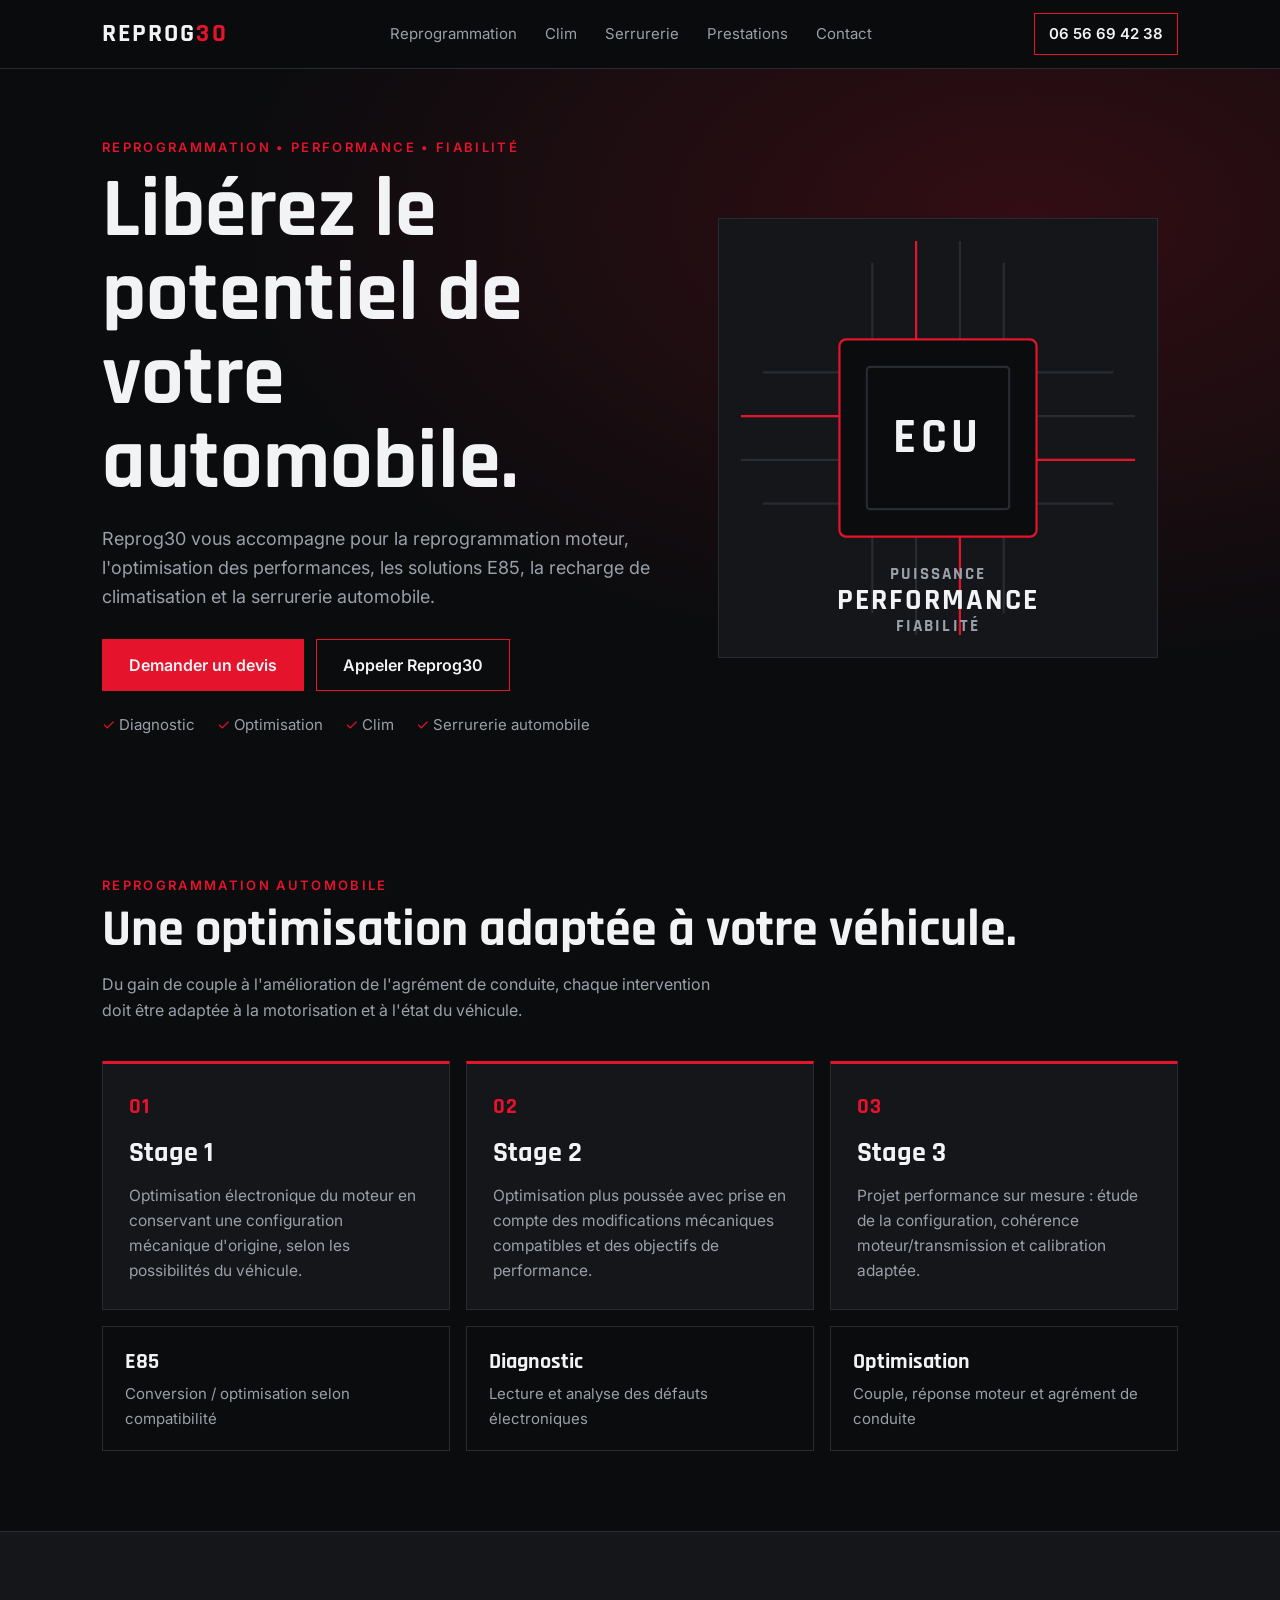
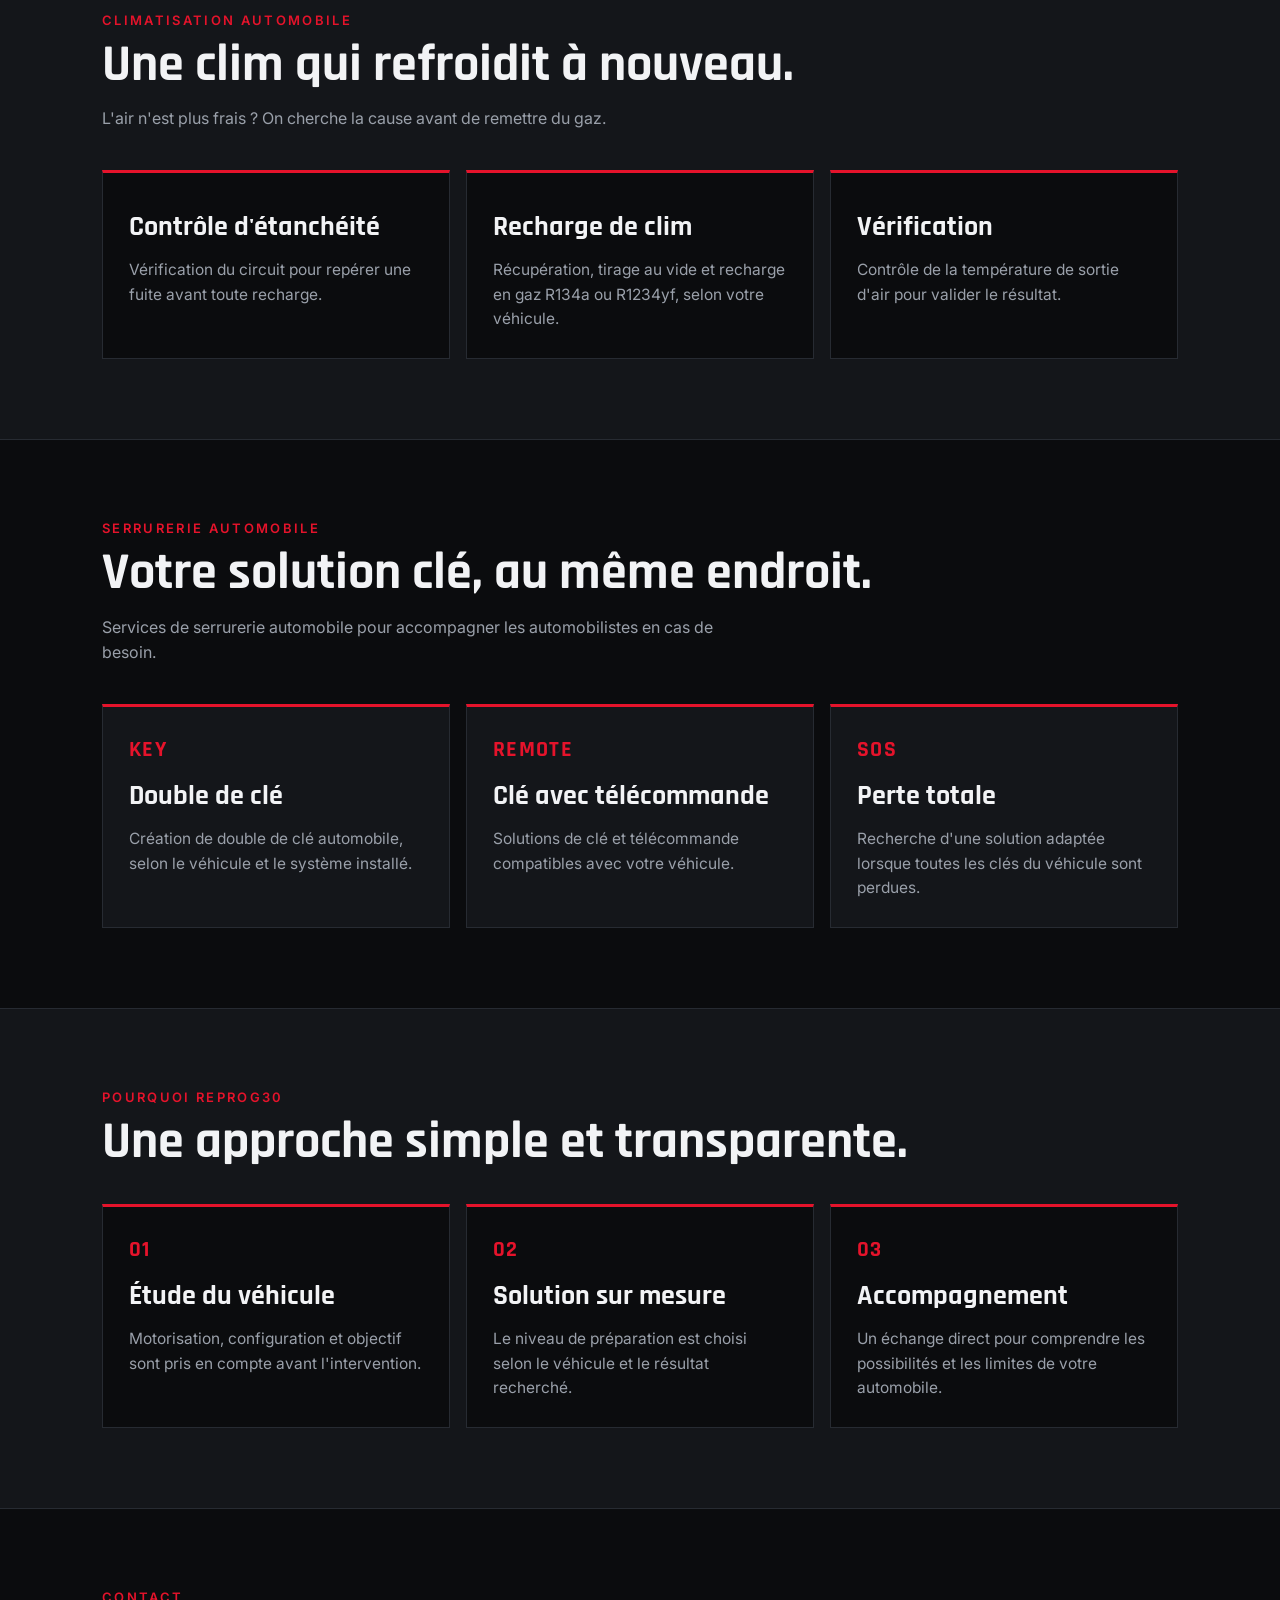
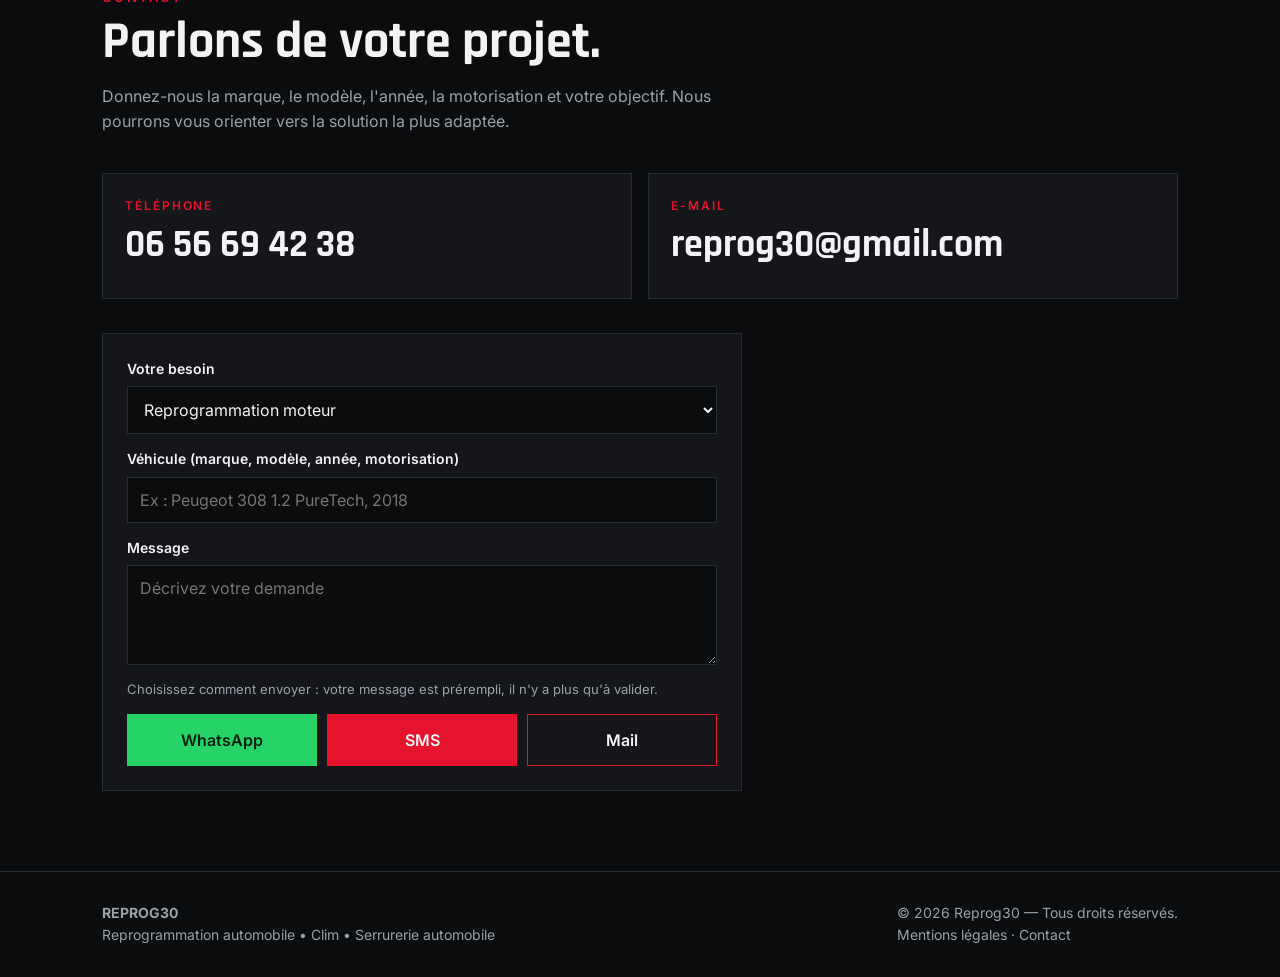
==== index.html @ ae28abc8 "Add files via upload" ====
<!DOCTYPE html>
<html lang="fr">
<head>
<meta charset="utf-8">
<meta name="viewport" content="width=device-width, initial-scale=1">
<title>Reprog30 — Reprogrammation Automobile, Clim & Serrurerie</title>
<meta name="description" content="Reprog30 — Reprogrammation automobile, optimisation moteur, E85, recharge de climatisation et serrurerie automobile.">
<link rel="preconnect" href="https://fonts.googleapis.com">
<link rel="preconnect" href="https://fonts.gstatic.com" crossorigin>
<link href="https://fonts.googleapis.com/css2?family=Inter:wght@400;500;600&family=Rajdhani:wght@600;700&display=swap" rel="stylesheet">
<style>
:root{
  --bg:#0B0C0E; --panel:#14161A; --line:#272B32; --text:#F2F3F5; --muted:#9AA0AA; --accent:#E5132B; --wa:#25D366;
  --display:'Rajdhani','Arial Narrow',sans-serif; --body:'Inter',system-ui,-apple-system,'Segoe UI',sans-serif;
}
*{box-sizing:border-box;margin:0}
html{scroll-behavior:smooth;scroll-padding-top:76px}
body{font-family:var(--body);background:var(--bg);color:var(--text);line-height:1.6;padding-bottom:70px}
a{color:inherit}
:focus-visible{outline:3px solid #fff;outline-offset:3px}
.wrap{max-width:1120px;margin:0 auto;padding:0 22px}
section{padding:80px 0}

/* Nav */
nav.top{position:sticky;top:0;z-index:20;background:rgba(11,12,14,.9);backdrop-filter:blur(8px);border-bottom:1px solid var(--line)}
nav.top .wrap{display:flex;align-items:center;justify-content:space-between;height:68px}
.logo{font-family:var(--display);font-weight:700;font-size:26px;letter-spacing:.08em;text-decoration:none}
.logo b{color:var(--accent)}
nav.top ul{display:none;list-style:none;padding:0;gap:28px}
nav.top ul a{text-decoration:none;color:var(--muted);font-size:15px}
nav.top ul a:hover{color:var(--text)}
.navtel{font-weight:600;text-decoration:none;font-size:15px;border:1px solid var(--accent);padding:8px 14px}
@media(min-width:900px){nav.top ul{display:flex}}

/* Buttons */
.btn{display:inline-block;font:600 16px var(--body);padding:15px 26px;text-decoration:none;border:1px solid var(--accent);cursor:pointer;color:var(--text);background:transparent;text-align:center}
.btn.primary{background:var(--accent)}
.btn.primary:hover{background:#fff;color:var(--bg);border-color:#fff}
.btn.ghost:hover{background:var(--accent)}
.btn.wa{background:var(--wa);border-color:var(--wa);color:#06210f}
.btn.wa:hover{background:#fff;border-color:#fff}

/* Hero */
.hero{padding:70px 0 60px;background:radial-gradient(ellipse at 80% 20%,rgba(229,19,43,.18),transparent 55%)}
.hero .wrap{display:grid;gap:44px;align-items:center}
.eyebrow{font:600 13px var(--body);letter-spacing:.18em;color:var(--accent)}
h1{font-family:var(--display);font-weight:700;font-size:clamp(44px,9vw,84px);line-height:1;margin:14px 0 20px}
.hero p.lead{color:var(--muted);font-size:18px;max-width:34em}
.cta{display:flex;flex-wrap:wrap;gap:12px;margin:28px 0 22px}
.checks{display:flex;flex-wrap:wrap;gap:8px 22px;color:var(--muted);font-size:15px}
.checks span::before{content:"✓ ";color:var(--accent)}
.ecu{position:relative;aspect-ratio:1/1;max-width:440px;width:100%;margin:0 auto;border:1px solid var(--line);background:var(--panel)}
.ecu svg{position:absolute;inset:0;width:100%;height:100%}
.ecu .words{position:absolute;left:0;right:0;bottom:22px;text-align:center;font-family:var(--display);font-weight:700;line-height:1.1;letter-spacing:.12em;color:var(--muted);font-size:17px}
.ecu .words strong{display:block;color:var(--text);font-size:30px}
@media(min-width:900px){.hero .wrap{grid-template-columns:1.15fr 1fr}}

/* Titres de section */
.tag{font:600 13px var(--body);letter-spacing:.18em;color:var(--accent)}
h2{font-family:var(--display);font-weight:700;font-size:clamp(32px,5.5vw,52px);line-height:1.05;margin:10px 0 14px}
.intro{color:var(--muted);max-width:40em;margin-bottom:38px}

/* Cartes */
.cards{display:grid;gap:16px}
.card{background:var(--panel);border:1px solid var(--line);padding:26px;border-top:3px solid var(--accent)}
.card .n{font-family:var(--display);font-weight:700;font-size:22px;color:var(--accent);letter-spacing:.06em}
.card h3{font-family:var(--display);font-weight:700;font-size:28px;margin:6px 0 8px}
.card p{color:var(--muted);font-size:15.5px}
@media(min-width:800px){.cards{grid-template-columns:repeat(3,1fr)}}
.facts{display:grid;gap:16px;margin-top:16px}
.fact{border:1px solid var(--line);padding:18px 22px}
.fact strong{display:block;font-family:var(--display);font-size:22px}
.fact span{color:var(--muted);font-size:15px}
@media(min-width:800px){.facts{grid-template-columns:repeat(3,1fr)}}
.alt{background:var(--panel);border-top:1px solid var(--line);border-bottom:1px solid var(--line)}
.alt .card{background:var(--bg)}

/* Contact */
.tiles{display:grid;gap:16px;margin-bottom:34px}
.tile{display:block;border:1px solid var(--line);padding:22px;text-decoration:none;background:var(--panel)}
.tile:hover{border-color:var(--accent)}
.tile small{display:block;color:var(--accent);letter-spacing:.16em;font-weight:600;font-size:12px}
.tile strong{font-family:var(--display);font-size:clamp(26px,5vw,38px);word-break:break-word}
@media(min-width:800px){.tiles{grid-template-columns:1fr 1fr}}
form{display:grid;gap:14px;background:var(--panel);border:1px solid var(--line);padding:24px;max-width:640px}
label{display:grid;gap:6px;font-weight:600;font-size:14px}
select,input,textarea{font:400 16px var(--body);padding:12px;background:var(--bg);color:var(--text);border:1px solid var(--line);border-radius:0;width:100%}
textarea{min-height:100px;resize:vertical}
.hint{color:var(--muted);font-size:13px}
.channels{display:grid;gap:10px}
@media(min-width:520px){.channels{grid-template-columns:repeat(3,1fr)}}

footer{border-top:1px solid var(--line);padding:30px 0;color:var(--muted);font-size:14px}
footer .wrap{display:flex;flex-wrap:wrap;gap:8px 24px;justify-content:space-between}
footer a{text-decoration:none}footer a:hover{color:var(--text)}

/* Barre mobile */
.callbar{position:fixed;left:0;right:0;bottom:0;display:grid;grid-template-columns:repeat(4,1fr);background:var(--panel);border-top:1px solid var(--line);z-index:30;padding-bottom:env(safe-area-inset-bottom,0)}
.callbar a{padding:17px 4px;text-align:center;font-weight:600;font-size:14px;text-decoration:none}
.callbar a:first-child{background:var(--accent)}
@media(min-width:900px){.callbar{display:none}body{padding-bottom:0}}

.pulse{animation:pulse 2.4s ease-in-out infinite}
@keyframes pulse{50%{opacity:.35}}
@media(prefers-reduced-motion:reduce){.pulse{animation:none}}
</style>
</head>
<body>

<nav class="top" aria-label="Navigation principale">
  <div class="wrap">
    <a class="logo" href="#accueil">REPROG<b>30</b></a>
    <ul>
      <li><a href="#reprogrammation">Reprogrammation</a></li>
      <li><a href="#clim">Clim</a></li>
      <li><a href="#serrurerie">Serrurerie</a></li>
      <li><a href="#prestations">Prestations</a></li>
      <li><a href="#contact">Contact</a></li>
    </ul>
    <a class="navtel" href="tel:+33656694238">06 56 69 42 38</a>
  </div>
</nav>

<main id="accueil">
  <div class="hero">
    <div class="wrap">
      <div>
        <p class="eyebrow">REPROGRAMMATION • PERFORMANCE • FIABILITÉ</p>
        <h1>Libérez le potentiel de votre automobile.</h1>
        <p class="lead">Reprog30 vous accompagne pour la reprogrammation moteur, l'optimisation des performances, les solutions E85, la recharge de climatisation et la serrurerie automobile.</p>
        <div class="cta">
          <a class="btn primary" href="#contact">Demander un devis</a>
          <a class="btn ghost" href="tel:+33656694238">Appeler Reprog30</a>
        </div>
        <div class="checks"><span>Diagnostic</span><span>Optimisation</span><span>Clim</span><span>Serrurerie automobile</span></div>
      </div>
      <div class="ecu" aria-hidden="true">
        <svg viewBox="0 0 400 400" fill="none">
          <g stroke="#272B32" stroke-width="2">
            <path d="M140 110V40M180 110V20M220 110V20M260 110V40M140 290v70M180 290v90M220 290v90M260 290v70M110 140H40M110 180H20M110 220H20M110 260H40M290 140h70M290 180h90M290 220h90M290 260h70"/>
          </g>
          <g stroke="#E5132B" stroke-width="2" class="pulse">
            <path d="M180 110V20M220 290v90M110 180H20M290 220h90"/>
          </g>
          <rect x="110" y="110" width="180" height="180" rx="6" fill="#0B0C0E" stroke="#E5132B" stroke-width="2"/>
          <rect x="135" y="135" width="130" height="130" rx="3" stroke="#272B32" stroke-width="2"/>
          <text x="200" y="213" text-anchor="middle" font-family="Rajdhani, sans-serif" font-weight="700" font-size="44" letter-spacing="4" fill="#F2F3F5">ECU</text>
        </svg>
        <div class="words">PUISSANCE<strong>PERFORMANCE</strong>FIABILITÉ</div>
      </div>
    </div>
  </div>

  <section id="reprogrammation">
    <div class="wrap">
      <p class="tag">REPROGRAMMATION AUTOMOBILE</p>
      <h2>Une optimisation adaptée à votre véhicule.</h2>
      <p class="intro">Du gain de couple à l'amélioration de l'agrément de conduite, chaque intervention doit être adaptée à la motorisation et à l'état du véhicule.</p>
      <div class="cards">
        <article class="card"><span class="n">01</span><h3>Stage 1</h3><p>Optimisation électronique du moteur en conservant une configuration mécanique d'origine, selon les possibilités du véhicule.</p></article>
        <article class="card"><span class="n">02</span><h3>Stage 2</h3><p>Optimisation plus poussée avec prise en compte des modifications mécaniques compatibles et des objectifs de performance.</p></article>
        <article class="card"><span class="n">03</span><h3>Stage 3</h3><p>Projet performance sur mesure : étude de la configuration, cohérence moteur/transmission et calibration adaptée.</p></article>
      </div>
      <div class="facts">
        <div class="fact"><strong>E85</strong><span>Conversion / optimisation selon compatibilité</span></div>
        <div class="fact"><strong>Diagnostic</strong><span>Lecture et analyse des défauts électroniques</span></div>
        <div class="fact"><strong>Optimisation</strong><span>Couple, réponse moteur et agrément de conduite</span></div>
      </div>
    </div>
  </section>

  <section id="clim" class="alt">
    <div class="wrap">
      <p class="tag">CLIMATISATION AUTOMOBILE</p>
      <h2>Une clim qui refroidit à nouveau.</h2>
      <p class="intro">L'air n'est plus frais ? On cherche la cause avant de remettre du gaz.</p>
      <div class="cards">
        <article class="card"><h3>Contrôle d'étanchéité</h3><p>Vérification du circuit pour repérer une fuite avant toute recharge.</p></article>
        <article class="card"><h3>Recharge de clim</h3><p>Récupération, tirage au vide et recharge en gaz R134a ou R1234yf, selon votre véhicule.</p></article>
        <article class="card"><h3>Vérification</h3><p>Contrôle de la température de sortie d'air pour valider le résultat.</p></article>
      </div>
    </div>
  </section>

  <section id="serrurerie">
    <div class="wrap">
      <p class="tag">SERRURERIE AUTOMOBILE</p>
      <h2>Votre solution clé, au même endroit.</h2>
      <p class="intro">Services de serrurerie automobile pour accompagner les automobilistes en cas de besoin.</p>
      <div class="cards">
        <article class="card"><span class="n">KEY</span><h3>Double de clé</h3><p>Création de double de clé automobile, selon le véhicule et le système installé.</p></article>
        <article class="card"><span class="n">REMOTE</span><h3>Clé avec télécommande</h3><p>Solutions de clé et télécommande compatibles avec votre véhicule.</p></article>
        <article class="card"><span class="n">SOS</span><h3>Perte totale</h3><p>Recherche d'une solution adaptée lorsque toutes les clés du véhicule sont perdues.</p></article>
      </div>
    </div>
  </section>

  <section id="prestations" class="alt">
    <div class="wrap">
      <p class="tag">POURQUOI REPROG30</p>
      <h2>Une approche simple et transparente.</h2>
      <div class="cards" style="margin-top:34px">
        <article class="card"><span class="n">01</span><h3>Étude du véhicule</h3><p>Motorisation, configuration et objectif sont pris en compte avant l'intervention.</p></article>
        <article class="card"><span class="n">02</span><h3>Solution sur mesure</h3><p>Le niveau de préparation est choisi selon le véhicule et le résultat recherché.</p></article>
        <article class="card"><span class="n">03</span><h3>Accompagnement</h3><p>Un échange direct pour comprendre les possibilités et les limites de votre automobile.</p></article>
      </div>
    </div>
  </section>

  <section id="contact">
    <div class="wrap">
      <p class="tag">CONTACT</p>
      <h2>Parlons de votre projet.</h2>
      <p class="intro">Donnez-nous la marque, le modèle, l'année, la motorisation et votre objectif. Nous pourrons vous orienter vers la solution la plus adaptée.</p>
      <div class="tiles">
        <a class="tile" href="tel:+33656694238"><small>TÉLÉPHONE</small><strong>06 56 69 42 38</strong></a>
        <a class="tile" href="mailto:reprog30@gmail.com"><small>E-MAIL</small><strong>reprog30@gmail.com</strong></a>
      </div>
      <form id="devis" onsubmit="return false">
        <label>Votre besoin
          <select id="service">
            <option>Reprogrammation moteur</option>
            <option>E85</option>
            <option>Recharge de climatisation</option>
            <option>Serrurerie automobile</option>
            <option>Autre demande</option>
          </select>
        </label>
        <label>Véhicule (marque, modèle, année, motorisation)
          <input id="vehicule" type="text" placeholder="Ex : Peugeot 308 1.2 PureTech, 2018">
        </label>
        <label>Message
          <textarea id="message" placeholder="Décrivez votre demande"></textarea>
        </label>
        <p class="hint">Choisissez comment envoyer : votre message est prérempli, il n'y a plus qu'à valider.</p>
        <div class="channels">
          <button class="btn wa" type="button" data-ch="wa">WhatsApp</button>
          <button class="btn primary" type="button" data-ch="sms">SMS</button>
          <button class="btn ghost" type="button" data-ch="mail">Mail</button>
        </div>
      </form>
    </div>
  </section>
</main>

<footer>
  <div class="wrap">
    <div><strong>REPROG30</strong><br>Reprogrammation automobile • Clim • Serrurerie automobile</div>
    <div>© 2026 Reprog30 — Tous droits réservés.<br><a href="mentions-legales.html">Mentions légales</a> · <a href="#contact">Contact</a></div>
  </div>
</footer>

<nav class="callbar" aria-label="Contact rapide">
  <a href="tel:+33656694238">Appeler</a>
  <a href="https://wa.me/33656694238" target="_blank" rel="noopener">WhatsApp</a>
  <a href="sms:+33656694238">SMS</a>
  <a href="mailto:reprog30@gmail.com">Mail</a>
</nav>

<script>
(function(){
  var NUM='33656694238', MAIL='reprog30@gmail.com';
  function build(){
    var sv=document.getElementById('service').value;
    var v=document.getElementById('vehicule').value.trim();
    var m=document.getElementById('message').value.trim();
    var t='Bonjour Reprog30,\nBesoin : '+sv;
    if(v) t+='\nVéhicule : '+v;
    if(m) t+='\n\n'+m;
    return {sv:sv,text:t};
  }
  document.querySelectorAll('[data-ch]').forEach(function(b){
    b.addEventListener('click',function(){
      var d=build(), e=encodeURIComponent(d.text), ch=b.getAttribute('data-ch');
      if(ch==='wa') window.open('https://wa.me/'+NUM+'?text='+e,'_blank','noopener');
      else if(ch==='sms') window.location.href='sms:+'+NUM+'?&body='+e;
      else window.location.href='mailto:'+MAIL+'?subject='+encodeURIComponent('Demande de devis – '+d.sv)+'&body='+e;
    });
  });
})();
</script>
</body>
</html>
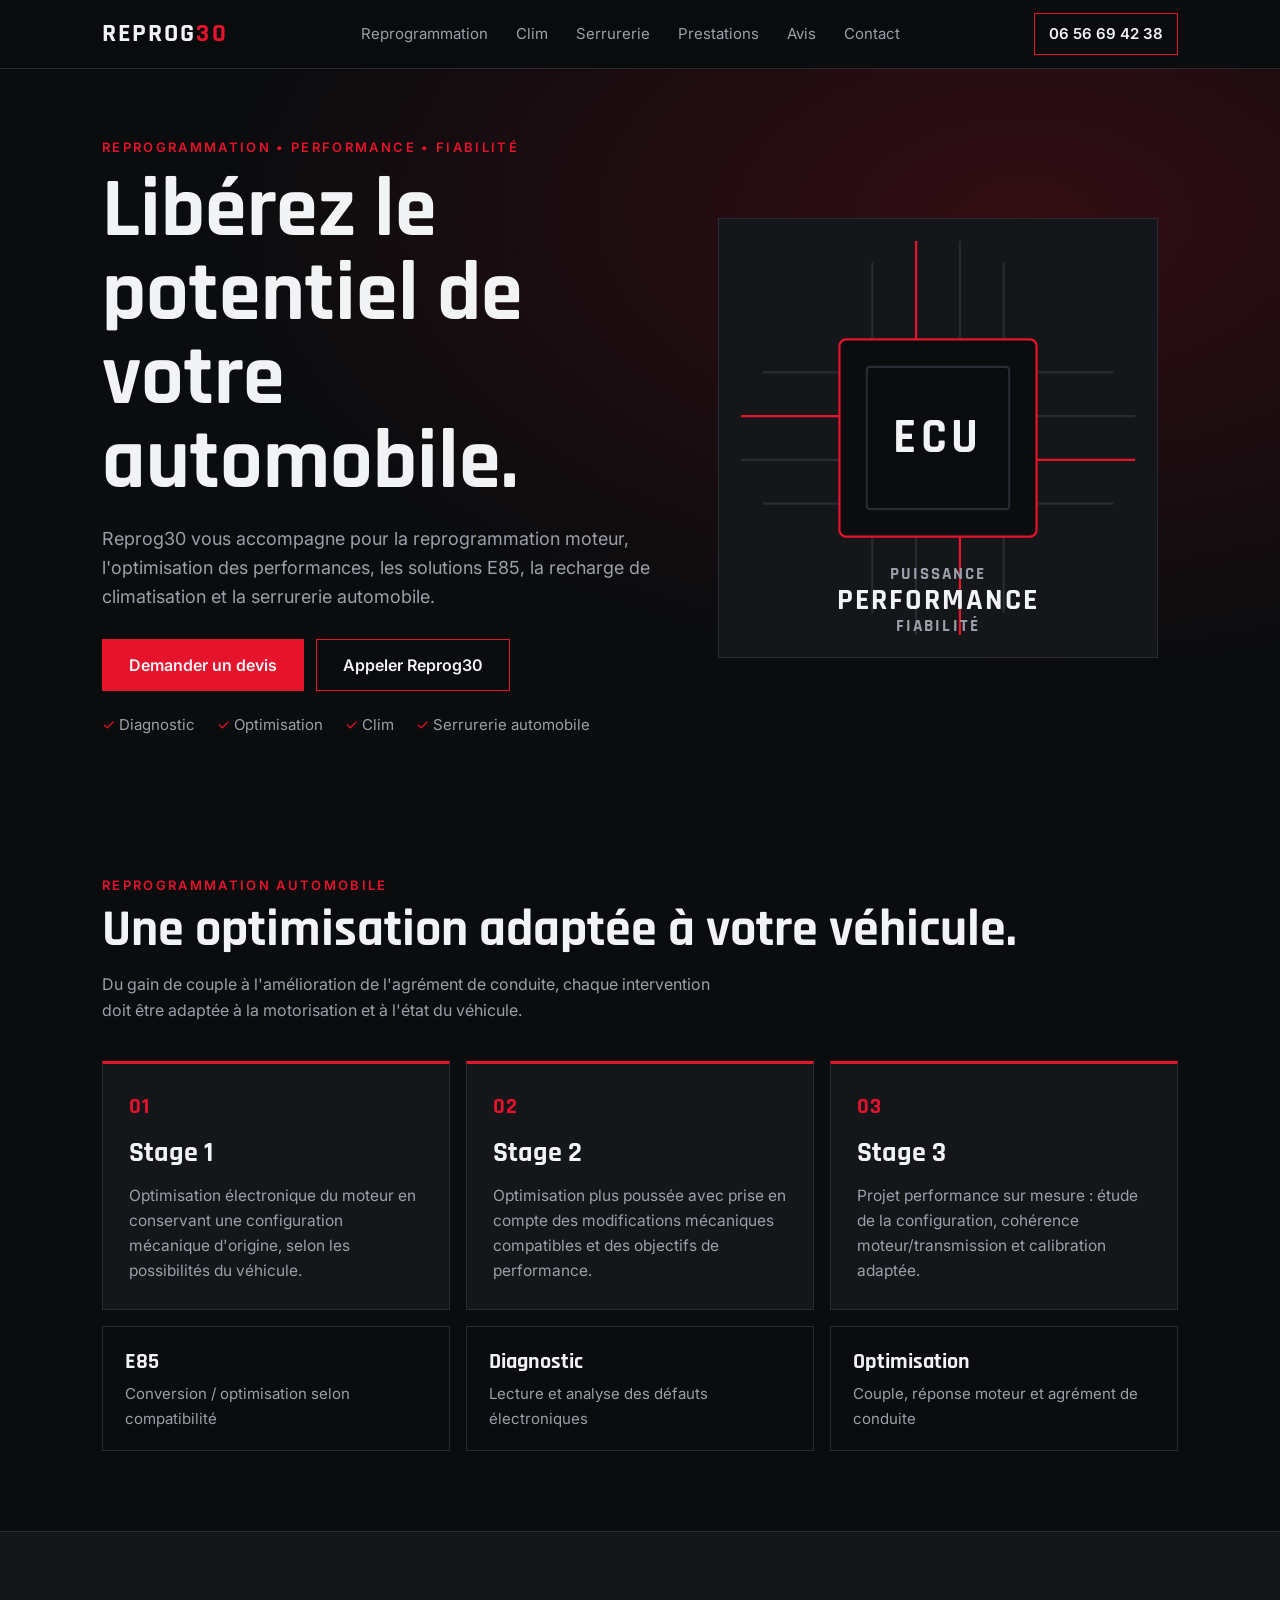
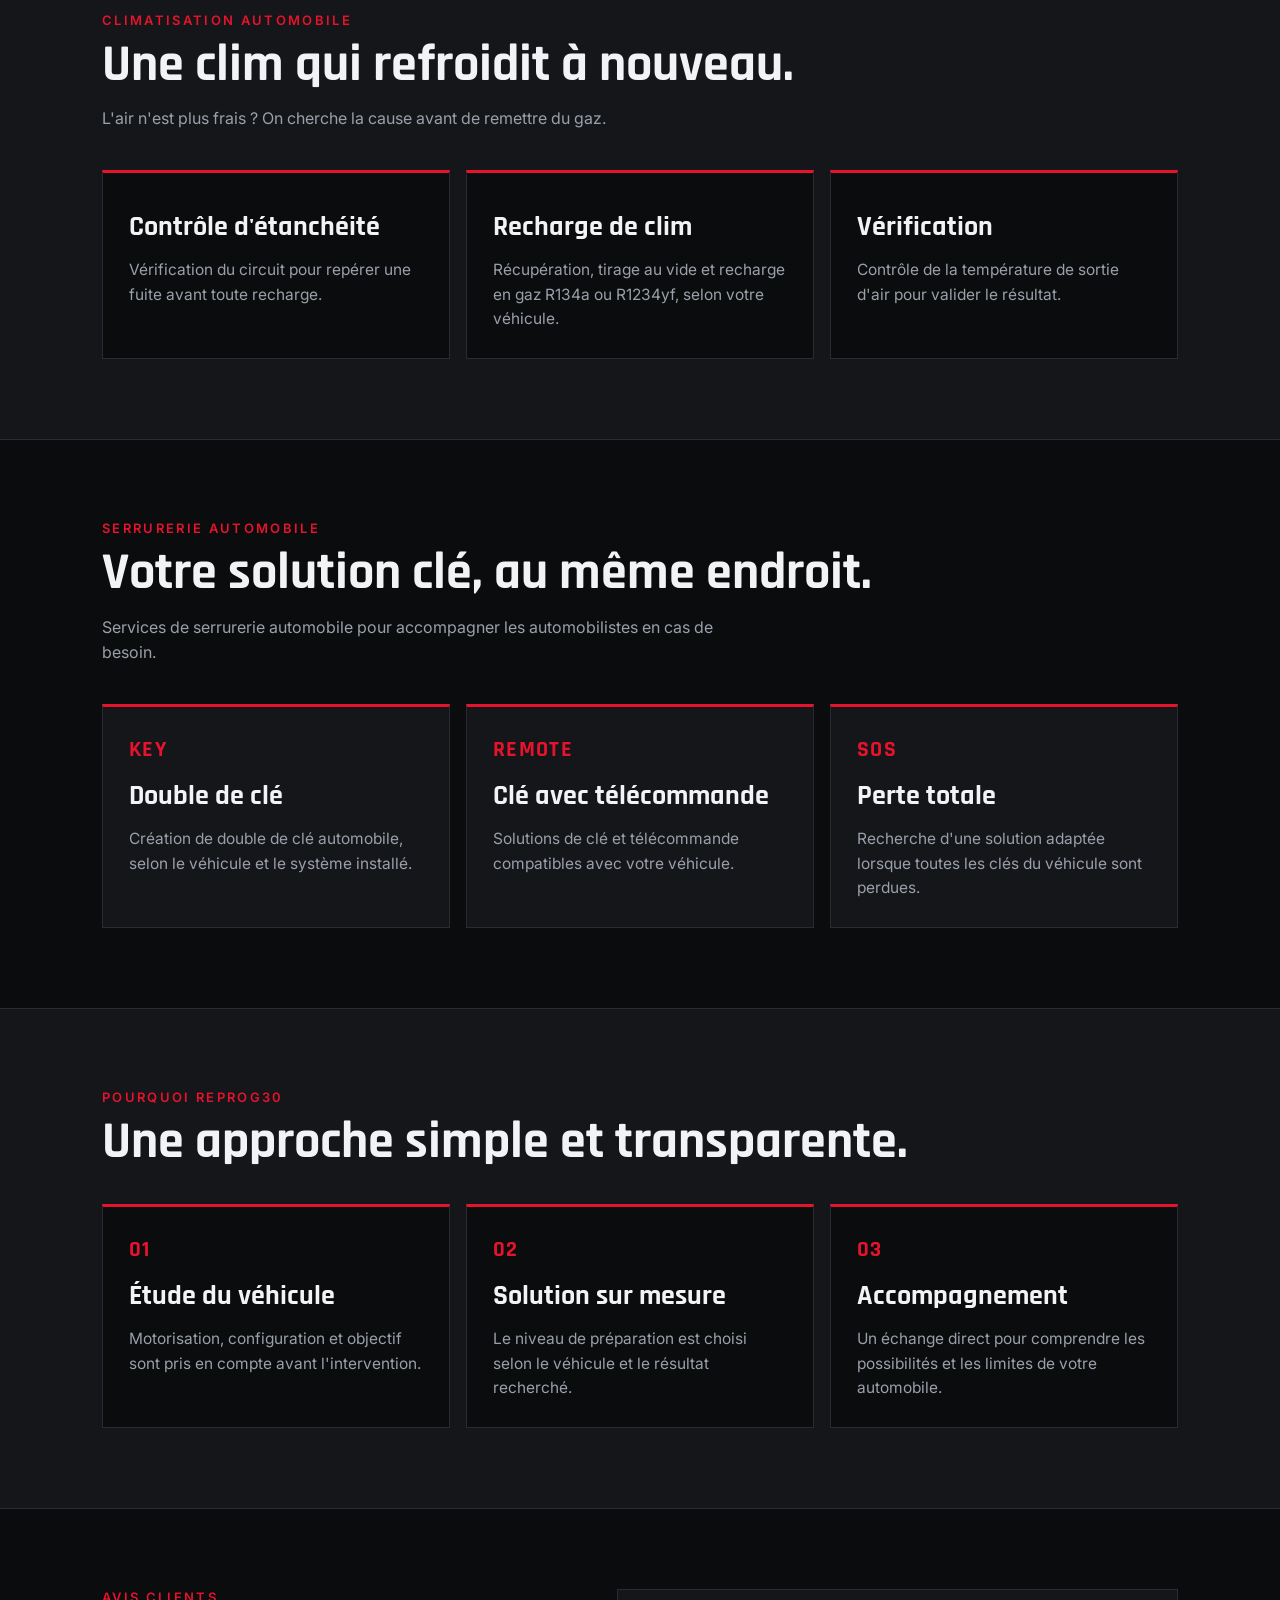
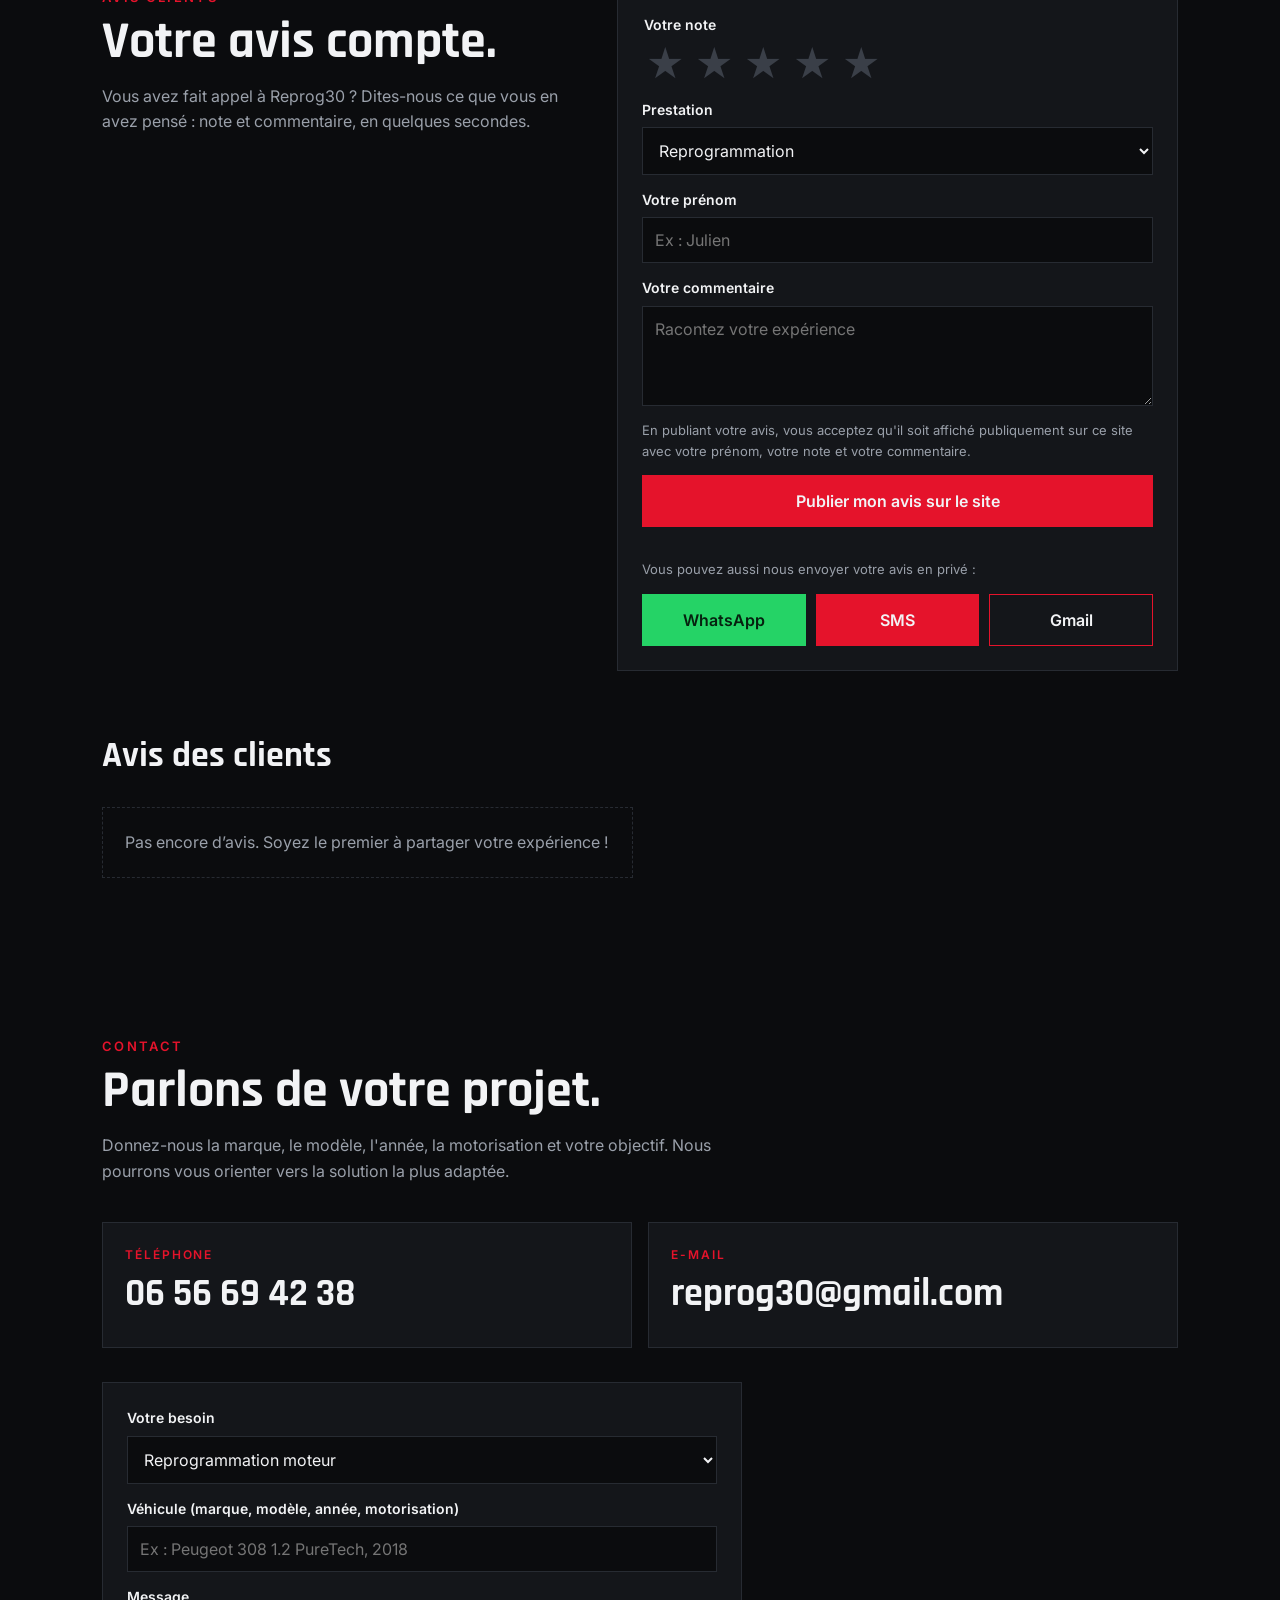
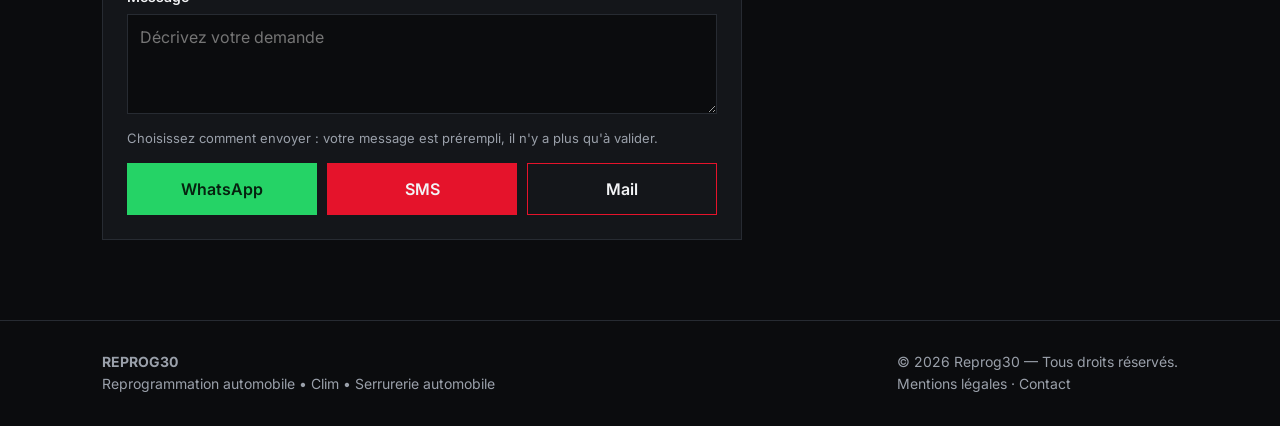
==== commit d9e5a0c2: "Add files via upload" ====
--- a/index.html
+++ b/index.html
@@ -90,6 +90,18 @@
 .channels{display:grid;gap:10px}
 @media(min-width:520px){.channels{grid-template-columns:repeat(3,1fr)}}
 
+/* Avis */
+.avis-box{display:grid;gap:26px}
+@media(min-width:900px){.avis-box{grid-template-columns:1fr 1.2fr;align-items:start;gap:48px}}
+.avis-box .intro{margin-bottom:0}
+fieldset{border:0;padding:0;display:grid;gap:6px}
+legend{font-weight:600;font-size:14px;margin-bottom:6px}
+.stars{display:flex;flex-direction:row-reverse;justify-content:flex-end;gap:2px}
+.stars input{position:absolute;opacity:0;width:1px;height:1px}
+.stars label{font-size:38px;line-height:1;color:#3a3f48;cursor:pointer;padding:2px 4px;font-weight:400}
+.stars label:hover,.stars label:hover~label,.stars input:checked~label{color:var(--accent)}
+.stars input:focus-visible+label{outline:3px solid #fff;outline-offset:2px}
+.note{font-size:13px;color:var(--muted)}
 footer{border-top:1px solid var(--line);padding:30px 0;color:var(--muted);font-size:14px}
 footer .wrap{display:flex;flex-wrap:wrap;gap:8px 24px;justify-content:space-between}
 footer a{text-decoration:none}footer a:hover{color:var(--text)}
@@ -103,6 +115,23 @@
 .pulse{animation:pulse 2.4s ease-in-out infinite}
 @keyframes pulse{50%{opacity:.35}}
 @media(prefers-reduced-motion:reduce){.pulse{animation:none}}
+
+/* Liste des avis publics */
+.avis-pub{margin-top:56px}
+.avis-pub h3{font-family:var(--display);font-weight:700;font-size:clamp(26px,4.5vw,36px);margin-bottom:6px}
+.moy{color:var(--muted);margin-bottom:22px}
+.moy b{color:var(--text);font-family:var(--display);font-size:28px}
+.moy .st{color:var(--accent);letter-spacing:2px}
+.liste{display:grid;gap:14px}
+@media(min-width:800px){.liste{grid-template-columns:1fr 1fr}}
+.rev{background:var(--panel);border:1px solid var(--line);border-top:3px solid var(--accent);padding:20px}
+.rev .st{color:var(--accent);letter-spacing:2px;font-size:18px}
+.rev .qui{font-weight:600;margin-top:6px}
+.rev .qui small{color:var(--muted);font-weight:400}
+.rev p{color:var(--muted);margin-top:8px;overflow-wrap:anywhere}
+.vide{border:1px dashed var(--line);padding:22px;color:var(--muted)}
+.retour{font-weight:600;margin-top:4px}
+.retour.ok{color:#4ADE80}.retour.err{color:#FF6B6B}
 </style>
 </head>
 <body>
@@ -115,6 +144,7 @@
       <li><a href="#clim">Clim</a></li>
       <li><a href="#serrurerie">Serrurerie</a></li>
       <li><a href="#prestations">Prestations</a></li>
+      <li><a href="#avis">Avis</a></li>
       <li><a href="#contact">Contact</a></li>
     </ul>
     <a class="navtel" href="tel:+33656694238">06 56 69 42 38</a>
@@ -203,6 +233,61 @@
         <article class="card"><span class="n">01</span><h3>Étude du véhicule</h3><p>Motorisation, configuration et objectif sont pris en compte avant l'intervention.</p></article>
         <article class="card"><span class="n">02</span><h3>Solution sur mesure</h3><p>Le niveau de préparation est choisi selon le véhicule et le résultat recherché.</p></article>
         <article class="card"><span class="n">03</span><h3>Accompagnement</h3><p>Un échange direct pour comprendre les possibilités et les limites de votre automobile.</p></article>
+      </div>
+    </div>
+  </section>
+
+  <section id="avis">
+    <div class="wrap">
+      <div class="avis-box">
+        <div>
+          <p class="tag">AVIS CLIENTS</p>
+          <h2>Votre avis compte.</h2>
+          <p class="intro">Vous avez fait appel à Reprog30 ? Dites-nous ce que vous en avez pensé : note et commentaire, en quelques secondes.</p>
+        </div>
+        <form id="avisForm" onsubmit="return false">
+          <fieldset>
+            <legend>Votre note</legend>
+            <div class="stars" role="radiogroup" aria-label="Note de 1 à 5 étoiles">
+              <input type="radio" name="note" id="n5" value="5"><label for="n5" title="5 sur 5">★</label>
+              <input type="radio" name="note" id="n4" value="4"><label for="n4" title="4 sur 5">★</label>
+              <input type="radio" name="note" id="n3" value="3"><label for="n3" title="3 sur 5">★</label>
+              <input type="radio" name="note" id="n2" value="2"><label for="n2" title="2 sur 5">★</label>
+              <input type="radio" name="note" id="n1" value="1"><label for="n1" title="1 sur 5">★</label>
+            </div>
+          </fieldset>
+          <label>Prestation
+            <select id="avService">
+              <option>Reprogrammation</option>
+              <option>E85</option>
+              <option>Recharge de clim</option>
+              <option>Serrurerie automobile</option>
+              <option>Autre</option>
+            </select>
+          </label>
+          <label>Votre prénom
+            <input id="avNom" type="text" placeholder="Ex : Julien">
+          </label>
+          <label>Votre commentaire
+            <textarea id="avTexte" placeholder="Racontez votre expérience"></textarea>
+          </label>
+          <input id="avSite" type="text" tabindex="-1" autocomplete="off" aria-hidden="true" style="position:absolute;left:-9999px;width:1px;height:1px;opacity:0">
+          <p class="note">En publiant votre avis, vous acceptez qu'il soit affiché publiquement sur ce site avec votre prénom, votre note et votre commentaire.</p>
+          <button class="btn primary" id="avPublier" type="button" hidden>Publier mon avis sur le site</button>
+          <p class="retour" id="avRetour" role="status"></p>
+          <p class="note">Vous pouvez aussi nous envoyer votre avis en privé :</p>
+          <div class="channels">
+            <button class="btn wa" type="button" data-av="wa">WhatsApp</button>
+            <button class="btn primary" type="button" data-av="sms">SMS</button>
+            <button class="btn ghost" type="button" data-av="mail">Gmail</button>
+          </div>
+        </form>
+      </div>
+
+      <div class="avis-pub">
+        <h3>Avis des clients</h3>
+        <p class="moy" id="avisMoy"></p>
+        <div class="liste" id="avisListe"><p class="vide">Chargement des avis…</p></div>
       </div>
     </div>
   </section>
@@ -278,6 +363,88 @@
     });
   });
 })();
+
+(function(){
+  var NUM='33656694238', MAIL='reprog30@gmail.com';
+  var MOBILE=/Android|iPhone|iPad|iPod/i.test(navigator.userAgent);
+  function msg(){
+    var r=document.querySelector('input[name="note"]:checked');
+    var note=r?r.value:null;
+    var nom=document.getElementById('avNom').value.trim();
+    var txt=document.getElementById('avTexte').value.trim();
+    var sv=document.getElementById('avService').value;
+    var t='Avis Reprog30\nNote : '+(note?note+'/5':'non renseignée')+'\nPrestation : '+sv;
+    if(nom) t+='\nPrénom : '+nom;
+    if(txt) t+='\n\n'+txt;
+    return t;
+  }
+  document.querySelectorAll('[data-av]').forEach(function(b){
+    b.addEventListener('click',function(){
+      var e=encodeURIComponent(msg()), ch=b.getAttribute('data-av'), su=encodeURIComponent('Avis client Reprog30');
+      if(ch==='wa') window.open('https://wa.me/'+NUM+'?text='+e,'_blank','noopener');
+      else if(ch==='sms') window.location.href='sms:+'+NUM+'?&body='+e;
+      else if(MOBILE) window.location.href='mailto:'+MAIL+'?subject='+su+'&body='+e;
+      else window.open('https://mail.google.com/mail/?view=cm&fs=1&to='+MAIL+'&su='+su+'&body='+e,'_blank','noopener');
+    });
+  });
+})();
+
+(function(){
+  /* ====== À REMPLIR APRÈS LA CRÉATION DU COMPTE SUPABASE ====== */
+  var SB_URL='';   // ex : https://abcdefgh.supabase.co
+  var SB_KEY='';   // clé « anon public »
+  /* ============================================================= */
+  var liste=document.getElementById('avisListe'), moy=document.getElementById('avisMoy');
+  var btn=document.getElementById('avPublier'), retour=document.getElementById('avRetour');
+  function etoiles(n){return '★★★★★'.slice(0,n)+'☆☆☆☆☆'.slice(0,5-n);}
+  function vide(msg){liste.textContent='';var p=document.createElement('p');p.className='vide';p.textContent=msg;liste.appendChild(p);moy.textContent='';}
+  function hdr(extra){var h={apikey:SB_KEY,Authorization:'Bearer '+SB_KEY};for(var k in extra)h[k]=extra[k];return h;}
+  function afficher(rows){
+    if(!rows.length){vide('Pas encore d\u2019avis. Soyez le premier à partager votre expérience !');return;}
+    var somme=0;liste.textContent='';
+    rows.forEach(function(r){
+      somme+=r.note;
+      var d=document.createElement('article');d.className='rev';
+      var st=document.createElement('div');st.className='st';st.textContent=etoiles(r.note);
+      var q=document.createElement('div');q.className='qui';q.textContent=r.prenom||'Client';
+      if(r.prestation){var sm=document.createElement('small');sm.textContent=' · '+r.prestation;q.appendChild(sm);}
+      var p=document.createElement('p');p.textContent=r.texte;
+      d.appendChild(st);d.appendChild(q);d.appendChild(p);liste.appendChild(d);
+    });
+    var m=(somme/rows.length).toFixed(1).replace('.',',');
+    moy.textContent='';
+    var b=document.createElement('b');b.textContent=m+'/5';moy.appendChild(b);
+    moy.appendChild(document.createTextNode(' · '+rows.length+(rows.length>1?' avis':' avis')));
+  }
+  function charger(){
+    if(!SB_URL||!SB_KEY){vide('Pas encore d\u2019avis. Soyez le premier à partager votre expérience !');return;}
+    fetch(SB_URL+'/rest/v1/avis?select=prenom,note,prestation,texte&approuve=eq.true&order=cree_le.desc&limit=50',{headers:hdr({})})
+      .then(function(r){if(!r.ok)throw 0;return r.json();}).then(afficher)
+      .catch(function(){vide('Les avis ne peuvent pas être affichés pour le moment.');});
+  }
+  charger();
+  if(!SB_URL||!SB_KEY||!btn)return;
+  btn.hidden=false;
+  btn.addEventListener('click',function(){
+    retour.className='retour';retour.textContent='';
+    if(document.getElementById('avSite').value){return;}
+    var r=document.querySelector('input[name="note"]:checked');
+    var texte=document.getElementById('avTexte').value.trim();
+    var prenom=document.getElementById('avNom').value.trim().slice(0,40);
+    if(!r){retour.className='retour err';retour.textContent='Choisissez une note en cliquant sur les étoiles.';return;}
+    if(texte.length<5){retour.className='retour err';retour.textContent='Écrivez un petit commentaire (5 caractères minimum).';return;}
+    try{var t=localStorage.getItem('avisT');if(t&&Date.now()-Number(t)<60000){retour.className='retour err';retour.textContent='Merci de patienter une minute avant un nouvel avis.';return;}}catch(e){}
+    btn.disabled=true;
+    fetch(SB_URL+'/rest/v1/avis',{method:'POST',headers:hdr({'Content-Type':'application/json',Prefer:'return=minimal'}),
+      body:JSON.stringify({prenom:prenom||'Client',note:Number(r.value),prestation:document.getElementById('avService').value,texte:texte.slice(0,500)})})
+      .then(function(x){if(!x.ok)throw 0;
+        try{localStorage.setItem('avisT',String(Date.now()));}catch(e){}
+        retour.className='retour ok';retour.textContent='Merci ! Votre avis est publié.';
+        document.getElementById('avTexte').value='';document.getElementById('avNom').value='';r.checked=false;charger();})
+      .catch(function(){retour.className='retour err';retour.textContent='Impossible de publier l\u2019avis pour le moment. Réessayez plus tard.';})
+      .then(function(){btn.disabled=false;});
+  });
+})();
 </script>
 </body>
 </html>
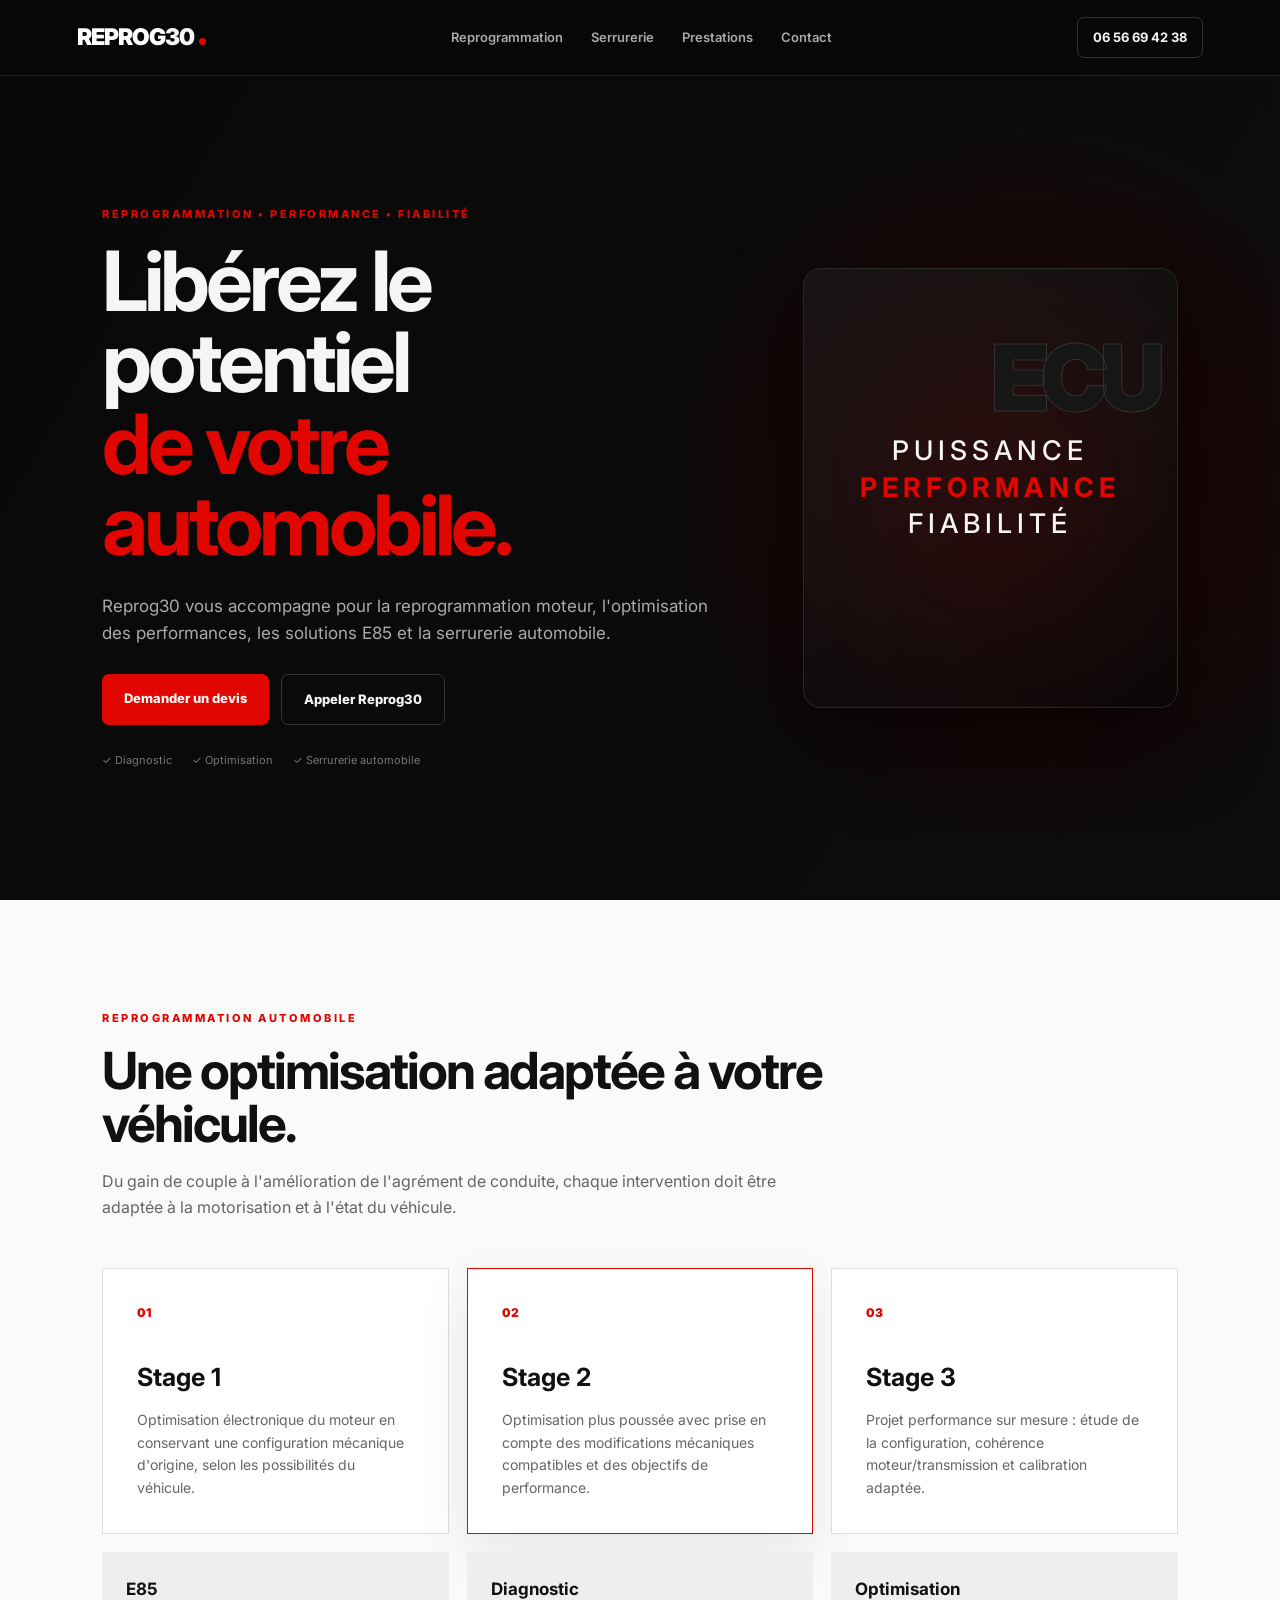
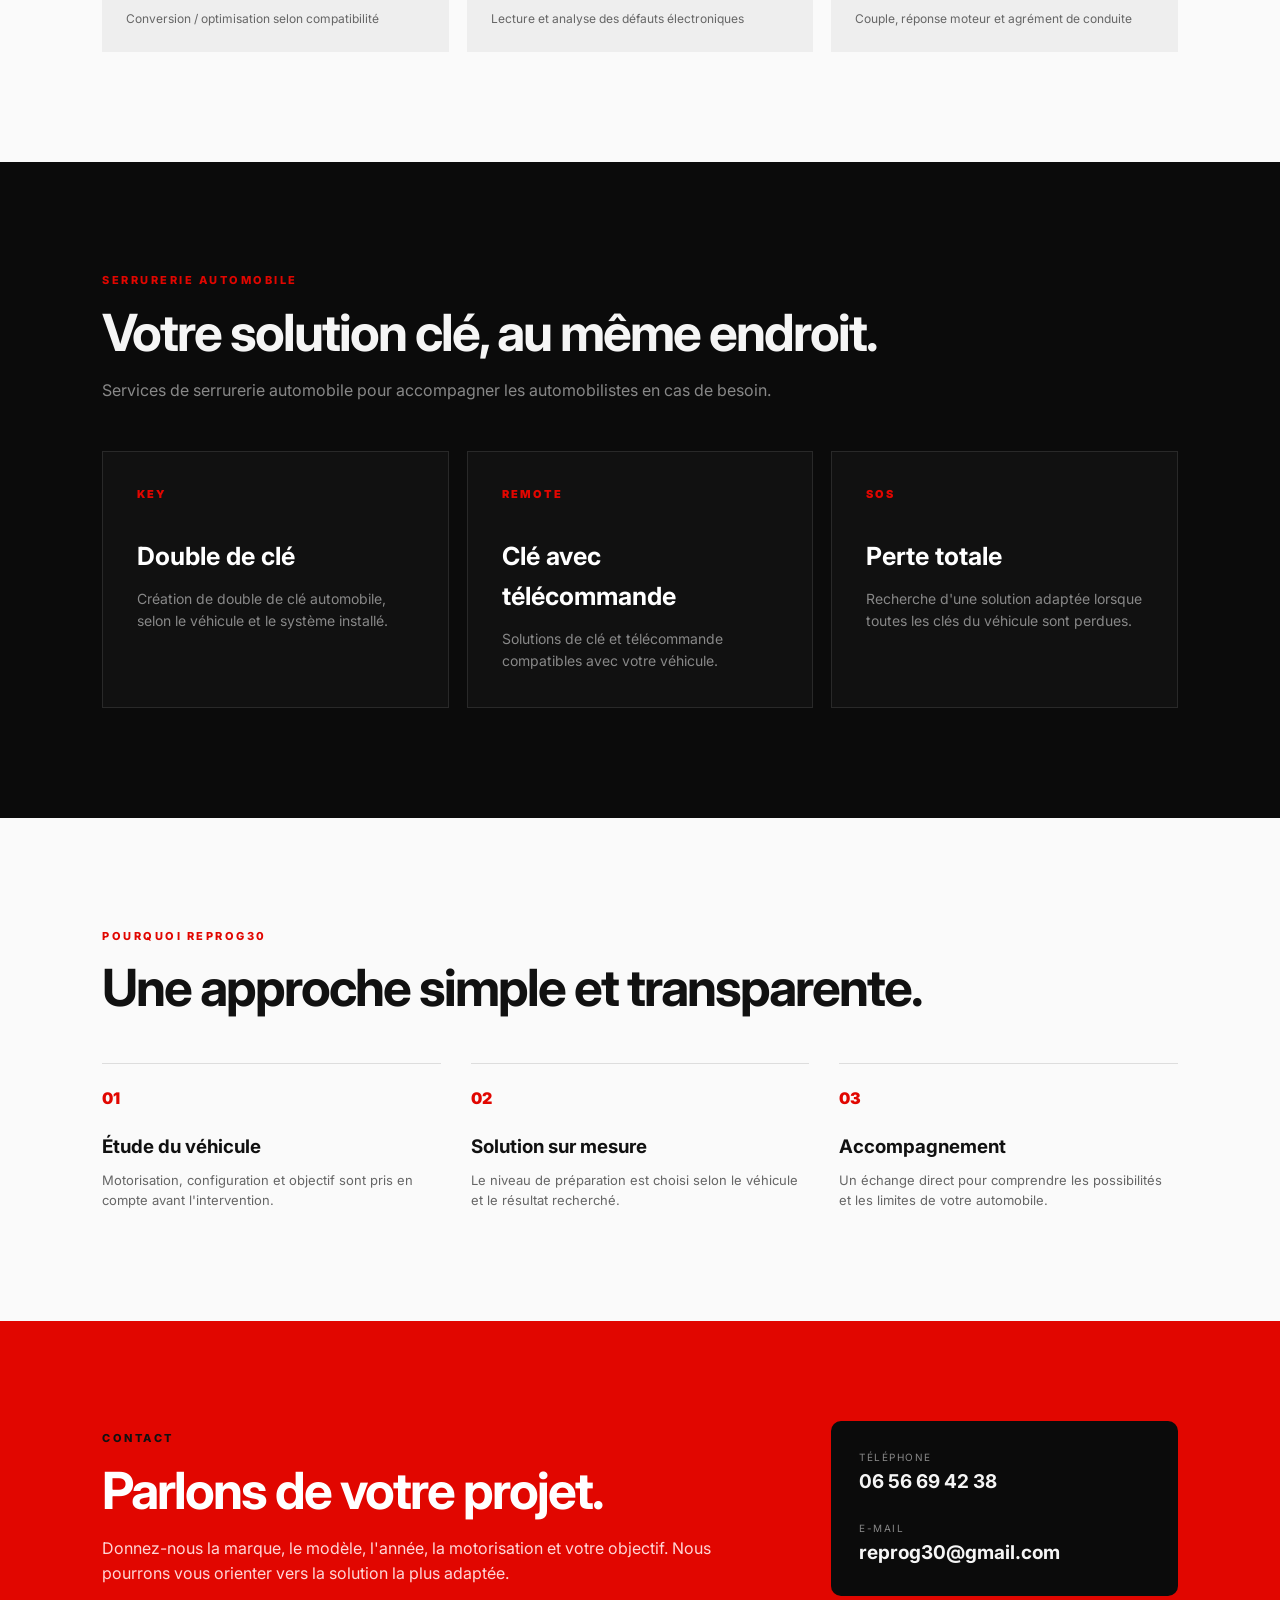
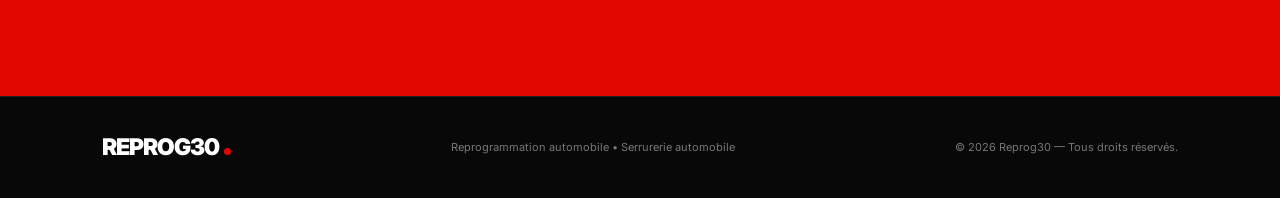
==== commit 42566345: "Add files via upload" ====
--- a/index.html
+++ b/index.html
@@ -1,450 +1,119 @@
-<!DOCTYPE html>
+<!doctype html>
 <html lang="fr">
 <head>
-<meta charset="utf-8">
-<meta name="viewport" content="width=device-width, initial-scale=1">
-<title>Reprog30 — Reprogrammation Automobile, Clim & Serrurerie</title>
-<meta name="description" content="Reprog30 — Reprogrammation automobile, optimisation moteur, E85, recharge de climatisation et serrurerie automobile.">
-<link rel="preconnect" href="https://fonts.googleapis.com">
-<link rel="preconnect" href="https://fonts.gstatic.com" crossorigin>
-<link href="https://fonts.googleapis.com/css2?family=Inter:wght@400;500;600&family=Rajdhani:wght@600;700&display=swap" rel="stylesheet">
-<style>
-:root{
-  --bg:#0B0C0E; --panel:#14161A; --line:#272B32; --text:#F2F3F5; --muted:#9AA0AA; --accent:#E5132B; --wa:#25D366;
-  --display:'Rajdhani','Arial Narrow',sans-serif; --body:'Inter',system-ui,-apple-system,'Segoe UI',sans-serif;
-}
-*{box-sizing:border-box;margin:0}
-html{scroll-behavior:smooth;scroll-padding-top:76px}
-body{font-family:var(--body);background:var(--bg);color:var(--text);line-height:1.6;padding-bottom:70px}
-a{color:inherit}
-:focus-visible{outline:3px solid #fff;outline-offset:3px}
-.wrap{max-width:1120px;margin:0 auto;padding:0 22px}
-section{padding:80px 0}
-
-/* Nav */
-nav.top{position:sticky;top:0;z-index:20;background:rgba(11,12,14,.9);backdrop-filter:blur(8px);border-bottom:1px solid var(--line)}
-nav.top .wrap{display:flex;align-items:center;justify-content:space-between;height:68px}
-.logo{font-family:var(--display);font-weight:700;font-size:26px;letter-spacing:.08em;text-decoration:none}
-.logo b{color:var(--accent)}
-nav.top ul{display:none;list-style:none;padding:0;gap:28px}
-nav.top ul a{text-decoration:none;color:var(--muted);font-size:15px}
-nav.top ul a:hover{color:var(--text)}
-.navtel{font-weight:600;text-decoration:none;font-size:15px;border:1px solid var(--accent);padding:8px 14px}
-@media(min-width:900px){nav.top ul{display:flex}}
-
-/* Buttons */
-.btn{display:inline-block;font:600 16px var(--body);padding:15px 26px;text-decoration:none;border:1px solid var(--accent);cursor:pointer;color:var(--text);background:transparent;text-align:center}
-.btn.primary{background:var(--accent)}
-.btn.primary:hover{background:#fff;color:var(--bg);border-color:#fff}
-.btn.ghost:hover{background:var(--accent)}
-.btn.wa{background:var(--wa);border-color:var(--wa);color:#06210f}
-.btn.wa:hover{background:#fff;border-color:#fff}
-
-/* Hero */
-.hero{padding:70px 0 60px;background:radial-gradient(ellipse at 80% 20%,rgba(229,19,43,.18),transparent 55%)}
-.hero .wrap{display:grid;gap:44px;align-items:center}
-.eyebrow{font:600 13px var(--body);letter-spacing:.18em;color:var(--accent)}
-h1{font-family:var(--display);font-weight:700;font-size:clamp(44px,9vw,84px);line-height:1;margin:14px 0 20px}
-.hero p.lead{color:var(--muted);font-size:18px;max-width:34em}
-.cta{display:flex;flex-wrap:wrap;gap:12px;margin:28px 0 22px}
-.checks{display:flex;flex-wrap:wrap;gap:8px 22px;color:var(--muted);font-size:15px}
-.checks span::before{content:"✓ ";color:var(--accent)}
-.ecu{position:relative;aspect-ratio:1/1;max-width:440px;width:100%;margin:0 auto;border:1px solid var(--line);background:var(--panel)}
-.ecu svg{position:absolute;inset:0;width:100%;height:100%}
-.ecu .words{position:absolute;left:0;right:0;bottom:22px;text-align:center;font-family:var(--display);font-weight:700;line-height:1.1;letter-spacing:.12em;color:var(--muted);font-size:17px}
-.ecu .words strong{display:block;color:var(--text);font-size:30px}
-@media(min-width:900px){.hero .wrap{grid-template-columns:1.15fr 1fr}}
-
-/* Titres de section */
-.tag{font:600 13px var(--body);letter-spacing:.18em;color:var(--accent)}
-h2{font-family:var(--display);font-weight:700;font-size:clamp(32px,5.5vw,52px);line-height:1.05;margin:10px 0 14px}
-.intro{color:var(--muted);max-width:40em;margin-bottom:38px}
-
-/* Cartes */
-.cards{display:grid;gap:16px}
-.card{background:var(--panel);border:1px solid var(--line);padding:26px;border-top:3px solid var(--accent)}
-.card .n{font-family:var(--display);font-weight:700;font-size:22px;color:var(--accent);letter-spacing:.06em}
-.card h3{font-family:var(--display);font-weight:700;font-size:28px;margin:6px 0 8px}
-.card p{color:var(--muted);font-size:15.5px}
-@media(min-width:800px){.cards{grid-template-columns:repeat(3,1fr)}}
-.facts{display:grid;gap:16px;margin-top:16px}
-.fact{border:1px solid var(--line);padding:18px 22px}
-.fact strong{display:block;font-family:var(--display);font-size:22px}
-.fact span{color:var(--muted);font-size:15px}
-@media(min-width:800px){.facts{grid-template-columns:repeat(3,1fr)}}
-.alt{background:var(--panel);border-top:1px solid var(--line);border-bottom:1px solid var(--line)}
-.alt .card{background:var(--bg)}
-
-/* Contact */
-.tiles{display:grid;gap:16px;margin-bottom:34px}
-.tile{display:block;border:1px solid var(--line);padding:22px;text-decoration:none;background:var(--panel)}
-.tile:hover{border-color:var(--accent)}
-.tile small{display:block;color:var(--accent);letter-spacing:.16em;font-weight:600;font-size:12px}
-.tile strong{font-family:var(--display);font-size:clamp(26px,5vw,38px);word-break:break-word}
-@media(min-width:800px){.tiles{grid-template-columns:1fr 1fr}}
-form{display:grid;gap:14px;background:var(--panel);border:1px solid var(--line);padding:24px;max-width:640px}
-label{display:grid;gap:6px;font-weight:600;font-size:14px}
-select,input,textarea{font:400 16px var(--body);padding:12px;background:var(--bg);color:var(--text);border:1px solid var(--line);border-radius:0;width:100%}
-textarea{min-height:100px;resize:vertical}
-.hint{color:var(--muted);font-size:13px}
-.channels{display:grid;gap:10px}
-@media(min-width:520px){.channels{grid-template-columns:repeat(3,1fr)}}
-
-/* Avis */
-.avis-box{display:grid;gap:26px}
-@media(min-width:900px){.avis-box{grid-template-columns:1fr 1.2fr;align-items:start;gap:48px}}
-.avis-box .intro{margin-bottom:0}
-fieldset{border:0;padding:0;display:grid;gap:6px}
-legend{font-weight:600;font-size:14px;margin-bottom:6px}
-.stars{display:flex;flex-direction:row-reverse;justify-content:flex-end;gap:2px}
-.stars input{position:absolute;opacity:0;width:1px;height:1px}
-.stars label{font-size:38px;line-height:1;color:#3a3f48;cursor:pointer;padding:2px 4px;font-weight:400}
-.stars label:hover,.stars label:hover~label,.stars input:checked~label{color:var(--accent)}
-.stars input:focus-visible+label{outline:3px solid #fff;outline-offset:2px}
-.note{font-size:13px;color:var(--muted)}
-footer{border-top:1px solid var(--line);padding:30px 0;color:var(--muted);font-size:14px}
-footer .wrap{display:flex;flex-wrap:wrap;gap:8px 24px;justify-content:space-between}
-footer a{text-decoration:none}footer a:hover{color:var(--text)}
-
-/* Barre mobile */
-.callbar{position:fixed;left:0;right:0;bottom:0;display:grid;grid-template-columns:repeat(4,1fr);background:var(--panel);border-top:1px solid var(--line);z-index:30;padding-bottom:env(safe-area-inset-bottom,0)}
-.callbar a{padding:17px 4px;text-align:center;font-weight:600;font-size:14px;text-decoration:none}
-.callbar a:first-child{background:var(--accent)}
-@media(min-width:900px){.callbar{display:none}body{padding-bottom:0}}
-
-.pulse{animation:pulse 2.4s ease-in-out infinite}
-@keyframes pulse{50%{opacity:.35}}
-@media(prefers-reduced-motion:reduce){.pulse{animation:none}}
-
-/* Liste des avis publics */
-.avis-pub{margin-top:56px}
-.avis-pub h3{font-family:var(--display);font-weight:700;font-size:clamp(26px,4.5vw,36px);margin-bottom:6px}
-.moy{color:var(--muted);margin-bottom:22px}
-.moy b{color:var(--text);font-family:var(--display);font-size:28px}
-.moy .st{color:var(--accent);letter-spacing:2px}
-.liste{display:grid;gap:14px}
-@media(min-width:800px){.liste{grid-template-columns:1fr 1fr}}
-.rev{background:var(--panel);border:1px solid var(--line);border-top:3px solid var(--accent);padding:20px}
-.rev .st{color:var(--accent);letter-spacing:2px;font-size:18px}
-.rev .qui{font-weight:600;margin-top:6px}
-.rev .qui small{color:var(--muted);font-weight:400}
-.rev p{color:var(--muted);margin-top:8px;overflow-wrap:anywhere}
-.vide{border:1px dashed var(--line);padding:22px;color:var(--muted)}
-.retour{font-weight:600;margin-top:4px}
-.retour.ok{color:#4ADE80}.retour.err{color:#FF6B6B}
-</style>
+  <meta charset="utf-8">
+  <meta name="viewport" content="width=device-width, initial-scale=1">
+  <meta name="description" content="Reprog30 — Reprogrammation automobile, optimisation moteur, E85 et serrurerie automobile.">
+  <title>Reprog30 — Reprogrammation Automobile & Serrurerie</title>
+  <link rel="stylesheet" href="style.css">
 </head>
 <body>
+  <header class="nav">
+    <a class="logo" href="#accueil"><span>REPROG</span>30</a>
+    <nav>
+      <a href="#reprogrammation">Reprogrammation</a>
+      <a href="#serrurerie">Serrurerie</a>
+      <a href="#prestations">Prestations</a>
+      <a href="#contact">Contact</a>
+    </nav>
+    <a class="nav-call" href="tel:0656694238">06 56 69 42 38</a>
+  </header>
 
-<nav class="top" aria-label="Navigation principale">
-  <div class="wrap">
-    <a class="logo" href="#accueil">REPROG<b>30</b></a>
-    <ul>
-      <li><a href="#reprogrammation">Reprogrammation</a></li>
-      <li><a href="#clim">Clim</a></li>
-      <li><a href="#serrurerie">Serrurerie</a></li>
-      <li><a href="#prestations">Prestations</a></li>
-      <li><a href="#avis">Avis</a></li>
-      <li><a href="#contact">Contact</a></li>
-    </ul>
-    <a class="navtel" href="tel:+33656694238">06 56 69 42 38</a>
-  </div>
-</nav>
+  <main>
+    <section id="accueil" class="hero">
+      <div class="hero-content">
+        <p class="eyebrow">REPROGRAMMATION • PERFORMANCE • FIABILITÉ</p>
+        <h1>Libérez le potentiel<br><span>de votre automobile.</span></h1>
+        <p class="lead">Reprog30 vous accompagne pour la reprogrammation moteur, l'optimisation des performances, les solutions E85 et la serrurerie automobile.</p>
+        <div class="actions">
+          <a class="btn primary" href="#contact">Demander un devis</a>
+          <a class="btn secondary" href="tel:0656694238">Appeler Reprog30</a>
+        </div>
+        <div class="trust">
+          <span>✓ Diagnostic</span>
+          <span>✓ Optimisation</span>
+          <span>✓ Serrurerie automobile</span>
+        </div>
+      </div>
+      <div class="hero-card">
+        <div class="card-glow"></div>
+        <div class="ecu">ECU</div>
+        <div class="card-title">PUISSANCE<br><strong>PERFORMANCE</strong><br>FIABILITÉ</div>
+      </div>
+    </section>
 
-<main id="accueil">
-  <div class="hero">
-    <div class="wrap">
+    <section id="reprogrammation" class="section">
+      <div class="section-head">
+        <p class="eyebrow">REPROGRAMMATION AUTOMOBILE</p>
+        <h2>Une optimisation adaptée à votre véhicule.</h2>
+        <p>Du gain de couple à l'amélioration de l'agrément de conduite, chaque intervention doit être adaptée à la motorisation et à l'état du véhicule.</p>
+      </div>
+      <div class="grid three">
+        <article class="service">
+          <div class="number">01</div>
+          <h3>Stage 1</h3>
+          <p>Optimisation électronique du moteur en conservant une configuration mécanique d'origine, selon les possibilités du véhicule.</p>
+        </article>
+        <article class="service featured">
+          <div class="number">02</div>
+          <h3>Stage 2</h3>
+          <p>Optimisation plus poussée avec prise en compte des modifications mécaniques compatibles et des objectifs de performance.</p>
+        </article>
+        <article class="service">
+          <div class="number">03</div>
+          <h3>Stage 3</h3>
+          <p>Projet performance sur mesure : étude de la configuration, cohérence moteur/transmission et calibration adaptée.</p>
+        </article>
+      </div>
+      <div class="grid three lower">
+        <article class="mini"><b>E85</b><span>Conversion / optimisation selon compatibilité</span></article>
+        <article class="mini"><b>Diagnostic</b><span>Lecture et analyse des défauts électroniques</span></article>
+        <article class="mini"><b>Optimisation</b><span>Couple, réponse moteur et agrément de conduite</span></article>
+      </div>
+    </section>
+
+    <section id="serrurerie" class="dark-section">
+      <div class="section-head">
+        <p class="eyebrow">SERRURERIE AUTOMOBILE</p>
+        <h2>Votre solution clé, au même endroit.</h2>
+        <p>Services de serrurerie automobile pour accompagner les automobilistes en cas de besoin.</p>
+      </div>
+      <div class="grid three">
+        <article class="service dark-card"><div class="icon">KEY</div><h3>Double de clé</h3><p>Création de double de clé automobile, selon le véhicule et le système installé.</p></article>
+        <article class="service dark-card"><div class="icon">REMOTE</div><h3>Clé avec télécommande</h3><p>Solutions de clé et télécommande compatibles avec votre véhicule.</p></article>
+        <article class="service dark-card"><div class="icon">SOS</div><h3>Perte totale</h3><p>Recherche d'une solution adaptée lorsque toutes les clés du véhicule sont perdues.</p></article>
+      </div>
+    </section>
+
+    <section id="prestations" class="section">
+      <div class="section-head">
+        <p class="eyebrow">POURQUOI REPROG30</p>
+        <h2>Une approche simple et transparente.</h2>
+      </div>
+      <div class="features">
+        <div><span>01</span><h3>Étude du véhicule</h3><p>Motorisation, configuration et objectif sont pris en compte avant l'intervention.</p></div>
+        <div><span>02</span><h3>Solution sur mesure</h3><p>Le niveau de préparation est choisi selon le véhicule et le résultat recherché.</p></div>
+        <div><span>03</span><h3>Accompagnement</h3><p>Un échange direct pour comprendre les possibilités et les limites de votre automobile.</p></div>
+      </div>
+    </section>
+
+    <section id="contact" class="contact">
       <div>
-        <p class="eyebrow">REPROGRAMMATION • PERFORMANCE • FIABILITÉ</p>
-        <h1>Libérez le potentiel de votre automobile.</h1>
-        <p class="lead">Reprog30 vous accompagne pour la reprogrammation moteur, l'optimisation des performances, les solutions E85, la recharge de climatisation et la serrurerie automobile.</p>
-        <div class="cta">
-          <a class="btn primary" href="#contact">Demander un devis</a>
-          <a class="btn ghost" href="tel:+33656694238">Appeler Reprog30</a>
-        </div>
-        <div class="checks"><span>Diagnostic</span><span>Optimisation</span><span>Clim</span><span>Serrurerie automobile</span></div>
+        <p class="eyebrow">CONTACT</p>
+        <h2>Parlons de votre projet.</h2>
+        <p>Donnez-nous la marque, le modèle, l'année, la motorisation et votre objectif. Nous pourrons vous orienter vers la solution la plus adaptée.</p>
       </div>
-      <div class="ecu" aria-hidden="true">
-        <svg viewBox="0 0 400 400" fill="none">
-          <g stroke="#272B32" stroke-width="2">
-            <path d="M140 110V40M180 110V20M220 110V20M260 110V40M140 290v70M180 290v90M220 290v90M260 290v70M110 140H40M110 180H20M110 220H20M110 260H40M290 140h70M290 180h90M290 220h90M290 260h70"/>
-          </g>
-          <g stroke="#E5132B" stroke-width="2" class="pulse">
-            <path d="M180 110V20M220 290v90M110 180H20M290 220h90"/>
-          </g>
-          <rect x="110" y="110" width="180" height="180" rx="6" fill="#0B0C0E" stroke="#E5132B" stroke-width="2"/>
-          <rect x="135" y="135" width="130" height="130" rx="3" stroke="#272B32" stroke-width="2"/>
-          <text x="200" y="213" text-anchor="middle" font-family="Rajdhani, sans-serif" font-weight="700" font-size="44" letter-spacing="4" fill="#F2F3F5">ECU</text>
-        </svg>
-        <div class="words">PUISSANCE<strong>PERFORMANCE</strong>FIABILITÉ</div>
+      <div class="contact-box">
+        <a href="tel:0656694238"><small>TÉLÉPHONE</small><strong>06 56 69 42 38</strong></a>
+        <a href="mailto:reprog30@gmail.com"><small>E-MAIL</small><strong>reprog30@gmail.com</strong></a>
       </div>
-    </div>
-  </div>
+    </section>
+  </main>
 
-  <section id="reprogrammation">
-    <div class="wrap">
-      <p class="tag">REPROGRAMMATION AUTOMOBILE</p>
-      <h2>Une optimisation adaptée à votre véhicule.</h2>
-      <p class="intro">Du gain de couple à l'amélioration de l'agrément de conduite, chaque intervention doit être adaptée à la motorisation et à l'état du véhicule.</p>
-      <div class="cards">
-        <article class="card"><span class="n">01</span><h3>Stage 1</h3><p>Optimisation électronique du moteur en conservant une configuration mécanique d'origine, selon les possibilités du véhicule.</p></article>
-        <article class="card"><span class="n">02</span><h3>Stage 2</h3><p>Optimisation plus poussée avec prise en compte des modifications mécaniques compatibles et des objectifs de performance.</p></article>
-        <article class="card"><span class="n">03</span><h3>Stage 3</h3><p>Projet performance sur mesure : étude de la configuration, cohérence moteur/transmission et calibration adaptée.</p></article>
-      </div>
-      <div class="facts">
-        <div class="fact"><strong>E85</strong><span>Conversion / optimisation selon compatibilité</span></div>
-        <div class="fact"><strong>Diagnostic</strong><span>Lecture et analyse des défauts électroniques</span></div>
-        <div class="fact"><strong>Optimisation</strong><span>Couple, réponse moteur et agrément de conduite</span></div>
-      </div>
-    </div>
-  </section>
-
-  <section id="clim" class="alt">
-    <div class="wrap">
-      <p class="tag">CLIMATISATION AUTOMOBILE</p>
-      <h2>Une clim qui refroidit à nouveau.</h2>
-      <p class="intro">L'air n'est plus frais ? On cherche la cause avant de remettre du gaz.</p>
-      <div class="cards">
-        <article class="card"><h3>Contrôle d'étanchéité</h3><p>Vérification du circuit pour repérer une fuite avant toute recharge.</p></article>
-        <article class="card"><h3>Recharge de clim</h3><p>Récupération, tirage au vide et recharge en gaz R134a ou R1234yf, selon votre véhicule.</p></article>
-        <article class="card"><h3>Vérification</h3><p>Contrôle de la température de sortie d'air pour valider le résultat.</p></article>
-      </div>
-    </div>
-  </section>
-
-  <section id="serrurerie">
-    <div class="wrap">
-      <p class="tag">SERRURERIE AUTOMOBILE</p>
-      <h2>Votre solution clé, au même endroit.</h2>
-      <p class="intro">Services de serrurerie automobile pour accompagner les automobilistes en cas de besoin.</p>
-      <div class="cards">
-        <article class="card"><span class="n">KEY</span><h3>Double de clé</h3><p>Création de double de clé automobile, selon le véhicule et le système installé.</p></article>
-        <article class="card"><span class="n">REMOTE</span><h3>Clé avec télécommande</h3><p>Solutions de clé et télécommande compatibles avec votre véhicule.</p></article>
-        <article class="card"><span class="n">SOS</span><h3>Perte totale</h3><p>Recherche d'une solution adaptée lorsque toutes les clés du véhicule sont perdues.</p></article>
-      </div>
-    </div>
-  </section>
-
-  <section id="prestations" class="alt">
-    <div class="wrap">
-      <p class="tag">POURQUOI REPROG30</p>
-      <h2>Une approche simple et transparente.</h2>
-      <div class="cards" style="margin-top:34px">
-        <article class="card"><span class="n">01</span><h3>Étude du véhicule</h3><p>Motorisation, configuration et objectif sont pris en compte avant l'intervention.</p></article>
-        <article class="card"><span class="n">02</span><h3>Solution sur mesure</h3><p>Le niveau de préparation est choisi selon le véhicule et le résultat recherché.</p></article>
-        <article class="card"><span class="n">03</span><h3>Accompagnement</h3><p>Un échange direct pour comprendre les possibilités et les limites de votre automobile.</p></article>
-      </div>
-    </div>
-  </section>
-
-  <section id="avis">
-    <div class="wrap">
-      <div class="avis-box">
-        <div>
-          <p class="tag">AVIS CLIENTS</p>
-          <h2>Votre avis compte.</h2>
-          <p class="intro">Vous avez fait appel à Reprog30 ? Dites-nous ce que vous en avez pensé : note et commentaire, en quelques secondes.</p>
-        </div>
-        <form id="avisForm" onsubmit="return false">
-          <fieldset>
-            <legend>Votre note</legend>
-            <div class="stars" role="radiogroup" aria-label="Note de 1 à 5 étoiles">
-              <input type="radio" name="note" id="n5" value="5"><label for="n5" title="5 sur 5">★</label>
-              <input type="radio" name="note" id="n4" value="4"><label for="n4" title="4 sur 5">★</label>
-              <input type="radio" name="note" id="n3" value="3"><label for="n3" title="3 sur 5">★</label>
-              <input type="radio" name="note" id="n2" value="2"><label for="n2" title="2 sur 5">★</label>
-              <input type="radio" name="note" id="n1" value="1"><label for="n1" title="1 sur 5">★</label>
-            </div>
-          </fieldset>
-          <label>Prestation
-            <select id="avService">
-              <option>Reprogrammation</option>
-              <option>E85</option>
-              <option>Recharge de clim</option>
-              <option>Serrurerie automobile</option>
-              <option>Autre</option>
-            </select>
-          </label>
-          <label>Votre prénom
-            <input id="avNom" type="text" placeholder="Ex : Julien">
-          </label>
-          <label>Votre commentaire
-            <textarea id="avTexte" placeholder="Racontez votre expérience"></textarea>
-          </label>
-          <input id="avSite" type="text" tabindex="-1" autocomplete="off" aria-hidden="true" style="position:absolute;left:-9999px;width:1px;height:1px;opacity:0">
-          <p class="note">En publiant votre avis, vous acceptez qu'il soit affiché publiquement sur ce site avec votre prénom, votre note et votre commentaire.</p>
-          <button class="btn primary" id="avPublier" type="button" hidden>Publier mon avis sur le site</button>
-          <p class="retour" id="avRetour" role="status"></p>
-          <p class="note">Vous pouvez aussi nous envoyer votre avis en privé :</p>
-          <div class="channels">
-            <button class="btn wa" type="button" data-av="wa">WhatsApp</button>
-            <button class="btn primary" type="button" data-av="sms">SMS</button>
-            <button class="btn ghost" type="button" data-av="mail">Gmail</button>
-          </div>
-        </form>
-      </div>
-
-      <div class="avis-pub">
-        <h3>Avis des clients</h3>
-        <p class="moy" id="avisMoy"></p>
-        <div class="liste" id="avisListe"><p class="vide">Chargement des avis…</p></div>
-      </div>
-    </div>
-  </section>
-
-  <section id="contact">
-    <div class="wrap">
-      <p class="tag">CONTACT</p>
-      <h2>Parlons de votre projet.</h2>
-      <p class="intro">Donnez-nous la marque, le modèle, l'année, la motorisation et votre objectif. Nous pourrons vous orienter vers la solution la plus adaptée.</p>
-      <div class="tiles">
-        <a class="tile" href="tel:+33656694238"><small>TÉLÉPHONE</small><strong>06 56 69 42 38</strong></a>
-        <a class="tile" href="mailto:reprog30@gmail.com"><small>E-MAIL</small><strong>reprog30@gmail.com</strong></a>
-      </div>
-      <form id="devis" onsubmit="return false">
-        <label>Votre besoin
-          <select id="service">
-            <option>Reprogrammation moteur</option>
-            <option>E85</option>
-            <option>Recharge de climatisation</option>
-            <option>Serrurerie automobile</option>
-            <option>Autre demande</option>
-          </select>
-        </label>
-        <label>Véhicule (marque, modèle, année, motorisation)
-          <input id="vehicule" type="text" placeholder="Ex : Peugeot 308 1.2 PureTech, 2018">
-        </label>
-        <label>Message
-          <textarea id="message" placeholder="Décrivez votre demande"></textarea>
-        </label>
-        <p class="hint">Choisissez comment envoyer : votre message est prérempli, il n'y a plus qu'à valider.</p>
-        <div class="channels">
-          <button class="btn wa" type="button" data-ch="wa">WhatsApp</button>
-          <button class="btn primary" type="button" data-ch="sms">SMS</button>
-          <button class="btn ghost" type="button" data-ch="mail">Mail</button>
-        </div>
-      </form>
-    </div>
-  </section>
-</main>
-
-<footer>
-  <div class="wrap">
-    <div><strong>REPROG30</strong><br>Reprogrammation automobile • Clim • Serrurerie automobile</div>
-    <div>© 2026 Reprog30 — Tous droits réservés.<br><a href="mentions-legales.html">Mentions légales</a> · <a href="#contact">Contact</a></div>
-  </div>
-</footer>
-
-<nav class="callbar" aria-label="Contact rapide">
-  <a href="tel:+33656694238">Appeler</a>
-  <a href="https://wa.me/33656694238" target="_blank" rel="noopener">WhatsApp</a>
-  <a href="sms:+33656694238">SMS</a>
-  <a href="mailto:reprog30@gmail.com">Mail</a>
-</nav>
-
-<script>
-(function(){
-  var NUM='33656694238', MAIL='reprog30@gmail.com';
-  function build(){
-    var sv=document.getElementById('service').value;
-    var v=document.getElementById('vehicule').value.trim();
-    var m=document.getElementById('message').value.trim();
-    var t='Bonjour Reprog30,\nBesoin : '+sv;
-    if(v) t+='\nVéhicule : '+v;
-    if(m) t+='\n\n'+m;
-    return {sv:sv,text:t};
-  }
-  document.querySelectorAll('[data-ch]').forEach(function(b){
-    b.addEventListener('click',function(){
-      var d=build(), e=encodeURIComponent(d.text), ch=b.getAttribute('data-ch');
-      if(ch==='wa') window.open('https://wa.me/'+NUM+'?text='+e,'_blank','noopener');
-      else if(ch==='sms') window.location.href='sms:+'+NUM+'?&body='+e;
-      else window.location.href='mailto:'+MAIL+'?subject='+encodeURIComponent('Demande de devis – '+d.sv)+'&body='+e;
-    });
-  });
-})();
-
-(function(){
-  var NUM='33656694238', MAIL='reprog30@gmail.com';
-  var MOBILE=/Android|iPhone|iPad|iPod/i.test(navigator.userAgent);
-  function msg(){
-    var r=document.querySelector('input[name="note"]:checked');
-    var note=r?r.value:null;
-    var nom=document.getElementById('avNom').value.trim();
-    var txt=document.getElementById('avTexte').value.trim();
-    var sv=document.getElementById('avService').value;
-    var t='Avis Reprog30\nNote : '+(note?note+'/5':'non renseignée')+'\nPrestation : '+sv;
-    if(nom) t+='\nPrénom : '+nom;
-    if(txt) t+='\n\n'+txt;
-    return t;
-  }
-  document.querySelectorAll('[data-av]').forEach(function(b){
-    b.addEventListener('click',function(){
-      var e=encodeURIComponent(msg()), ch=b.getAttribute('data-av'), su=encodeURIComponent('Avis client Reprog30');
-      if(ch==='wa') window.open('https://wa.me/'+NUM+'?text='+e,'_blank','noopener');
-      else if(ch==='sms') window.location.href='sms:+'+NUM+'?&body='+e;
-      else if(MOBILE) window.location.href='mailto:'+MAIL+'?subject='+su+'&body='+e;
-      else window.open('https://mail.google.com/mail/?view=cm&fs=1&to='+MAIL+'&su='+su+'&body='+e,'_blank','noopener');
-    });
-  });
-})();
-
-(function(){
-  /* ====== À REMPLIR APRÈS LA CRÉATION DU COMPTE SUPABASE ====== */
-  var SB_URL='';   // ex : https://abcdefgh.supabase.co
-  var SB_KEY='';   // clé « anon public »
-  /* ============================================================= */
-  var liste=document.getElementById('avisListe'), moy=document.getElementById('avisMoy');
-  var btn=document.getElementById('avPublier'), retour=document.getElementById('avRetour');
-  function etoiles(n){return '★★★★★'.slice(0,n)+'☆☆☆☆☆'.slice(0,5-n);}
-  function vide(msg){liste.textContent='';var p=document.createElement('p');p.className='vide';p.textContent=msg;liste.appendChild(p);moy.textContent='';}
-  function hdr(extra){var h={apikey:SB_KEY,Authorization:'Bearer '+SB_KEY};for(var k in extra)h[k]=extra[k];return h;}
-  function afficher(rows){
-    if(!rows.length){vide('Pas encore d\u2019avis. Soyez le premier à partager votre expérience !');return;}
-    var somme=0;liste.textContent='';
-    rows.forEach(function(r){
-      somme+=r.note;
-      var d=document.createElement('article');d.className='rev';
-      var st=document.createElement('div');st.className='st';st.textContent=etoiles(r.note);
-      var q=document.createElement('div');q.className='qui';q.textContent=r.prenom||'Client';
-      if(r.prestation){var sm=document.createElement('small');sm.textContent=' · '+r.prestation;q.appendChild(sm);}
-      var p=document.createElement('p');p.textContent=r.texte;
-      d.appendChild(st);d.appendChild(q);d.appendChild(p);liste.appendChild(d);
-    });
-    var m=(somme/rows.length).toFixed(1).replace('.',',');
-    moy.textContent='';
-    var b=document.createElement('b');b.textContent=m+'/5';moy.appendChild(b);
-    moy.appendChild(document.createTextNode(' · '+rows.length+(rows.length>1?' avis':' avis')));
-  }
-  function charger(){
-    if(!SB_URL||!SB_KEY){vide('Pas encore d\u2019avis. Soyez le premier à partager votre expérience !');return;}
-    fetch(SB_URL+'/rest/v1/avis?select=prenom,note,prestation,texte&approuve=eq.true&order=cree_le.desc&limit=50',{headers:hdr({})})
-      .then(function(r){if(!r.ok)throw 0;return r.json();}).then(afficher)
-      .catch(function(){vide('Les avis ne peuvent pas être affichés pour le moment.');});
-  }
-  charger();
-  if(!SB_URL||!SB_KEY||!btn)return;
-  btn.hidden=false;
-  btn.addEventListener('click',function(){
-    retour.className='retour';retour.textContent='';
-    if(document.getElementById('avSite').value){return;}
-    var r=document.querySelector('input[name="note"]:checked');
-    var texte=document.getElementById('avTexte').value.trim();
-    var prenom=document.getElementById('avNom').value.trim().slice(0,40);
-    if(!r){retour.className='retour err';retour.textContent='Choisissez une note en cliquant sur les étoiles.';return;}
-    if(texte.length<5){retour.className='retour err';retour.textContent='Écrivez un petit commentaire (5 caractères minimum).';return;}
-    try{var t=localStorage.getItem('avisT');if(t&&Date.now()-Number(t)<60000){retour.className='retour err';retour.textContent='Merci de patienter une minute avant un nouvel avis.';return;}}catch(e){}
-    btn.disabled=true;
-    fetch(SB_URL+'/rest/v1/avis',{method:'POST',headers:hdr({'Content-Type':'application/json',Prefer:'return=minimal'}),
-      body:JSON.stringify({prenom:prenom||'Client',note:Number(r.value),prestation:document.getElementById('avService').value,texte:texte.slice(0,500)})})
-      .then(function(x){if(!x.ok)throw 0;
-        try{localStorage.setItem('avisT',String(Date.now()));}catch(e){}
-        retour.className='retour ok';retour.textContent='Merci ! Votre avis est publié.';
-        document.getElementById('avTexte').value='';document.getElementById('avNom').value='';r.checked=false;charger();})
-      .catch(function(){retour.className='retour err';retour.textContent='Impossible de publier l\u2019avis pour le moment. Réessayez plus tard.';})
-      .then(function(){btn.disabled=false;});
-  });
-})();
-</script>
+  <footer>
+    <div class="logo"><span>REPROG</span>30</div>
+    <p>Reprogrammation automobile • Serrurerie automobile</p>
+    <p>© 2026 Reprog30 — Tous droits réservés.</p>
+  </footer>
 </body>
-</html>
+</html>
--- a/style.css
+++ b/style.css
@@ -0,0 +1,2 @@
+@import url('https://fonts.googleapis.com/css2?family=Inter:wght@400;500;600;700;800;900&display=swap');
+*{box-sizing:border-box;margin:0;padding:0}html{scroll-behavior:smooth}body{font-family:Inter,Arial,sans-serif;background:#080808;color:#f5f5f5;line-height:1.6}a{color:inherit;text-decoration:none}.nav{height:76px;padding:0 6%;display:flex;align-items:center;justify-content:space-between;border-bottom:1px solid #202020;background:rgba(8,8,8,.92);position:sticky;top:0;z-index:20;backdrop-filter:blur(12px)}.logo{font-size:23px;font-weight:900;letter-spacing:-1px}.logo span{color:#fff}.logo::after{content:"";display:inline-block;width:7px;height:7px;background:#e10600;margin-left:5px;border-radius:50%}.nav nav{display:flex;gap:28px;color:#aaa;font-size:13px;font-weight:600}.nav nav a:hover{color:#fff}.nav-call{border:1px solid #333;padding:9px 15px;border-radius:7px;font-size:13px;font-weight:700}.hero{min-height:calc(100vh - 76px);padding:9% 8%;display:grid;grid-template-columns:1.25fr .75fr;gap:7%;align-items:center;background:radial-gradient(circle at 80% 50%,#280000 0,transparent 34%),linear-gradient(120deg,#090909,#0c0c0c)}.eyebrow{color:#e10600;font-size:11px;font-weight:800;letter-spacing:2.5px;margin-bottom:16px}.hero h1{font-size:clamp(45px,6.5vw,86px);line-height:.98;letter-spacing:-4px;max-width:900px}.hero h1 span{color:#e10600}.lead{color:#aaa;font-size:17px;max-width:670px;margin:27px 0}.actions{display:flex;gap:12px;flex-wrap:wrap}.btn{padding:14px 22px;border-radius:7px;font-weight:800;font-size:13px}.primary{background:#e10600}.secondary{border:1px solid #333}.trust{display:flex;gap:20px;flex-wrap:wrap;color:#777;font-size:11px;margin-top:27px}.hero-card{height:440px;border:1px solid #292929;border-radius:18px;background:linear-gradient(145deg,#151515,#080808);display:flex;align-items:center;justify-content:center;position:relative;overflow:hidden;box-shadow:0 30px 80px rgba(0,0,0,.6)}.card-glow{position:absolute;width:280px;height:280px;background:#e10600;filter:blur(110px);opacity:.18}.ecu{font-size:92px;font-weight:900;letter-spacing:-8px;color:#161616;-webkit-text-stroke:1px #333;position:absolute;top:35px;right:20px}.card-title{font-size:27px;font-weight:500;letter-spacing:5px;line-height:1.35;z-index:2;text-align:center}.card-title strong{color:#e10600}.section{padding:110px 8%;background:#fafafa;color:#111}.section-head{max-width:850px;margin-bottom:48px}.section .eyebrow{color:#e10600}.section h2,.dark-section h2,.contact h2{font-size:clamp(34px,4vw,55px);line-height:1.05;letter-spacing:-2px;margin-bottom:18px}.section-head>p:last-child{color:#666;max-width:700px}.grid{display:grid;gap:18px}.three{grid-template-columns:repeat(3,1fr)}.service{padding:34px;border:1px solid #ddd;background:#fff;min-height:245px}.service.featured{border-color:#e10600;box-shadow:0 18px 50px rgba(0,0,0,.08)}.number{font-size:12px;color:#e10600;font-weight:900;margin-bottom:35px}.service h3{font-size:25px;margin-bottom:12px}.service p{font-size:14px;color:#666}.lower{margin-top:18px}.mini{padding:24px;background:#eee;display:flex;flex-direction:column;gap:6px}.mini b{font-size:17px}.mini span{font-size:12px;color:#666}.dark-section{padding:110px 8%;background:#0b0b0b}.dark-section .section-head>p:last-child{color:#888}.dark-card{background:#111;border-color:#292929;color:#fff}.dark-card p{color:#888}.icon{color:#e10600;font-size:11px;font-weight:900;letter-spacing:2px;margin-bottom:32px}.features{display:grid;grid-template-columns:repeat(3,1fr);gap:30px}.features>div{border-top:1px solid #ddd;padding-top:22px}.features span{color:#e10600;font-weight:900}.features h3{margin:20px 0 8px}.features p{font-size:13px;color:#666}.contact{padding:100px 8%;display:grid;grid-template-columns:1.3fr .7fr;gap:8%;align-items:center;background:#e10600}.contact .eyebrow{color:#111}.contact h2{color:#fff}.contact>div:first-child p:last-child{max-width:700px;color:#ffd6d6}.contact-box{background:#0b0b0b;padding:28px;border-radius:10px;display:grid;gap:22px}.contact-box a{display:flex;flex-direction:column;gap:2px}.contact-box small{color:#888;font-size:10px;letter-spacing:1.5px}.contact-box strong{font-size:19px}.contact-box a:hover strong{color:#e10600}footer{padding:32px 8%;display:flex;justify-content:space-between;align-items:center;gap:20px;flex-wrap:wrap;color:#777;font-size:11px;border-top:1px solid #202020}footer .logo{color:#fff}@media(max-width:850px){.nav{padding:0 5%}.nav nav{display:none}.nav-call{font-size:11px}.hero{grid-template-columns:1fr;padding:80px 6%}.hero-card{height:300px}.hero h1{letter-spacing:-2.5px}.section,.dark-section,.contact{padding:75px 6%}.three,.features,.contact{grid-template-columns:1fr}.contact{gap:35px}.service{min-height:0}.card-title{font-size:22px}}
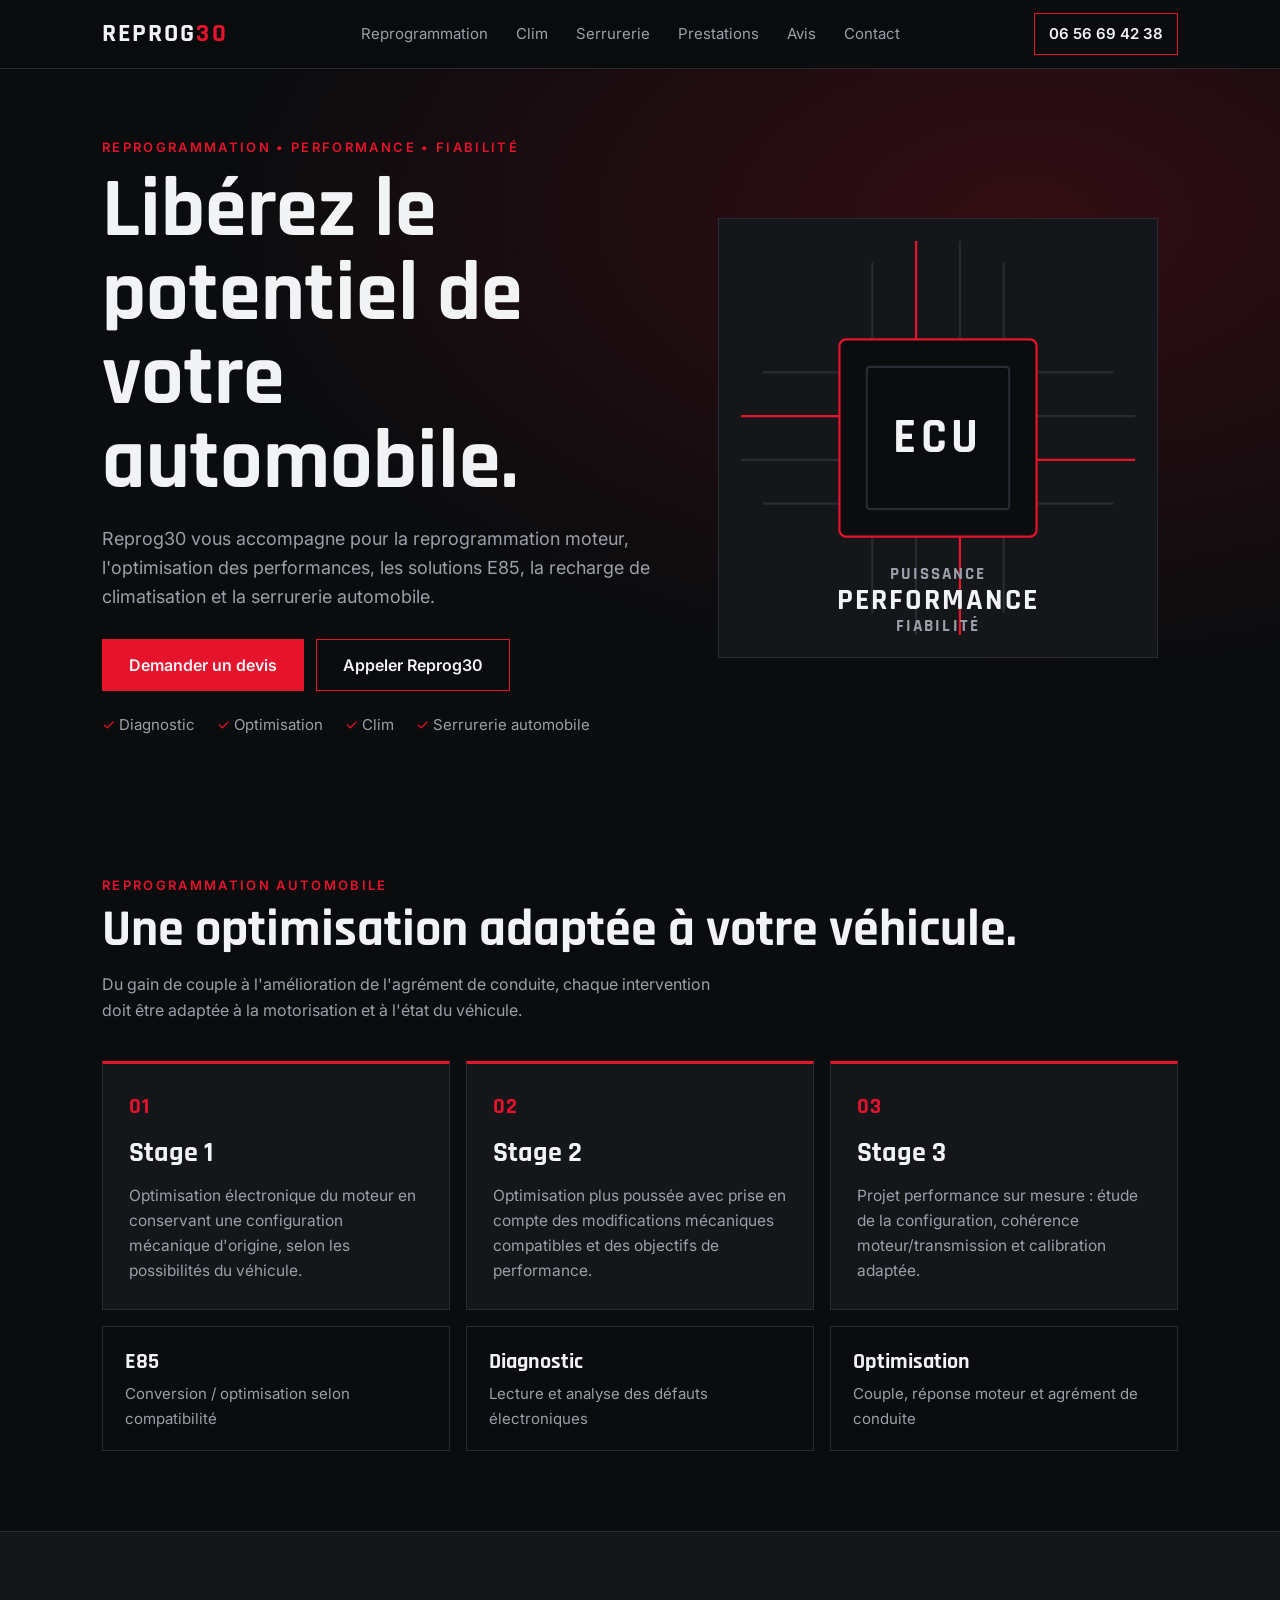
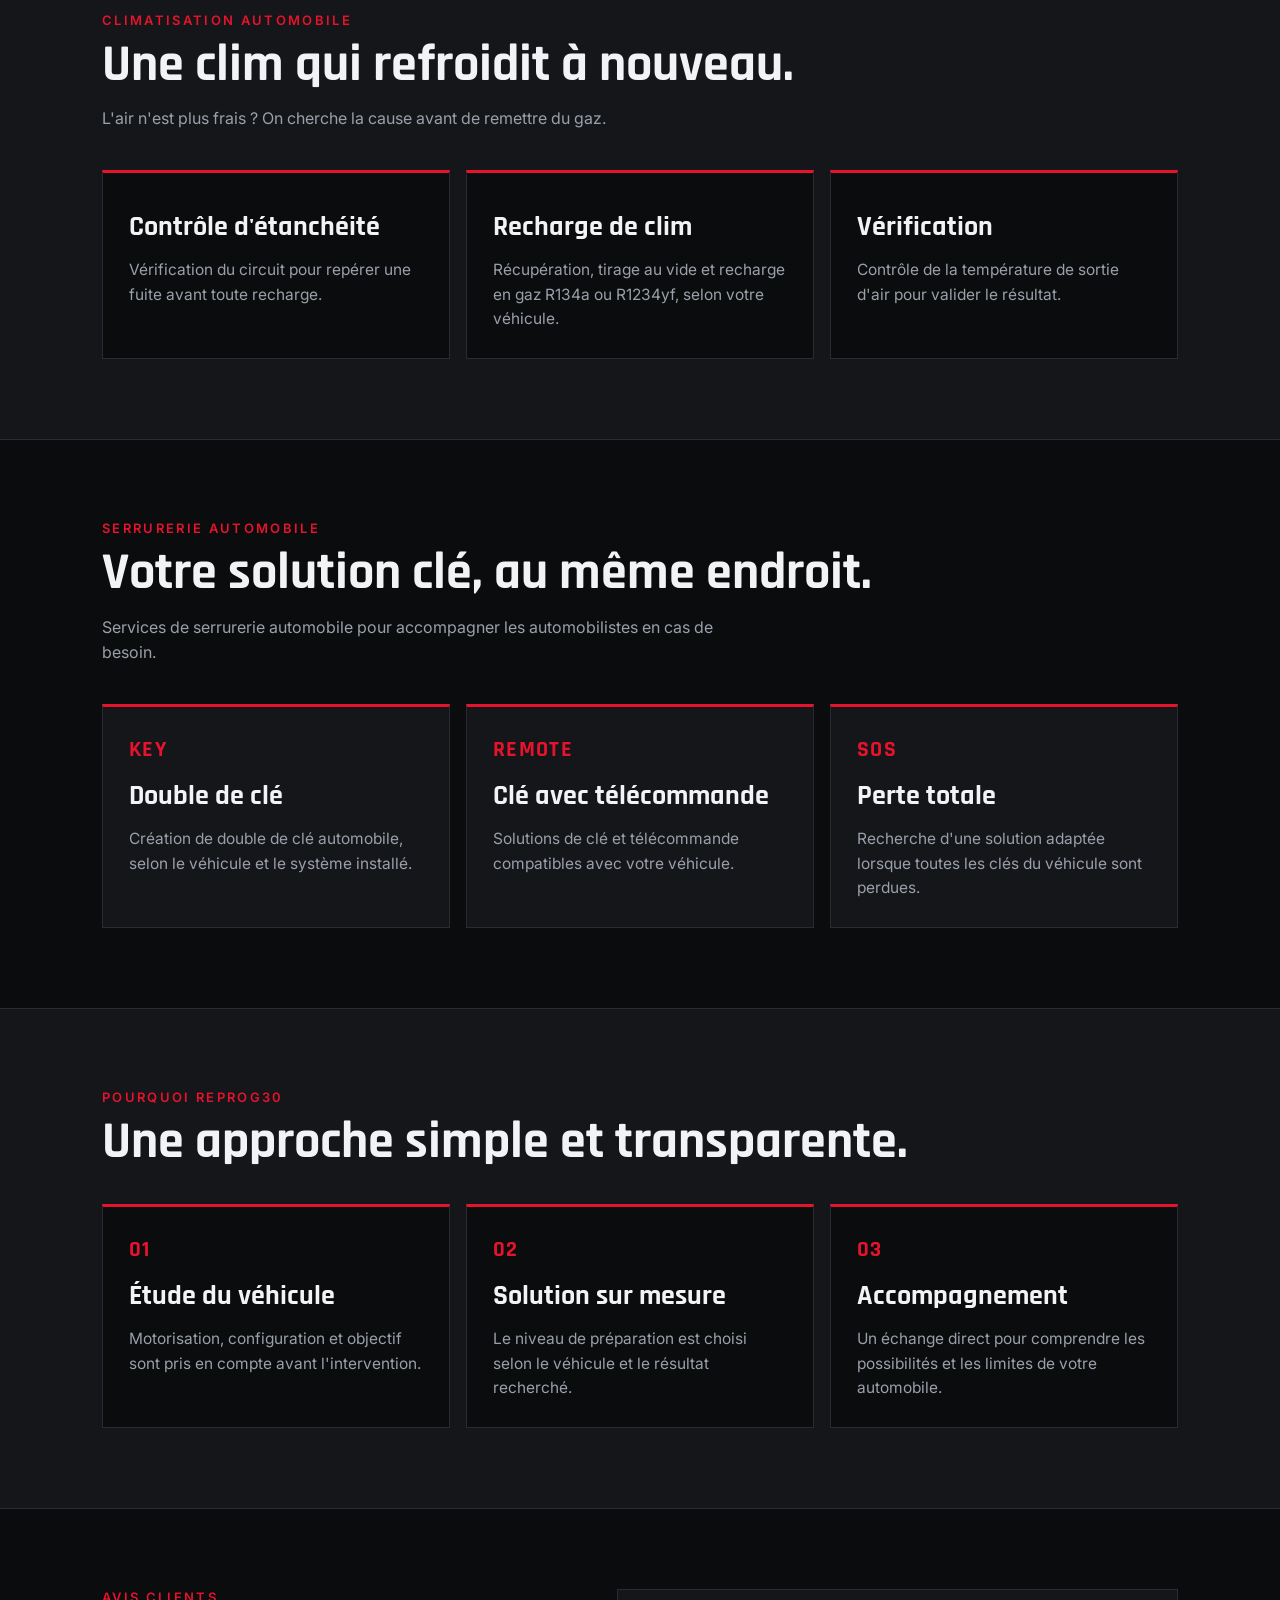
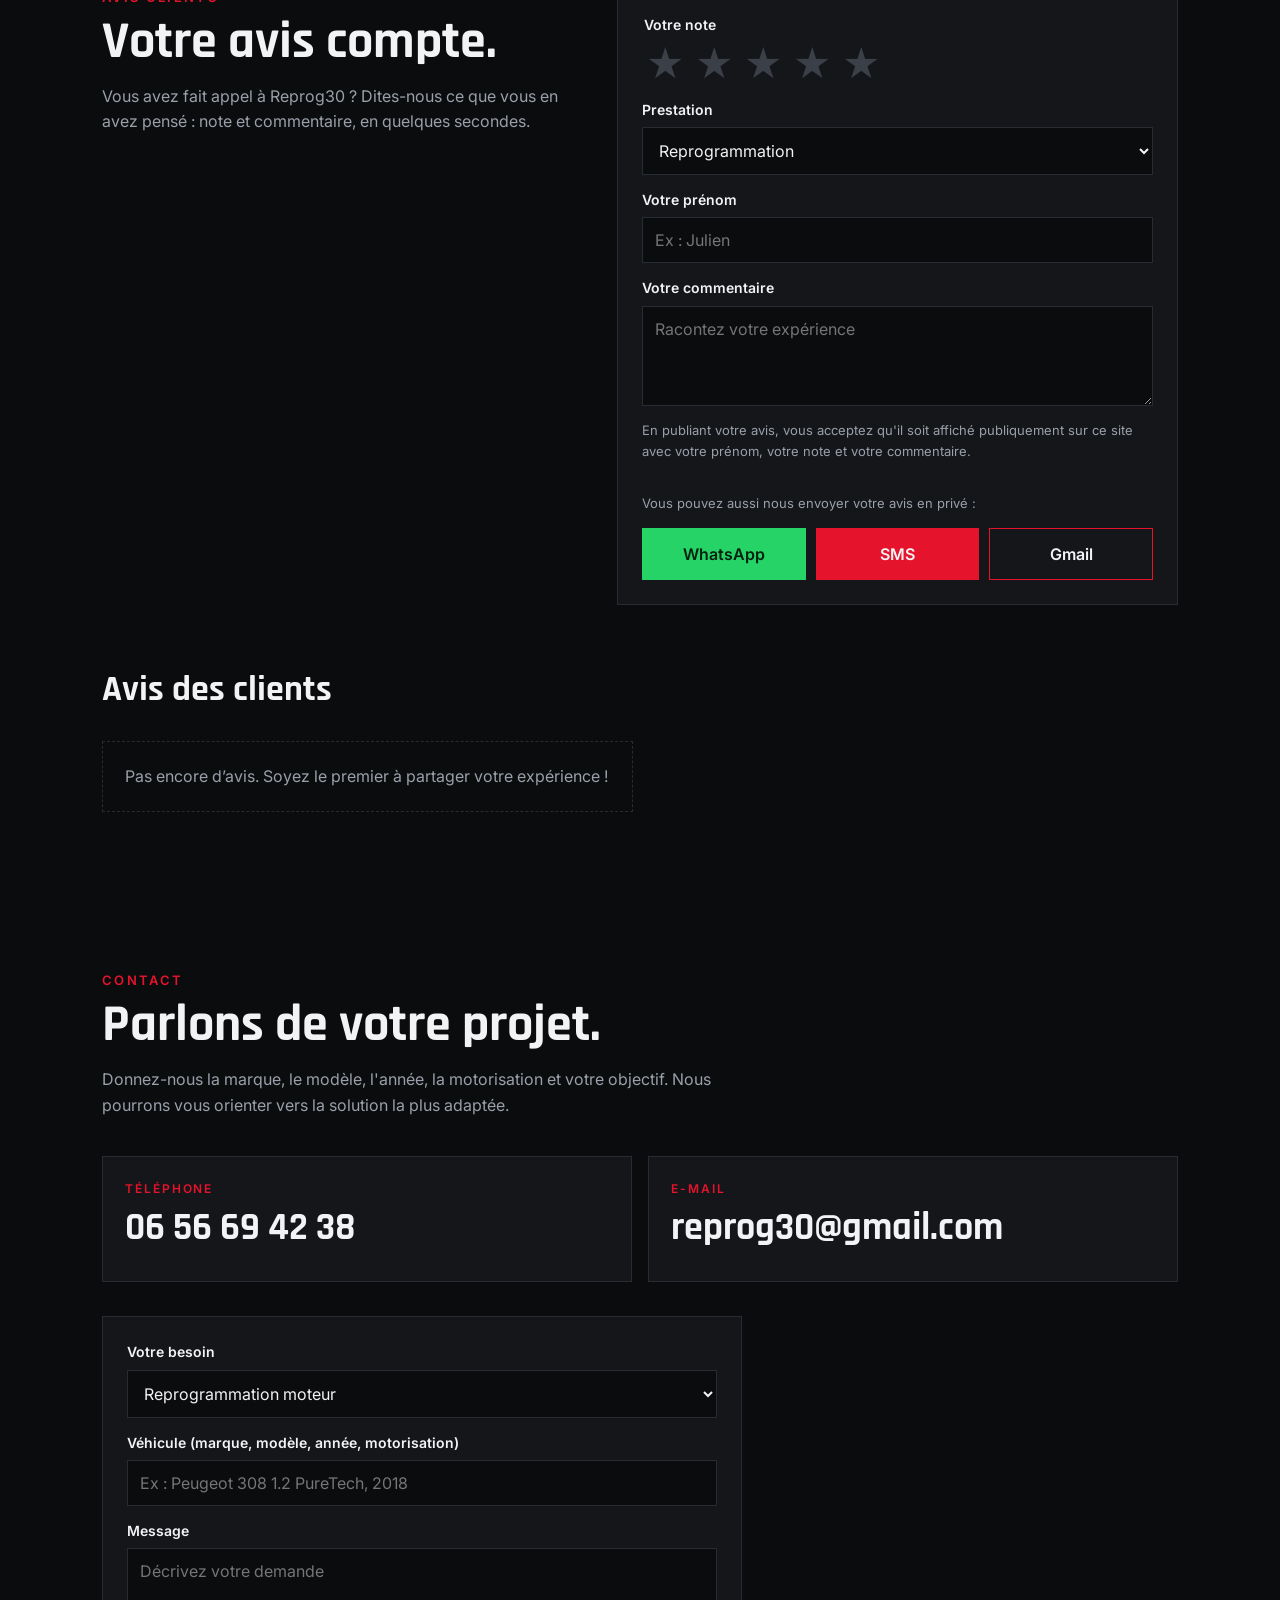
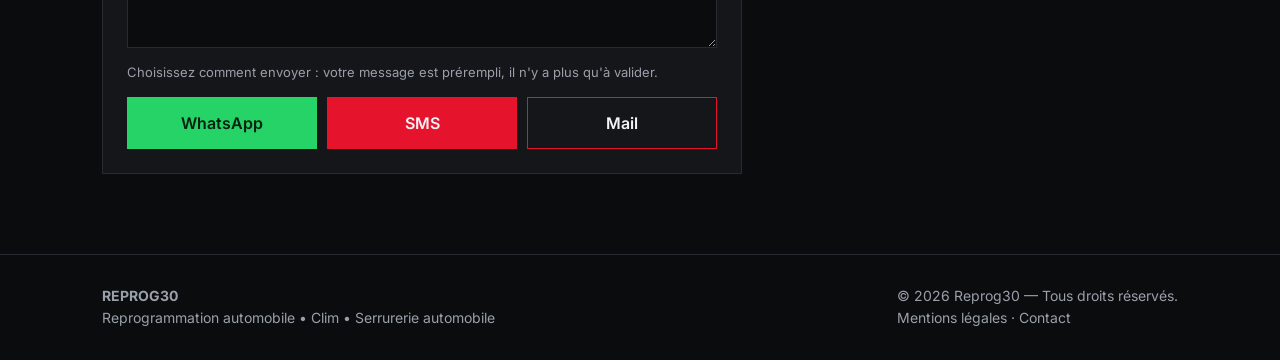
==== commit 01d93e7f: "Add files via upload" ====
--- a/index.html
+++ b/index.html
@@ -1,119 +1,444 @@
-<!doctype html>
+<!DOCTYPE html>
 <html lang="fr">
 <head>
-  <meta charset="utf-8">
-  <meta name="viewport" content="width=device-width, initial-scale=1">
-  <meta name="description" content="Reprog30 — Reprogrammation automobile, optimisation moteur, E85 et serrurerie automobile.">
-  <title>Reprog30 — Reprogrammation Automobile & Serrurerie</title>
-  <link rel="stylesheet" href="style.css">
+<meta charset="utf-8">
+<meta name="viewport" content="width=device-width, initial-scale=1">
+<title>Reprog30 — Reprogrammation Automobile, Clim & Serrurerie</title>
+<meta name="description" content="Reprog30 — Reprogrammation automobile, optimisation moteur, E85, recharge de climatisation et serrurerie automobile.">
+<link rel="preconnect" href="https://fonts.googleapis.com">
+<link rel="preconnect" href="https://fonts.gstatic.com" crossorigin>
+<link href="https://fonts.googleapis.com/css2?family=Inter:wght@400;500;600&family=Rajdhani:wght@600;700&display=swap" rel="stylesheet">
+<style>
+:root{
+  --bg:#0B0C0E; --panel:#14161A; --line:#272B32; --text:#F2F3F5; --muted:#9AA0AA; --accent:#E5132B; --wa:#25D366;
+  --display:'Rajdhani','Arial Narrow',sans-serif; --body:'Inter',system-ui,-apple-system,'Segoe UI',sans-serif;
+}
+*{box-sizing:border-box;margin:0}
+html{scroll-behavior:smooth;scroll-padding-top:76px}
+body{font-family:var(--body);background:var(--bg);color:var(--text);line-height:1.6;padding-bottom:70px}
+a{color:inherit}
+:focus-visible{outline:3px solid #fff;outline-offset:3px}
+.wrap{max-width:1120px;margin:0 auto;padding:0 22px}
+section{padding:80px 0}
+
+/* Nav */
+nav.top{position:sticky;top:0;z-index:20;background:rgba(11,12,14,.9);backdrop-filter:blur(8px);border-bottom:1px solid var(--line)}
+nav.top .wrap{display:flex;align-items:center;justify-content:space-between;height:68px}
+.logo{font-family:var(--display);font-weight:700;font-size:26px;letter-spacing:.08em;text-decoration:none}
+.logo b{color:var(--accent)}
+nav.top ul{display:none;list-style:none;padding:0;gap:28px}
+nav.top ul a{text-decoration:none;color:var(--muted);font-size:15px}
+nav.top ul a:hover{color:var(--text)}
+.navtel{font-weight:600;text-decoration:none;font-size:15px;border:1px solid var(--accent);padding:8px 14px}
+@media(min-width:900px){nav.top ul{display:flex}}
+
+/* Buttons */
+.btn{display:inline-block;font:600 16px var(--body);padding:15px 26px;text-decoration:none;border:1px solid var(--accent);cursor:pointer;color:var(--text);background:transparent;text-align:center}
+.btn.primary{background:var(--accent)}
+.btn.primary:hover{background:#fff;color:var(--bg);border-color:#fff}
+.btn.ghost:hover{background:var(--accent)}
+.btn.wa{background:var(--wa);border-color:var(--wa);color:#06210f}
+.btn.wa:hover{background:#fff;border-color:#fff}
+
+/* Hero */
+.hero{padding:70px 0 60px;background:radial-gradient(ellipse at 80% 20%,rgba(229,19,43,.18),transparent 55%)}
+.hero .wrap{display:grid;gap:44px;align-items:center}
+.eyebrow{font:600 13px var(--body);letter-spacing:.18em;color:var(--accent)}
+h1{font-family:var(--display);font-weight:700;font-size:clamp(44px,9vw,84px);line-height:1;margin:14px 0 20px}
+.hero p.lead{color:var(--muted);font-size:18px;max-width:34em}
+.cta{display:flex;flex-wrap:wrap;gap:12px;margin:28px 0 22px}
+.checks{display:flex;flex-wrap:wrap;gap:8px 22px;color:var(--muted);font-size:15px}
+.checks span::before{content:"✓ ";color:var(--accent)}
+.ecu{position:relative;aspect-ratio:1/1;max-width:440px;width:100%;margin:0 auto;border:1px solid var(--line);background:var(--panel)}
+.ecu svg{position:absolute;inset:0;width:100%;height:100%}
+.ecu .words{position:absolute;left:0;right:0;bottom:22px;text-align:center;font-family:var(--display);font-weight:700;line-height:1.1;letter-spacing:.12em;color:var(--muted);font-size:17px}
+.ecu .words strong{display:block;color:var(--text);font-size:30px}
+@media(min-width:900px){.hero .wrap{grid-template-columns:1.15fr 1fr}}
+
+/* Titres de section */
+.tag{font:600 13px var(--body);letter-spacing:.18em;color:var(--accent)}
+h2{font-family:var(--display);font-weight:700;font-size:clamp(32px,5.5vw,52px);line-height:1.05;margin:10px 0 14px}
+.intro{color:var(--muted);max-width:40em;margin-bottom:38px}
+
+/* Cartes */
+.cards{display:grid;gap:16px}
+.card{background:var(--panel);border:1px solid var(--line);padding:26px;border-top:3px solid var(--accent)}
+.card .n{font-family:var(--display);font-weight:700;font-size:22px;color:var(--accent);letter-spacing:.06em}
+.card h3{font-family:var(--display);font-weight:700;font-size:28px;margin:6px 0 8px}
+.card p{color:var(--muted);font-size:15.5px}
+@media(min-width:800px){.cards{grid-template-columns:repeat(3,1fr)}}
+.facts{display:grid;gap:16px;margin-top:16px}
+.fact{border:1px solid var(--line);padding:18px 22px}
+.fact strong{display:block;font-family:var(--display);font-size:22px}
+.fact span{color:var(--muted);font-size:15px}
+@media(min-width:800px){.facts{grid-template-columns:repeat(3,1fr)}}
+.alt{background:var(--panel);border-top:1px solid var(--line);border-bottom:1px solid var(--line)}
+.alt .card{background:var(--bg)}
+
+/* Contact */
+.tiles{display:grid;gap:16px;margin-bottom:34px}
+.tile{display:block;border:1px solid var(--line);padding:22px;text-decoration:none;background:var(--panel)}
+.tile:hover{border-color:var(--accent)}
+.tile small{display:block;color:var(--accent);letter-spacing:.16em;font-weight:600;font-size:12px}
+.tile strong{font-family:var(--display);font-size:clamp(26px,5vw,38px);word-break:break-word}
+@media(min-width:800px){.tiles{grid-template-columns:1fr 1fr}}
+form{display:grid;gap:14px;background:var(--panel);border:1px solid var(--line);padding:24px;max-width:640px}
+label{display:grid;gap:6px;font-weight:600;font-size:14px}
+select,input,textarea{font:400 16px var(--body);padding:12px;background:var(--bg);color:var(--text);border:1px solid var(--line);border-radius:0;width:100%}
+textarea{min-height:100px;resize:vertical}
+.hint{color:var(--muted);font-size:13px}
+.channels{display:grid;gap:10px}
+@media(min-width:520px){.channels{grid-template-columns:repeat(3,1fr)}}
+
+/* Avis */
+.avis-box{display:grid;gap:26px}
+@media(min-width:900px){.avis-box{grid-template-columns:1fr 1.2fr;align-items:start;gap:48px}}
+.avis-box .intro{margin-bottom:0}
+fieldset{border:0;padding:0;display:grid;gap:6px}
+legend{font-weight:600;font-size:14px;margin-bottom:6px}
+.stars{display:flex;flex-direction:row-reverse;justify-content:flex-end;gap:2px}
+.stars input{position:absolute;opacity:0;width:1px;height:1px}
+.stars label{font-size:38px;line-height:1;color:#3a3f48;cursor:pointer;padding:2px 4px;font-weight:400}
+.stars label:hover,.stars label:hover~label,.stars input:checked~label{color:var(--accent)}
+.stars input:focus-visible+label{outline:3px solid #fff;outline-offset:2px}
+.note{font-size:13px;color:var(--muted)}
+footer{border-top:1px solid var(--line);padding:30px 0;color:var(--muted);font-size:14px}
+footer .wrap{display:flex;flex-wrap:wrap;gap:8px 24px;justify-content:space-between}
+footer a{text-decoration:none}footer a:hover{color:var(--text)}
+
+/* Barre mobile */
+.callbar{position:fixed;left:0;right:0;bottom:0;display:grid;grid-template-columns:repeat(4,1fr);background:var(--panel);border-top:1px solid var(--line);z-index:30;padding-bottom:env(safe-area-inset-bottom,0)}
+.callbar a{padding:17px 4px;text-align:center;font-weight:600;font-size:14px;text-decoration:none}
+.callbar a:first-child{background:var(--accent)}
+@media(min-width:900px){.callbar{display:none}body{padding-bottom:0}}
+
+.pulse{animation:pulse 2.4s ease-in-out infinite}
+@keyframes pulse{50%{opacity:.35}}
+@media(prefers-reduced-motion:reduce){.pulse{animation:none}}
+
+[hidden]{display:none!important}
+/* Liste des avis publics */
+.avis-pub{margin-top:56px}
+.avis-pub h3{font-family:var(--display);font-weight:700;font-size:clamp(26px,4.5vw,36px);margin-bottom:6px}
+.moy{color:var(--muted);margin-bottom:22px}
+.moy b{color:var(--text);font-family:var(--display);font-size:28px}
+.moy .st{color:var(--accent);letter-spacing:2px}
+.liste{display:grid;gap:14px}
+@media(min-width:800px){.liste{grid-template-columns:1fr 1fr}}
+.rev{background:var(--panel);border:1px solid var(--line);border-top:3px solid var(--accent);padding:20px}
+.rev .st{color:var(--accent);letter-spacing:2px;font-size:18px}
+.rev .qui{font-weight:600;margin-top:6px}
+.rev .qui small{color:var(--muted);font-weight:400}
+.rev p{color:var(--muted);margin-top:8px;overflow-wrap:anywhere}
+.vide{border:1px dashed var(--line);padding:22px;color:var(--muted)}
+.retour{font-weight:600;margin-top:4px}
+.retour.ok{color:#4ADE80}.retour.err{color:#FF6B6B}
+</style>
 </head>
 <body>
-  <header class="nav">
-    <a class="logo" href="#accueil"><span>REPROG</span>30</a>
-    <nav>
-      <a href="#reprogrammation">Reprogrammation</a>
-      <a href="#serrurerie">Serrurerie</a>
-      <a href="#prestations">Prestations</a>
-      <a href="#contact">Contact</a>
-    </nav>
-    <a class="nav-call" href="tel:0656694238">06 56 69 42 38</a>
-  </header>
-
-  <main>
-    <section id="accueil" class="hero">
-      <div class="hero-content">
+
+<nav class="top" aria-label="Navigation principale">
+  <div class="wrap">
+    <a class="logo" href="#accueil">REPROG<b>30</b></a>
+    <ul>
+      <li><a href="#reprogrammation">Reprogrammation</a></li>
+      <li><a href="#clim">Clim</a></li>
+      <li><a href="#serrurerie">Serrurerie</a></li>
+      <li><a href="#prestations">Prestations</a></li>
+      <li><a href="#avis">Avis</a></li>
+      <li><a href="#contact">Contact</a></li>
+    </ul>
+    <a class="navtel" href="tel:+33656694238">06 56 69 42 38</a>
+  </div>
+</nav>
+
+<main id="accueil">
+  <div class="hero">
+    <div class="wrap">
+      <div>
         <p class="eyebrow">REPROGRAMMATION • PERFORMANCE • FIABILITÉ</p>
-        <h1>Libérez le potentiel<br><span>de votre automobile.</span></h1>
-        <p class="lead">Reprog30 vous accompagne pour la reprogrammation moteur, l'optimisation des performances, les solutions E85 et la serrurerie automobile.</p>
-        <div class="actions">
+        <h1>Libérez le potentiel de votre automobile.</h1>
+        <p class="lead">Reprog30 vous accompagne pour la reprogrammation moteur, l'optimisation des performances, les solutions E85, la recharge de climatisation et la serrurerie automobile.</p>
+        <div class="cta">
           <a class="btn primary" href="#contact">Demander un devis</a>
-          <a class="btn secondary" href="tel:0656694238">Appeler Reprog30</a>
+          <a class="btn ghost" href="tel:+33656694238">Appeler Reprog30</a>
         </div>
-        <div class="trust">
-          <span>✓ Diagnostic</span>
-          <span>✓ Optimisation</span>
-          <span>✓ Serrurerie automobile</span>
+        <div class="checks"><span>Diagnostic</span><span>Optimisation</span><span>Clim</span><span>Serrurerie automobile</span></div>
+      </div>
+      <div class="ecu" aria-hidden="true">
+        <svg viewBox="0 0 400 400" fill="none">
+          <g stroke="#272B32" stroke-width="2">
+            <path d="M140 110V40M180 110V20M220 110V20M260 110V40M140 290v70M180 290v90M220 290v90M260 290v70M110 140H40M110 180H20M110 220H20M110 260H40M290 140h70M290 180h90M290 220h90M290 260h70"/>
+          </g>
+          <g stroke="#E5132B" stroke-width="2" class="pulse">
+            <path d="M180 110V20M220 290v90M110 180H20M290 220h90"/>
+          </g>
+          <rect x="110" y="110" width="180" height="180" rx="6" fill="#0B0C0E" stroke="#E5132B" stroke-width="2"/>
+          <rect x="135" y="135" width="130" height="130" rx="3" stroke="#272B32" stroke-width="2"/>
+          <text x="200" y="213" text-anchor="middle" font-family="Rajdhani, sans-serif" font-weight="700" font-size="44" letter-spacing="4" fill="#F2F3F5">ECU</text>
+        </svg>
+        <div class="words">PUISSANCE<strong>PERFORMANCE</strong>FIABILITÉ</div>
+      </div>
+    </div>
+  </div>
+
+  <section id="reprogrammation">
+    <div class="wrap">
+      <p class="tag">REPROGRAMMATION AUTOMOBILE</p>
+      <h2>Une optimisation adaptée à votre véhicule.</h2>
+      <p class="intro">Du gain de couple à l'amélioration de l'agrément de conduite, chaque intervention doit être adaptée à la motorisation et à l'état du véhicule.</p>
+      <div class="cards">
+        <article class="card"><span class="n">01</span><h3>Stage 1</h3><p>Optimisation électronique du moteur en conservant une configuration mécanique d'origine, selon les possibilités du véhicule.</p></article>
+        <article class="card"><span class="n">02</span><h3>Stage 2</h3><p>Optimisation plus poussée avec prise en compte des modifications mécaniques compatibles et des objectifs de performance.</p></article>
+        <article class="card"><span class="n">03</span><h3>Stage 3</h3><p>Projet performance sur mesure : étude de la configuration, cohérence moteur/transmission et calibration adaptée.</p></article>
+      </div>
+      <div class="facts">
+        <div class="fact"><strong>E85</strong><span>Conversion / optimisation selon compatibilité</span></div>
+        <div class="fact"><strong>Diagnostic</strong><span>Lecture et analyse des défauts électroniques</span></div>
+        <div class="fact"><strong>Optimisation</strong><span>Couple, réponse moteur et agrément de conduite</span></div>
+      </div>
+    </div>
+  </section>
+
+  <section id="clim" class="alt">
+    <div class="wrap">
+      <p class="tag">CLIMATISATION AUTOMOBILE</p>
+      <h2>Une clim qui refroidit à nouveau.</h2>
+      <p class="intro">L'air n'est plus frais ? On cherche la cause avant de remettre du gaz.</p>
+      <div class="cards">
+        <article class="card"><h3>Contrôle d'étanchéité</h3><p>Vérification du circuit pour repérer une fuite avant toute recharge.</p></article>
+        <article class="card"><h3>Recharge de clim</h3><p>Récupération, tirage au vide et recharge en gaz R134a ou R1234yf, selon votre véhicule.</p></article>
+        <article class="card"><h3>Vérification</h3><p>Contrôle de la température de sortie d'air pour valider le résultat.</p></article>
+      </div>
+    </div>
+  </section>
+
+  <section id="serrurerie">
+    <div class="wrap">
+      <p class="tag">SERRURERIE AUTOMOBILE</p>
+      <h2>Votre solution clé, au même endroit.</h2>
+      <p class="intro">Services de serrurerie automobile pour accompagner les automobilistes en cas de besoin.</p>
+      <div class="cards">
+        <article class="card"><span class="n">KEY</span><h3>Double de clé</h3><p>Création de double de clé automobile, selon le véhicule et le système installé.</p></article>
+        <article class="card"><span class="n">REMOTE</span><h3>Clé avec télécommande</h3><p>Solutions de clé et télécommande compatibles avec votre véhicule.</p></article>
+        <article class="card"><span class="n">SOS</span><h3>Perte totale</h3><p>Recherche d'une solution adaptée lorsque toutes les clés du véhicule sont perdues.</p></article>
+      </div>
+    </div>
+  </section>
+
+  <section id="prestations" class="alt">
+    <div class="wrap">
+      <p class="tag">POURQUOI REPROG30</p>
+      <h2>Une approche simple et transparente.</h2>
+      <div class="cards" style="margin-top:34px">
+        <article class="card"><span class="n">01</span><h3>Étude du véhicule</h3><p>Motorisation, configuration et objectif sont pris en compte avant l'intervention.</p></article>
+        <article class="card"><span class="n">02</span><h3>Solution sur mesure</h3><p>Le niveau de préparation est choisi selon le véhicule et le résultat recherché.</p></article>
+        <article class="card"><span class="n">03</span><h3>Accompagnement</h3><p>Un échange direct pour comprendre les possibilités et les limites de votre automobile.</p></article>
+      </div>
+    </div>
+  </section>
+
+  <section id="avis">
+    <div class="wrap">
+      <div class="avis-box">
+        <div>
+          <p class="tag">AVIS CLIENTS</p>
+          <h2>Votre avis compte.</h2>
+          <p class="intro">Vous avez fait appel à Reprog30 ? Dites-nous ce que vous en avez pensé : note et commentaire, en quelques secondes.</p>
         </div>
-      </div>
-      <div class="hero-card">
-        <div class="card-glow"></div>
-        <div class="ecu">ECU</div>
-        <div class="card-title">PUISSANCE<br><strong>PERFORMANCE</strong><br>FIABILITÉ</div>
-      </div>
-    </section>
-
-    <section id="reprogrammation" class="section">
-      <div class="section-head">
-        <p class="eyebrow">REPROGRAMMATION AUTOMOBILE</p>
-        <h2>Une optimisation adaptée à votre véhicule.</h2>
-        <p>Du gain de couple à l'amélioration de l'agrément de conduite, chaque intervention doit être adaptée à la motorisation et à l'état du véhicule.</p>
-      </div>
-      <div class="grid three">
-        <article class="service">
-          <div class="number">01</div>
-          <h3>Stage 1</h3>
-          <p>Optimisation électronique du moteur en conservant une configuration mécanique d'origine, selon les possibilités du véhicule.</p>
-        </article>
-        <article class="service featured">
-          <div class="number">02</div>
-          <h3>Stage 2</h3>
-          <p>Optimisation plus poussée avec prise en compte des modifications mécaniques compatibles et des objectifs de performance.</p>
-        </article>
-        <article class="service">
-          <div class="number">03</div>
-          <h3>Stage 3</h3>
-          <p>Projet performance sur mesure : étude de la configuration, cohérence moteur/transmission et calibration adaptée.</p>
-        </article>
-      </div>
-      <div class="grid three lower">
-        <article class="mini"><b>E85</b><span>Conversion / optimisation selon compatibilité</span></article>
-        <article class="mini"><b>Diagnostic</b><span>Lecture et analyse des défauts électroniques</span></article>
-        <article class="mini"><b>Optimisation</b><span>Couple, réponse moteur et agrément de conduite</span></article>
-      </div>
-    </section>
-
-    <section id="serrurerie" class="dark-section">
-      <div class="section-head">
-        <p class="eyebrow">SERRURERIE AUTOMOBILE</p>
-        <h2>Votre solution clé, au même endroit.</h2>
-        <p>Services de serrurerie automobile pour accompagner les automobilistes en cas de besoin.</p>
-      </div>
-      <div class="grid three">
-        <article class="service dark-card"><div class="icon">KEY</div><h3>Double de clé</h3><p>Création de double de clé automobile, selon le véhicule et le système installé.</p></article>
-        <article class="service dark-card"><div class="icon">REMOTE</div><h3>Clé avec télécommande</h3><p>Solutions de clé et télécommande compatibles avec votre véhicule.</p></article>
-        <article class="service dark-card"><div class="icon">SOS</div><h3>Perte totale</h3><p>Recherche d'une solution adaptée lorsque toutes les clés du véhicule sont perdues.</p></article>
-      </div>
-    </section>
-
-    <section id="prestations" class="section">
-      <div class="section-head">
-        <p class="eyebrow">POURQUOI REPROG30</p>
-        <h2>Une approche simple et transparente.</h2>
-      </div>
-      <div class="features">
-        <div><span>01</span><h3>Étude du véhicule</h3><p>Motorisation, configuration et objectif sont pris en compte avant l'intervention.</p></div>
-        <div><span>02</span><h3>Solution sur mesure</h3><p>Le niveau de préparation est choisi selon le véhicule et le résultat recherché.</p></div>
-        <div><span>03</span><h3>Accompagnement</h3><p>Un échange direct pour comprendre les possibilités et les limites de votre automobile.</p></div>
-      </div>
-    </section>
-
-    <section id="contact" class="contact">
-      <div>
-        <p class="eyebrow">CONTACT</p>
-        <h2>Parlons de votre projet.</h2>
-        <p>Donnez-nous la marque, le modèle, l'année, la motorisation et votre objectif. Nous pourrons vous orienter vers la solution la plus adaptée.</p>
-      </div>
-      <div class="contact-box">
-        <a href="tel:0656694238"><small>TÉLÉPHONE</small><strong>06 56 69 42 38</strong></a>
-        <a href="mailto:reprog30@gmail.com"><small>E-MAIL</small><strong>reprog30@gmail.com</strong></a>
-      </div>
-    </section>
-  </main>
-
-  <footer>
-    <div class="logo"><span>REPROG</span>30</div>
-    <p>Reprogrammation automobile • Serrurerie automobile</p>
-    <p>© 2026 Reprog30 — Tous droits réservés.</p>
-  </footer>
+        <form id="avisForm" onsubmit="return false">
+          <fieldset>
+            <legend>Votre note</legend>
+            <div class="stars" role="radiogroup" aria-label="Note de 1 à 5 étoiles">
+              <input type="radio" name="note" id="n5" value="5"><label for="n5" title="5 sur 5">★</label>
+              <input type="radio" name="note" id="n4" value="4"><label for="n4" title="4 sur 5">★</label>
+              <input type="radio" name="note" id="n3" value="3"><label for="n3" title="3 sur 5">★</label>
+              <input type="radio" name="note" id="n2" value="2"><label for="n2" title="2 sur 5">★</label>
+              <input type="radio" name="note" id="n1" value="1"><label for="n1" title="1 sur 5">★</label>
+            </div>
+          </fieldset>
+          <label>Prestation
+            <select id="avService">
+              <option>Reprogrammation</option>
+              <option>E85</option>
+              <option>Recharge de clim</option>
+              <option>Serrurerie automobile</option>
+              <option>Autre</option>
+            </select>
+          </label>
+          <label>Votre prénom
+            <input id="avNom" type="text" placeholder="Ex : Julien">
+          </label>
+          <label>Votre commentaire
+            <textarea id="avTexte" placeholder="Racontez votre expérience"></textarea>
+          </label>
+          <input id="avSite" type="text" tabindex="-1" autocomplete="off" aria-hidden="true" style="position:absolute;left:-9999px;width:1px;height:1px;opacity:0">
+          <p class="note">En publiant votre avis, vous acceptez qu'il soit affiché publiquement sur ce site avec votre prénom, votre note et votre commentaire.</p>
+          <button class="btn primary" id="avPublier" type="button" hidden>Publier mon avis sur le site</button>
+          <p class="retour" id="avRetour" role="status"></p>
+          <p class="note">Vous pouvez aussi nous envoyer votre avis en privé :</p>
+          <div class="channels">
+            <button class="btn wa" type="button" data-av="wa">WhatsApp</button>
+            <button class="btn primary" type="button" data-av="sms">SMS</button>
+            <button class="btn ghost" type="button" data-av="mail">Gmail</button>
+          </div>
+        </form>
+      </div>
+
+      <div class="avis-pub">
+        <h3>Avis des clients</h3>
+        <p class="moy" id="avisMoy"></p>
+        <div class="liste" id="avisListe"><p class="vide">Chargement des avis…</p></div>
+      </div>
+    </div>
+  </section>
+
+  <section id="contact">
+    <div class="wrap">
+      <p class="tag">CONTACT</p>
+      <h2>Parlons de votre projet.</h2>
+      <p class="intro">Donnez-nous la marque, le modèle, l'année, la motorisation et votre objectif. Nous pourrons vous orienter vers la solution la plus adaptée.</p>
+      <div class="tiles">
+        <a class="tile" href="tel:+33656694238"><small>TÉLÉPHONE</small><strong>06 56 69 42 38</strong></a>
+        <a class="tile" href="mailto:reprog30@gmail.com"><small>E-MAIL</small><strong>reprog30@gmail.com</strong></a>
+      </div>
+      <form id="devis" onsubmit="return false">
+        <label>Votre besoin
+          <select id="service">
+            <option>Reprogrammation moteur</option>
+            <option>E85</option>
+            <option>Recharge de climatisation</option>
+            <option>Serrurerie automobile</option>
+            <option>Autre demande</option>
+          </select>
+        </label>
+        <label>Véhicule (marque, modèle, année, motorisation)
+          <input id="vehicule" type="text" placeholder="Ex : Peugeot 308 1.2 PureTech, 2018">
+        </label>
+        <label>Message
+          <textarea id="message" placeholder="Décrivez votre demande"></textarea>
+        </label>
+        <p class="hint">Choisissez comment envoyer : votre message est prérempli, il n'y a plus qu'à valider.</p>
+        <div class="channels">
+          <button class="btn wa" type="button" data-ch="wa">WhatsApp</button>
+          <button class="btn primary" type="button" data-ch="sms">SMS</button>
+          <button class="btn ghost" type="button" data-ch="mail">Mail</button>
+        </div>
+      </form>
+    </div>
+  </section>
+</main>
+
+<footer>
+  <div class="wrap">
+    <div><strong>REPROG30</strong><br>Reprogrammation automobile • Clim • Serrurerie automobile</div>
+    <div>© 2026 Reprog30 — Tous droits réservés.<br><a href="mentions-legales.html">Mentions légales</a> · <a href="#contact">Contact</a></div>
+  </div>
+</footer>
+
+<nav class="callbar" aria-label="Contact rapide">
+  <a href="tel:+33656694238">Appeler</a>
+  <a href="https://wa.me/33656694238" target="_blank" rel="noopener">WhatsApp</a>
+  <a href="sms:+33656694238">SMS</a>
+  <a href="mailto:reprog30@gmail.com">Mail</a>
+</nav>
+
+<script>
+(function(){
+  var NUM='33656694238', MAIL='reprog30@gmail.com';
+  function build(){
+    var sv=document.getElementById('service').value;
+    var v=document.getElementById('vehicule').value.trim();
+    var m=document.getElementById('message').value.trim();
+    var t='Bonjour Reprog30,\nBesoin : '+sv;
+    if(v) t+='\nVéhicule : '+v;
+    if(m) t+='\n\n'+m;
+    return {sv:sv,text:t};
+  }
+  document.querySelectorAll('[data-ch]').forEach(function(b){
+    b.addEventListener('click',function(){
+      var d=build(), e=encodeURIComponent(d.text), ch=b.getAttribute('data-ch');
+      if(ch==='wa') window.open('https://wa.me/'+NUM+'?text='+e,'_blank','noopener');
+      else if(ch==='sms') window.location.href='sms:+'+NUM+'?&body='+e;
+      else window.location.href='mailto:'+MAIL+'?subject='+encodeURIComponent('Demande de devis – '+d.sv)+'&body='+e;
+    });
+  });
+})();
+
+(function(){
+  var NUM='33656694238', MAIL='reprog30@gmail.com';
+  var MOBILE=/Android|iPhone|iPad|iPod/i.test(navigator.userAgent);
+  function msg(){
+    var r=document.querySelector('input[name="note"]:checked');
+    var note=r?r.value:null;
+    var nom=document.getElementById('avNom').value.trim();
+    var txt=document.getElementById('avTexte').value.trim();
+    var sv=document.getElementById('avService').value;
+    var t='Avis Reprog30\nNote : '+(note?note+'/5':'non renseignée')+'\nPrestation : '+sv;
+    if(nom) t+='\nPrénom : '+nom;
+    if(txt) t+='\n\n'+txt;
+    return t;
+  }
+  document.querySelectorAll('[data-av]').forEach(function(b){
+    b.addEventListener('click',function(){
+      var e=encodeURIComponent(msg()), ch=b.getAttribute('data-av'), su=encodeURIComponent('Avis client Reprog30');
+      if(ch==='wa') window.open('https://wa.me/'+NUM+'?text='+e,'_blank','noopener');
+      else if(ch==='sms') window.location.href='sms:+'+NUM+'?&body='+e;
+      else if(MOBILE) window.location.href='mailto:'+MAIL+'?subject='+su+'&body='+e;
+      else window.open('https://mail.google.com/mail/?view=cm&fs=1&to='+MAIL+'&su='+su+'&body='+e,'_blank','noopener');
+    });
+  });
+})();
+
+(function(){
+  var liste=document.getElementById('avisListe'), moy=document.getElementById('avisMoy');
+  var btn=document.getElementById('avPublier'), retour=document.getElementById('avRetour');
+  function etoiles(n){return '★★★★★'.slice(0,n)+'☆☆☆☆☆'.slice(0,5-n);}
+  function vide(msg){liste.textContent='';var p=document.createElement('p');p.className='vide';p.textContent=msg;liste.appendChild(p);moy.textContent='';}
+  function afficher(rows){
+    if(!rows.length){vide('Pas encore d\u2019avis. Soyez le premier à partager votre expérience !');return;}
+    var somme=0;liste.textContent='';
+    rows.forEach(function(r){
+      somme+=r.note;
+      var d=document.createElement('article');d.className='rev';
+      var st=document.createElement('div');st.className='st';st.textContent=etoiles(r.note);
+      var q=document.createElement('div');q.className='qui';q.textContent=r.prenom||'Client';
+      if(r.prestation){var sm=document.createElement('small');sm.textContent=' · '+r.prestation;q.appendChild(sm);}
+      var p=document.createElement('p');p.textContent=r.texte;
+      d.appendChild(st);d.appendChild(q);d.appendChild(p);liste.appendChild(d);
+    });
+    var m=(somme/rows.length).toFixed(1).replace('.',',');
+    moy.textContent='';
+    var b=document.createElement('b');b.textContent=m+'/5';moy.appendChild(b);
+    moy.appendChild(document.createTextNode(' · '+rows.length+' avis'));
+  }
+  function charger(){
+    fetch('/api/avis').then(function(r){if(!r.ok)throw 0;return r.json();})
+      .then(function(rows){afficher(rows);if(btn)btn.hidden=false;})
+      .catch(function(){vide('Pas encore d\u2019avis. Soyez le premier à partager votre expérience !');});
+  }
+  charger();
+  if(!btn)return;
+  btn.addEventListener('click',function(){
+    retour.className='retour';retour.textContent='';
+    if(document.getElementById('avSite').value){return;}
+    var r=document.querySelector('input[name="note"]:checked');
+    var texte=document.getElementById('avTexte').value.trim();
+    var prenom=document.getElementById('avNom').value.trim().slice(0,40);
+    if(!r){retour.className='retour err';retour.textContent='Choisissez une note en cliquant sur les étoiles.';return;}
+    if(texte.length<5){retour.className='retour err';retour.textContent='Écrivez un petit commentaire (5 caractères minimum).';return;}
+    btn.disabled=true;
+    fetch('/api/avis',{method:'POST',headers:{'Content-Type':'application/json'},
+      body:JSON.stringify({prenom:prenom||'Client',note:Number(r.value),prestation:document.getElementById('avService').value,texte:texte.slice(0,500)})})
+      .then(function(x){
+        if(x.status===429){retour.className='retour err';retour.textContent='Merci de patienter une minute avant un nouvel avis.';return;}
+        if(!x.ok)throw 0;
+        retour.className='retour ok';retour.textContent='Merci ! Votre avis est publié.';
+        document.getElementById('avTexte').value='';document.getElementById('avNom').value='';r.checked=false;charger();})
+      .catch(function(){retour.className='retour err';retour.textContent='Impossible de publier l\u2019avis pour le moment. Réessayez plus tard.';})
+      .then(function(){btn.disabled=false;});
+  });
+})();
+</script>
 </body>
-</html>+</html>
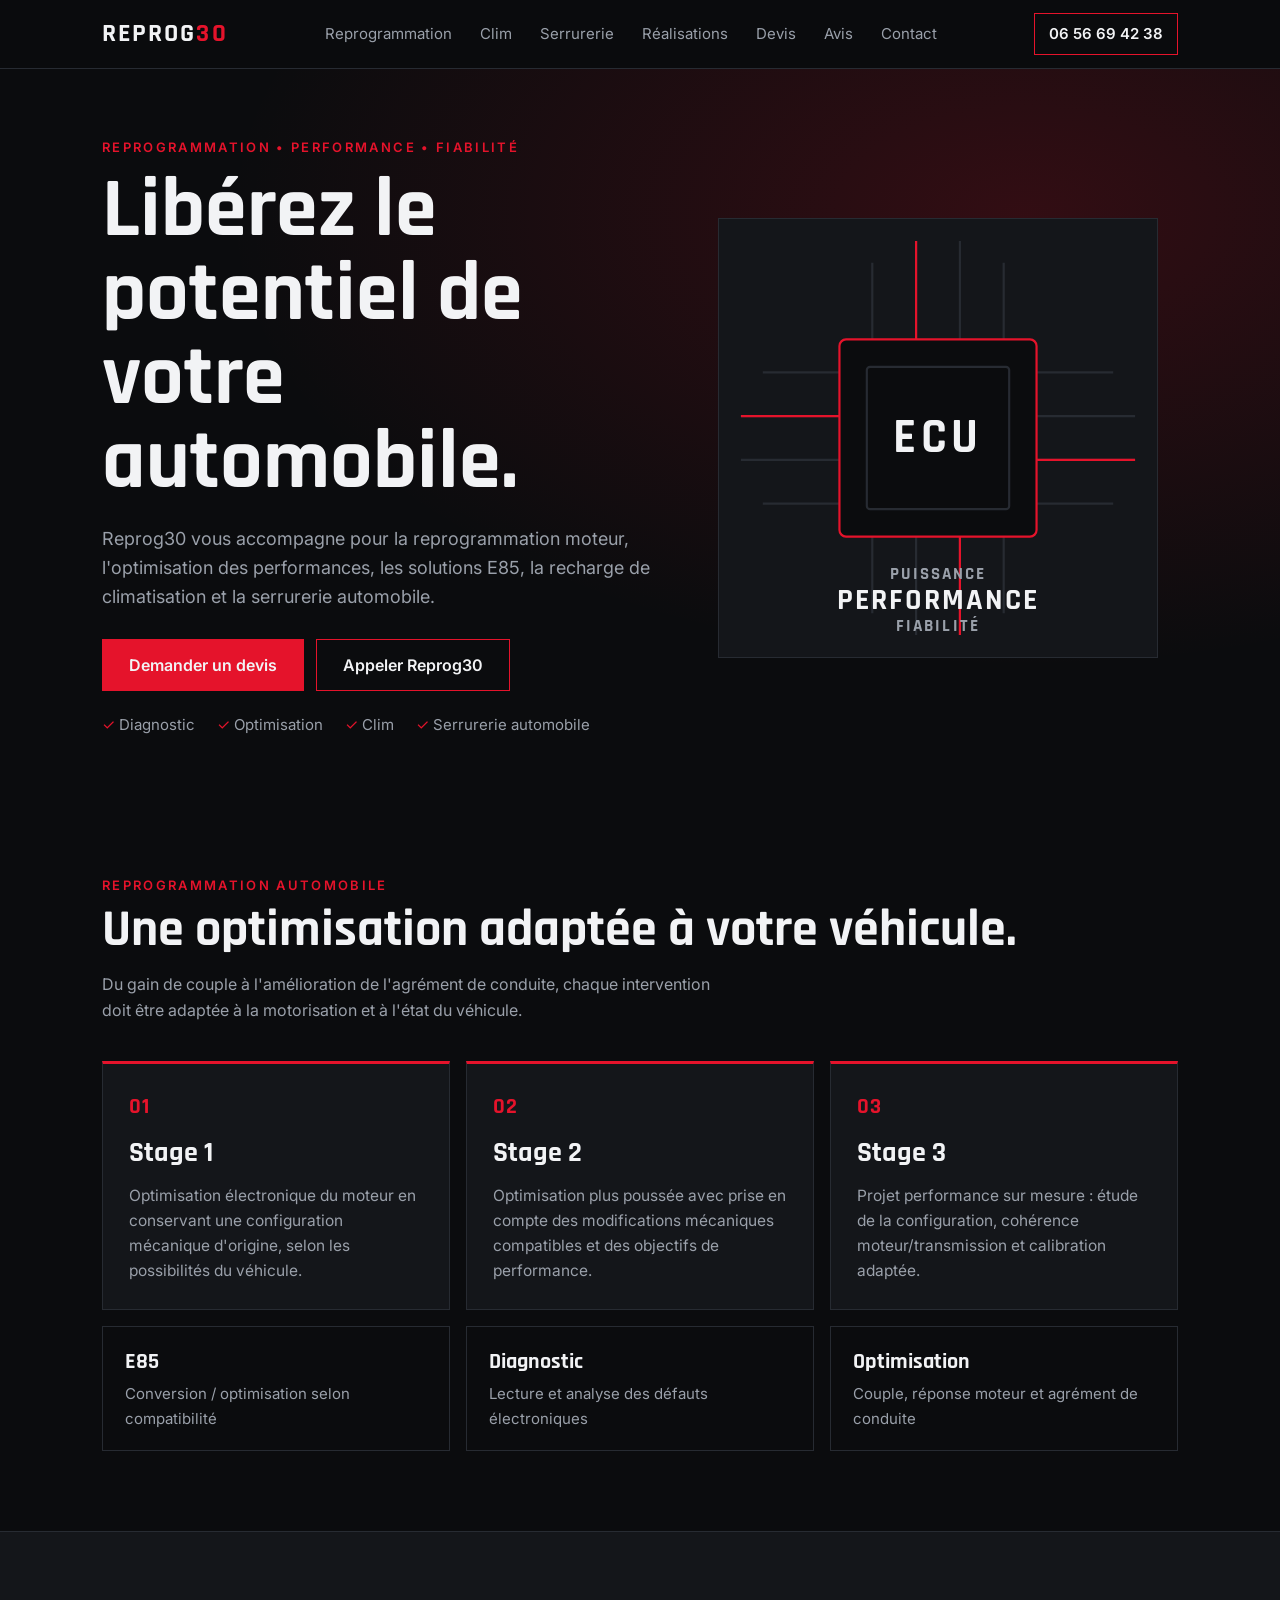
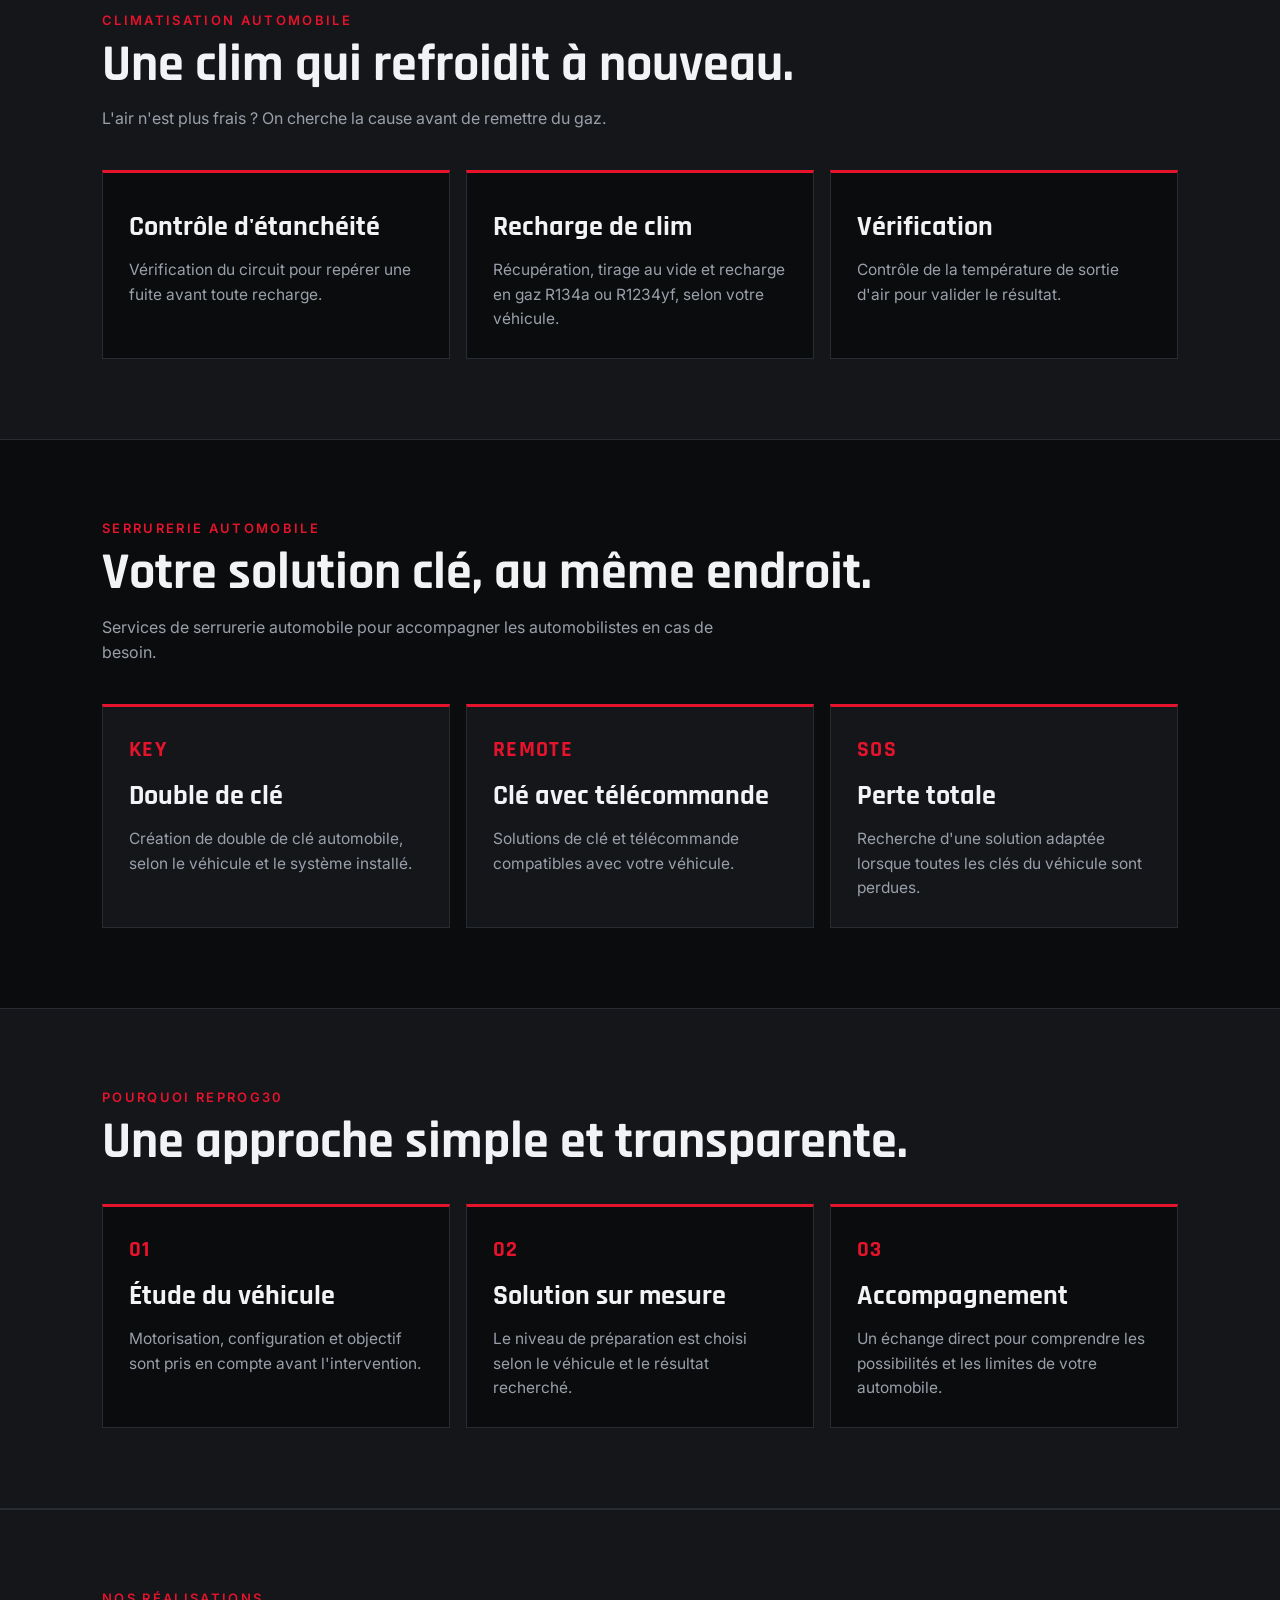
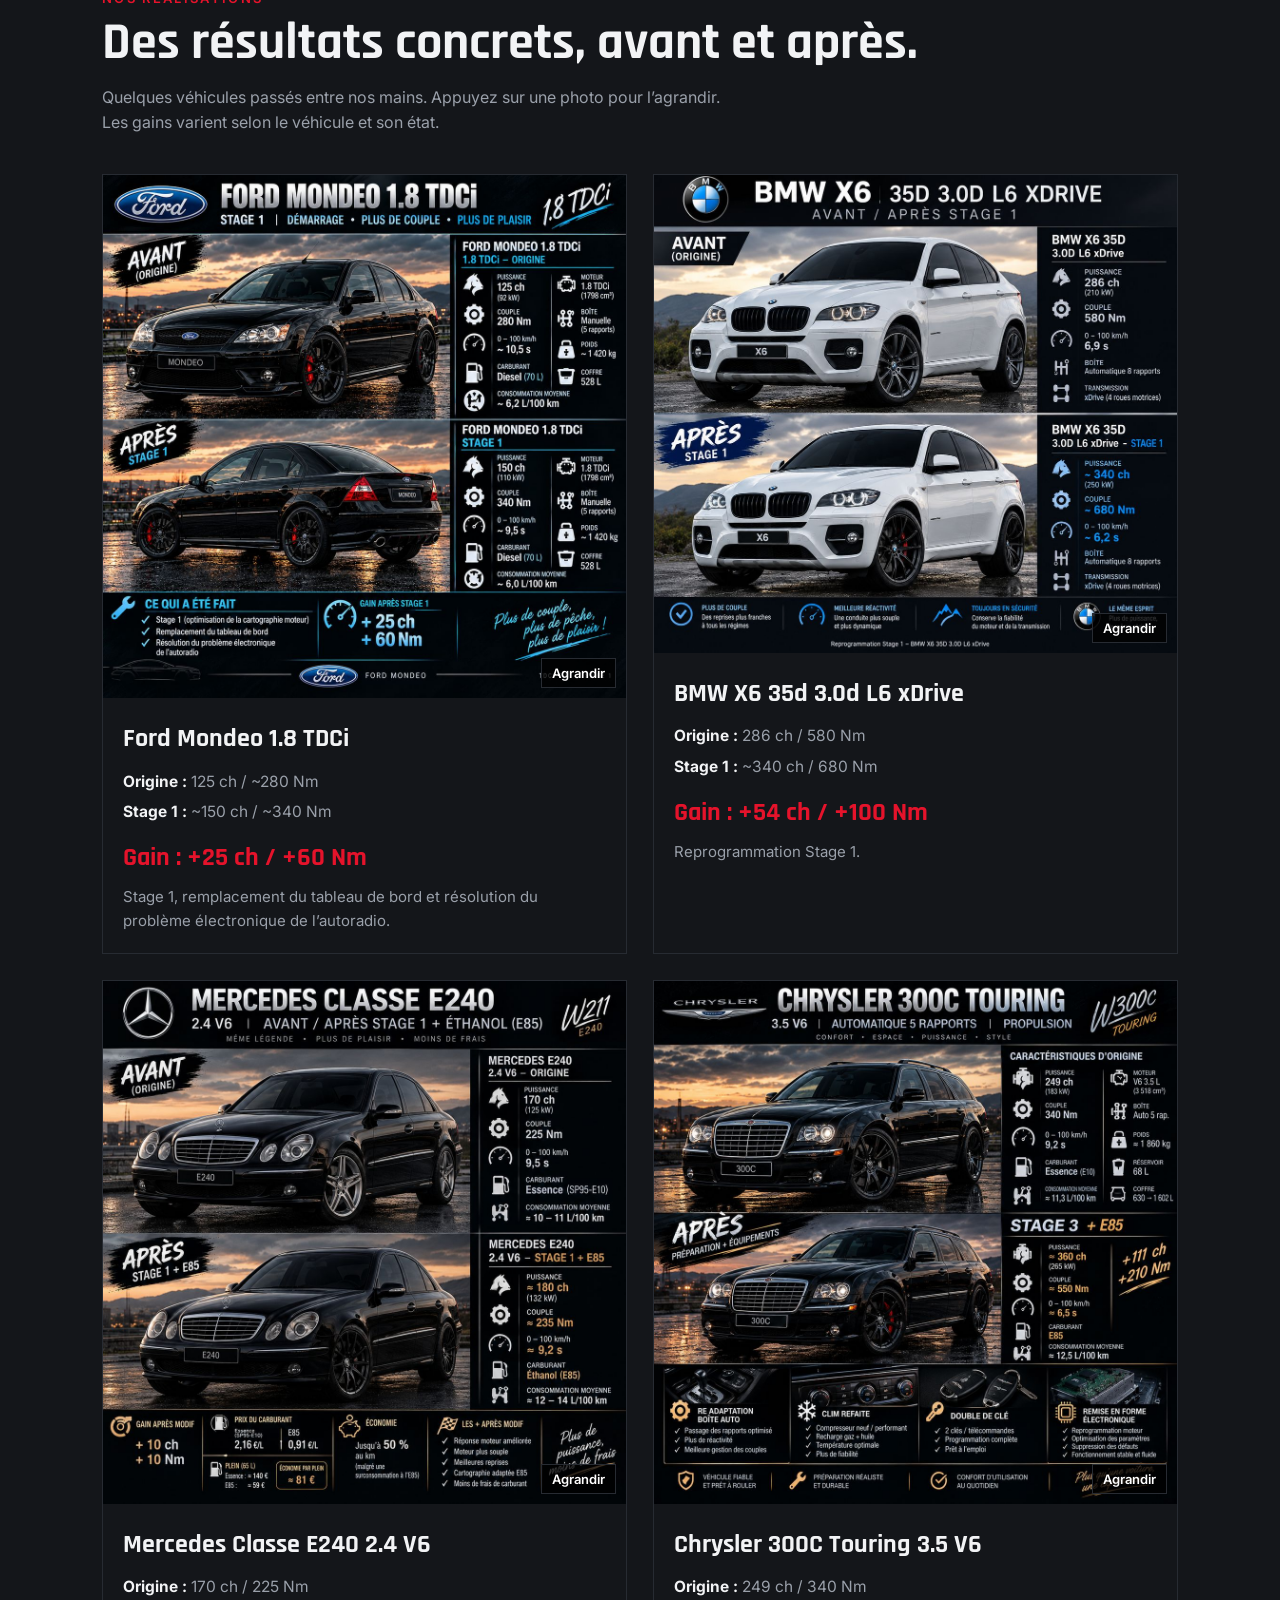
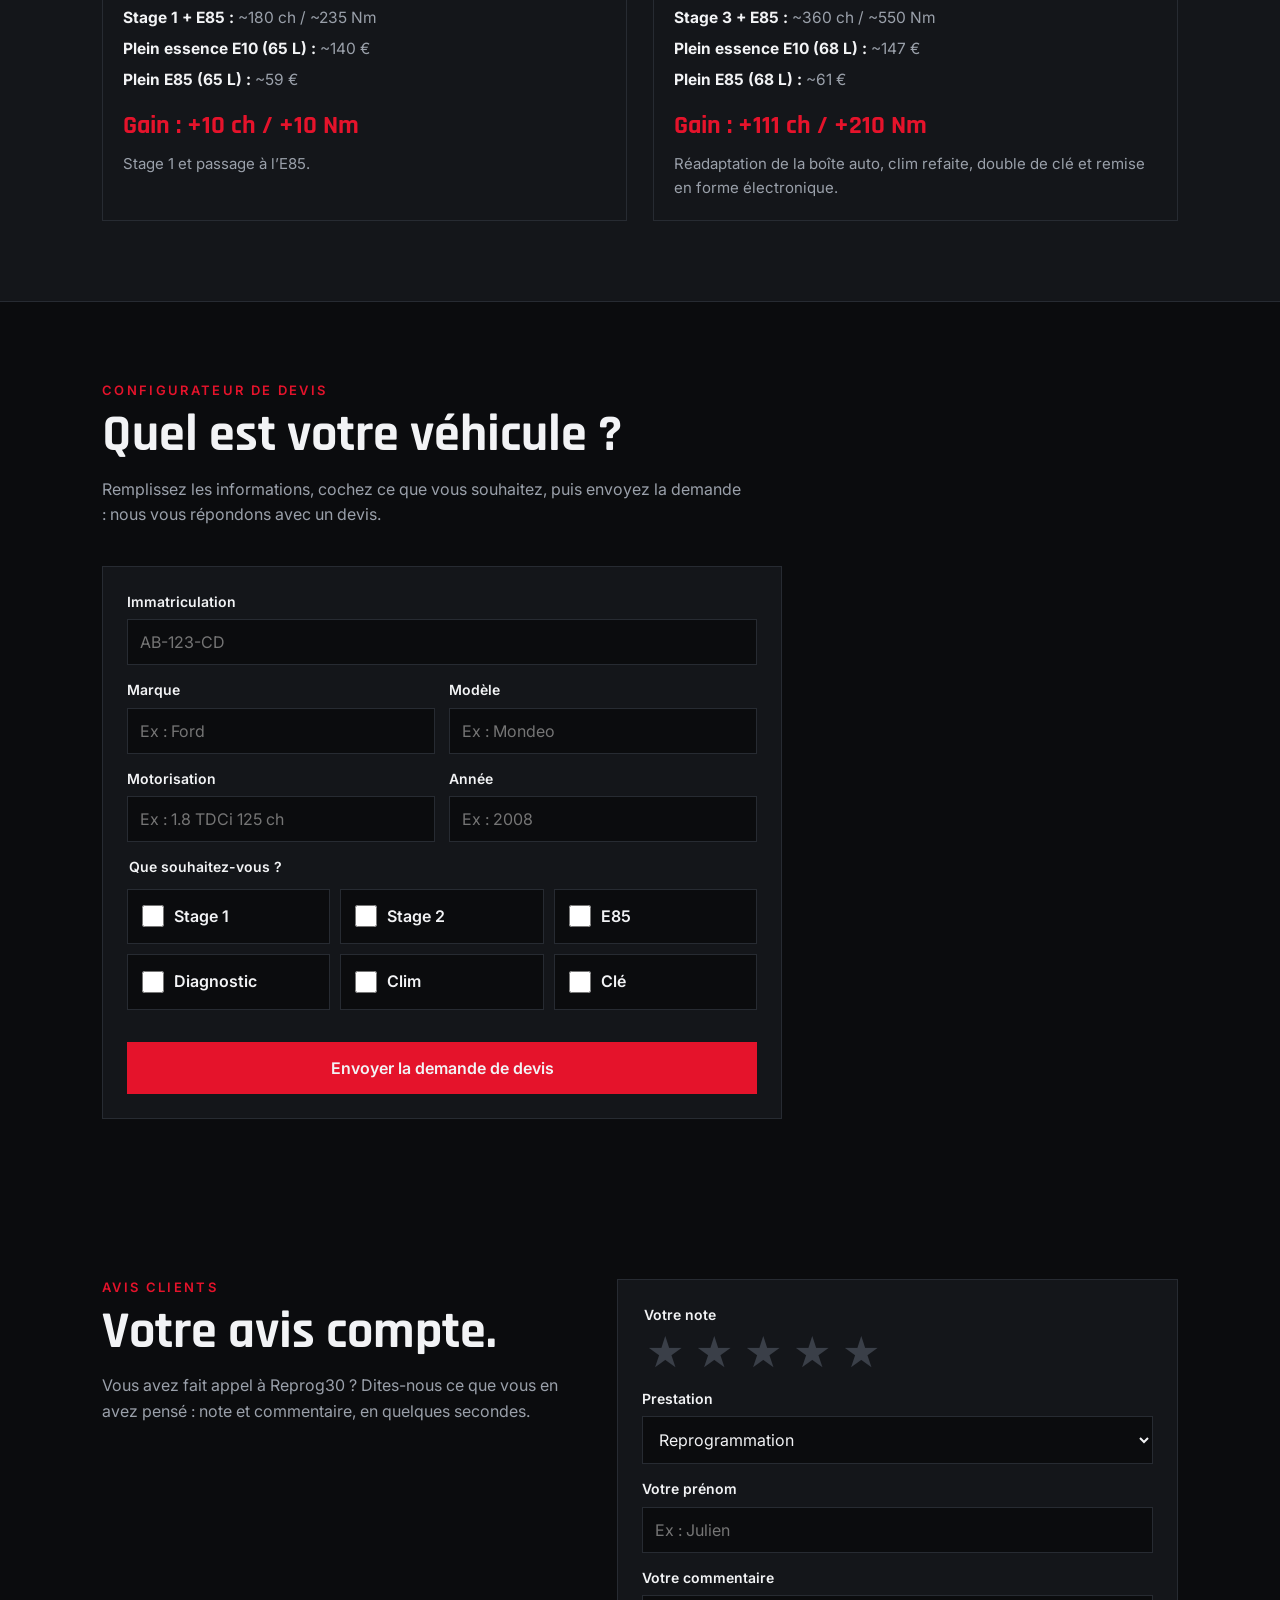
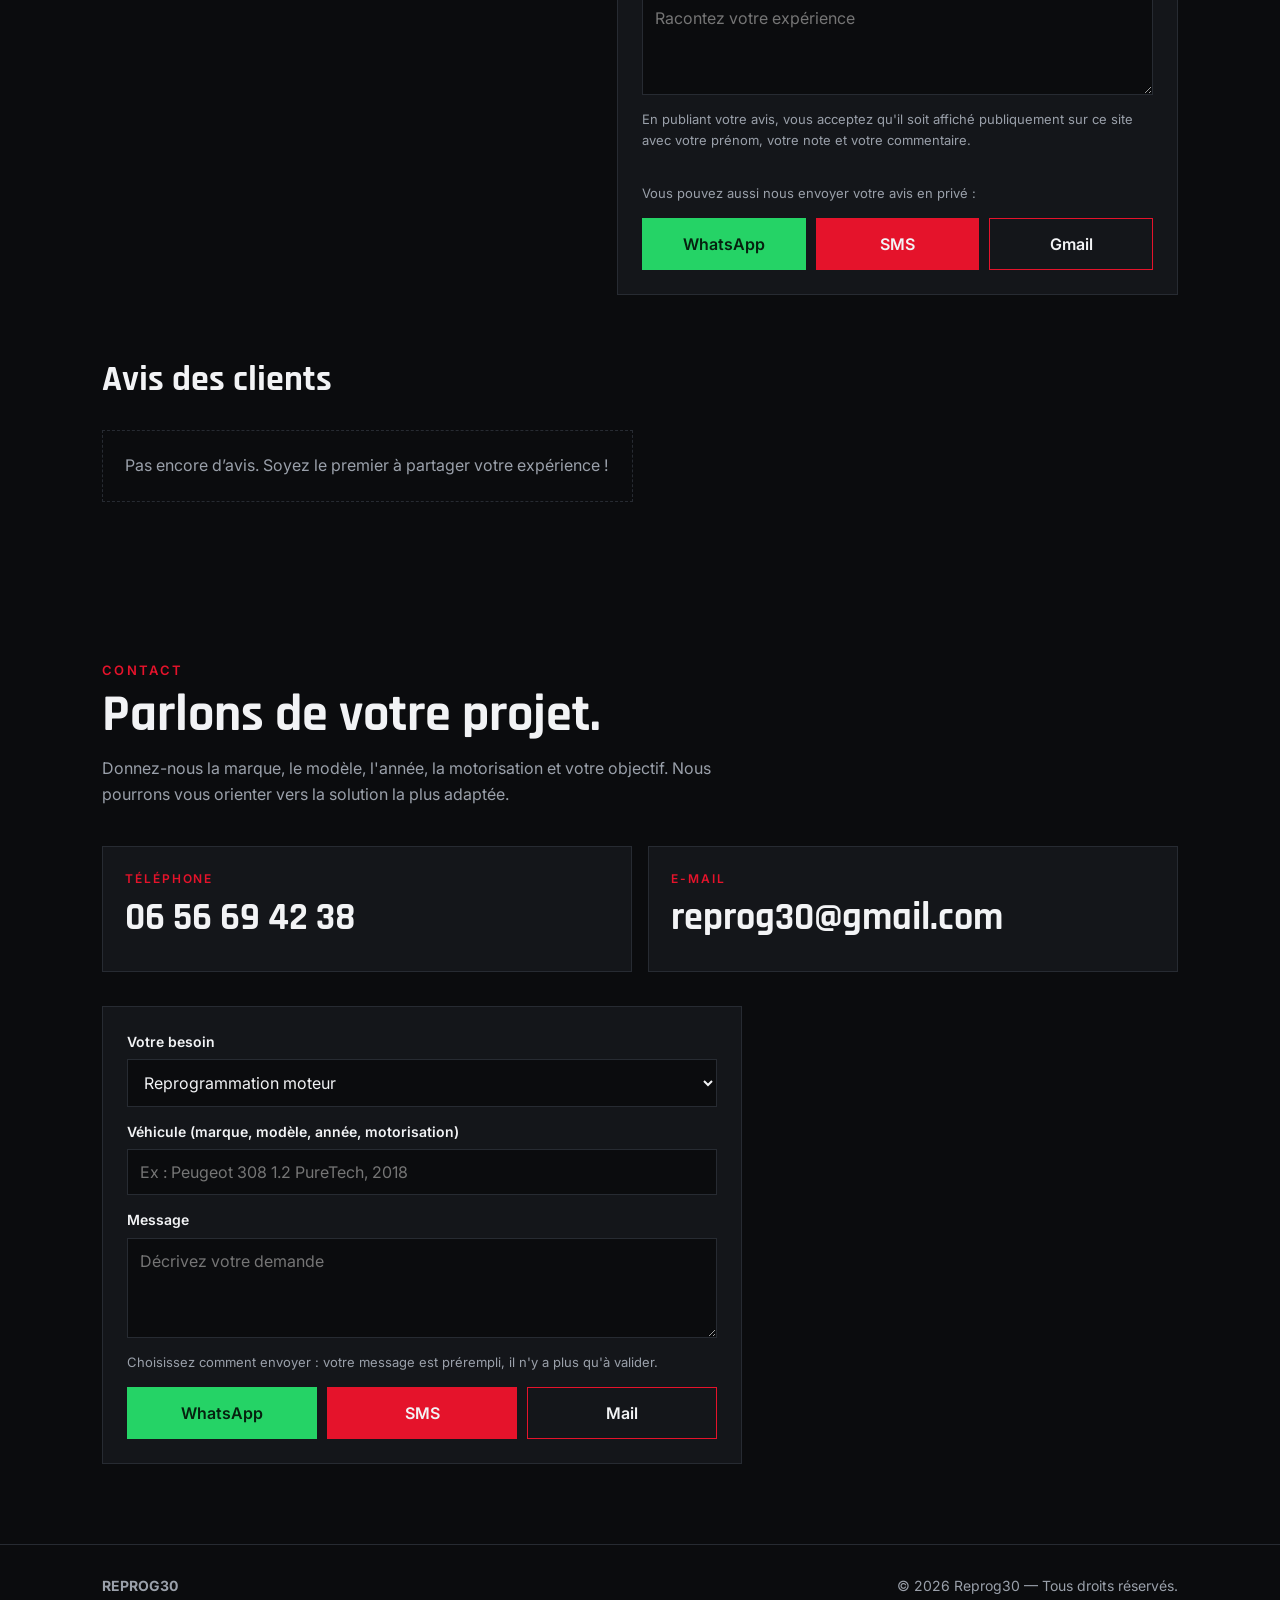
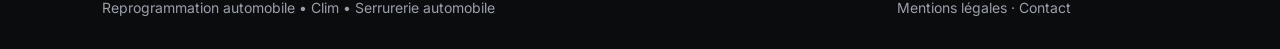
==== commit fb7d2ac3: "Add files via upload" ====
--- a/index.html
+++ b/index.html
@@ -116,6 +116,35 @@
 @keyframes pulse{50%{opacity:.35}}
 @media(prefers-reduced-motion:reduce){.pulse{animation:none}}
 
+
+/* Nos réalisations */
+.rea-grid{display:grid;gap:26px}
+@media(min-width:900px){.rea-grid{grid-template-columns:1fr 1fr}}
+.rea{background:var(--panel);border:1px solid var(--line);margin:0}
+.rea button.zoom{display:block;width:100%;padding:0;border:0;background:#000;cursor:zoom-in;position:relative}
+.rea button.zoom img{width:100%;height:auto;display:block}
+.rea button.zoom span{position:absolute;right:10px;bottom:10px;background:rgba(0,0,0,.75);color:#fff;font:600 13px var(--body);padding:6px 10px;border:1px solid var(--line)}
+.rea .txt{padding:20px}
+.rea h3{font-family:var(--display);font-weight:700;font-size:26px;margin-bottom:10px}
+.rea ul{list-style:none;padding:0;display:grid;gap:6px;color:var(--muted);font-size:15.5px}
+.rea ul b{color:var(--text)}
+.rea .gain{color:var(--accent);font-family:var(--display);font-weight:700;font-size:26px;margin:12px 0 4px}
+.rea .travaux{color:var(--muted);font-size:15px;margin-top:6px}
+.lb{position:fixed;inset:0;background:rgba(0,0,0,.94);z-index:60;overflow:auto;display:none}
+.lb.on{display:block}
+.lb img{display:block;width:100%;height:auto;max-width:1100px;margin:56px auto 24px;touch-action:pinch-zoom}
+.lb button{position:fixed;top:10px;right:10px;z-index:61;background:var(--accent);color:#fff;border:0;font:600 16px var(--body);padding:12px 18px;cursor:pointer}
+/* Configurateur de devis */
+.cfg{max-width:680px}
+.cfg .row2{display:grid;gap:14px}
+@media(min-width:560px){.cfg .row2{grid-template-columns:1fr 1fr}}
+.opts{display:grid;grid-template-columns:1fr 1fr;gap:10px;margin-top:4px}
+@media(min-width:560px){.opts{grid-template-columns:repeat(3,1fr)}}
+label.opt{display:flex;align-items:center;gap:10px;border:1px solid var(--line);padding:14px;background:var(--bg);cursor:pointer;font-size:16px}
+label.opt input{width:22px;height:22px;padding:0;flex:none;accent-color:var(--accent)}
+label.opt:has(input:checked){border-color:var(--accent)}
+.suite{border:1px solid var(--accent);padding:16px;display:grid;gap:12px}
+.suite p{color:var(--text)}
 [hidden]{display:none!important}
 /* Liste des avis publics */
 .avis-pub{margin-top:56px}
@@ -144,7 +173,8 @@
       <li><a href="#reprogrammation">Reprogrammation</a></li>
       <li><a href="#clim">Clim</a></li>
       <li><a href="#serrurerie">Serrurerie</a></li>
-      <li><a href="#prestations">Prestations</a></li>
+      <li><a href="#realisations">Réalisations</a></li>
+      <li><a href="#configurateur">Devis</a></li>
       <li><a href="#avis">Avis</a></li>
       <li><a href="#contact">Contact</a></li>
     </ul>
@@ -160,7 +190,7 @@
         <h1>Libérez le potentiel de votre automobile.</h1>
         <p class="lead">Reprog30 vous accompagne pour la reprogrammation moteur, l'optimisation des performances, les solutions E85, la recharge de climatisation et la serrurerie automobile.</p>
         <div class="cta">
-          <a class="btn primary" href="#contact">Demander un devis</a>
+          <a class="btn primary" href="#configurateur">Demander un devis</a>
           <a class="btn ghost" href="tel:+33656694238">Appeler Reprog30</a>
         </div>
         <div class="checks"><span>Diagnostic</span><span>Optimisation</span><span>Clim</span><span>Serrurerie automobile</span></div>
@@ -235,6 +265,101 @@
         <article class="card"><span class="n">02</span><h3>Solution sur mesure</h3><p>Le niveau de préparation est choisi selon le véhicule et le résultat recherché.</p></article>
         <article class="card"><span class="n">03</span><h3>Accompagnement</h3><p>Un échange direct pour comprendre les possibilités et les limites de votre automobile.</p></article>
       </div>
+    </div>
+  </section>
+
+  <section id="realisations" class="alt">
+    <div class="wrap">
+      <p class="tag">NOS RÉALISATIONS</p>
+      <h2>Des résultats concrets, avant et après.</h2>
+      <p class="intro">Quelques véhicules passés entre nos mains. Appuyez sur une photo pour l’agrandir. Les gains varient selon le véhicule et son état.</p>
+      <div class="rea-grid">
+        <figure class="rea">
+          <button class="zoom" type="button" data-zoom aria-label="Agrandir la photo : Ford Mondeo 1.8 TDCi"><img src="[data-uri]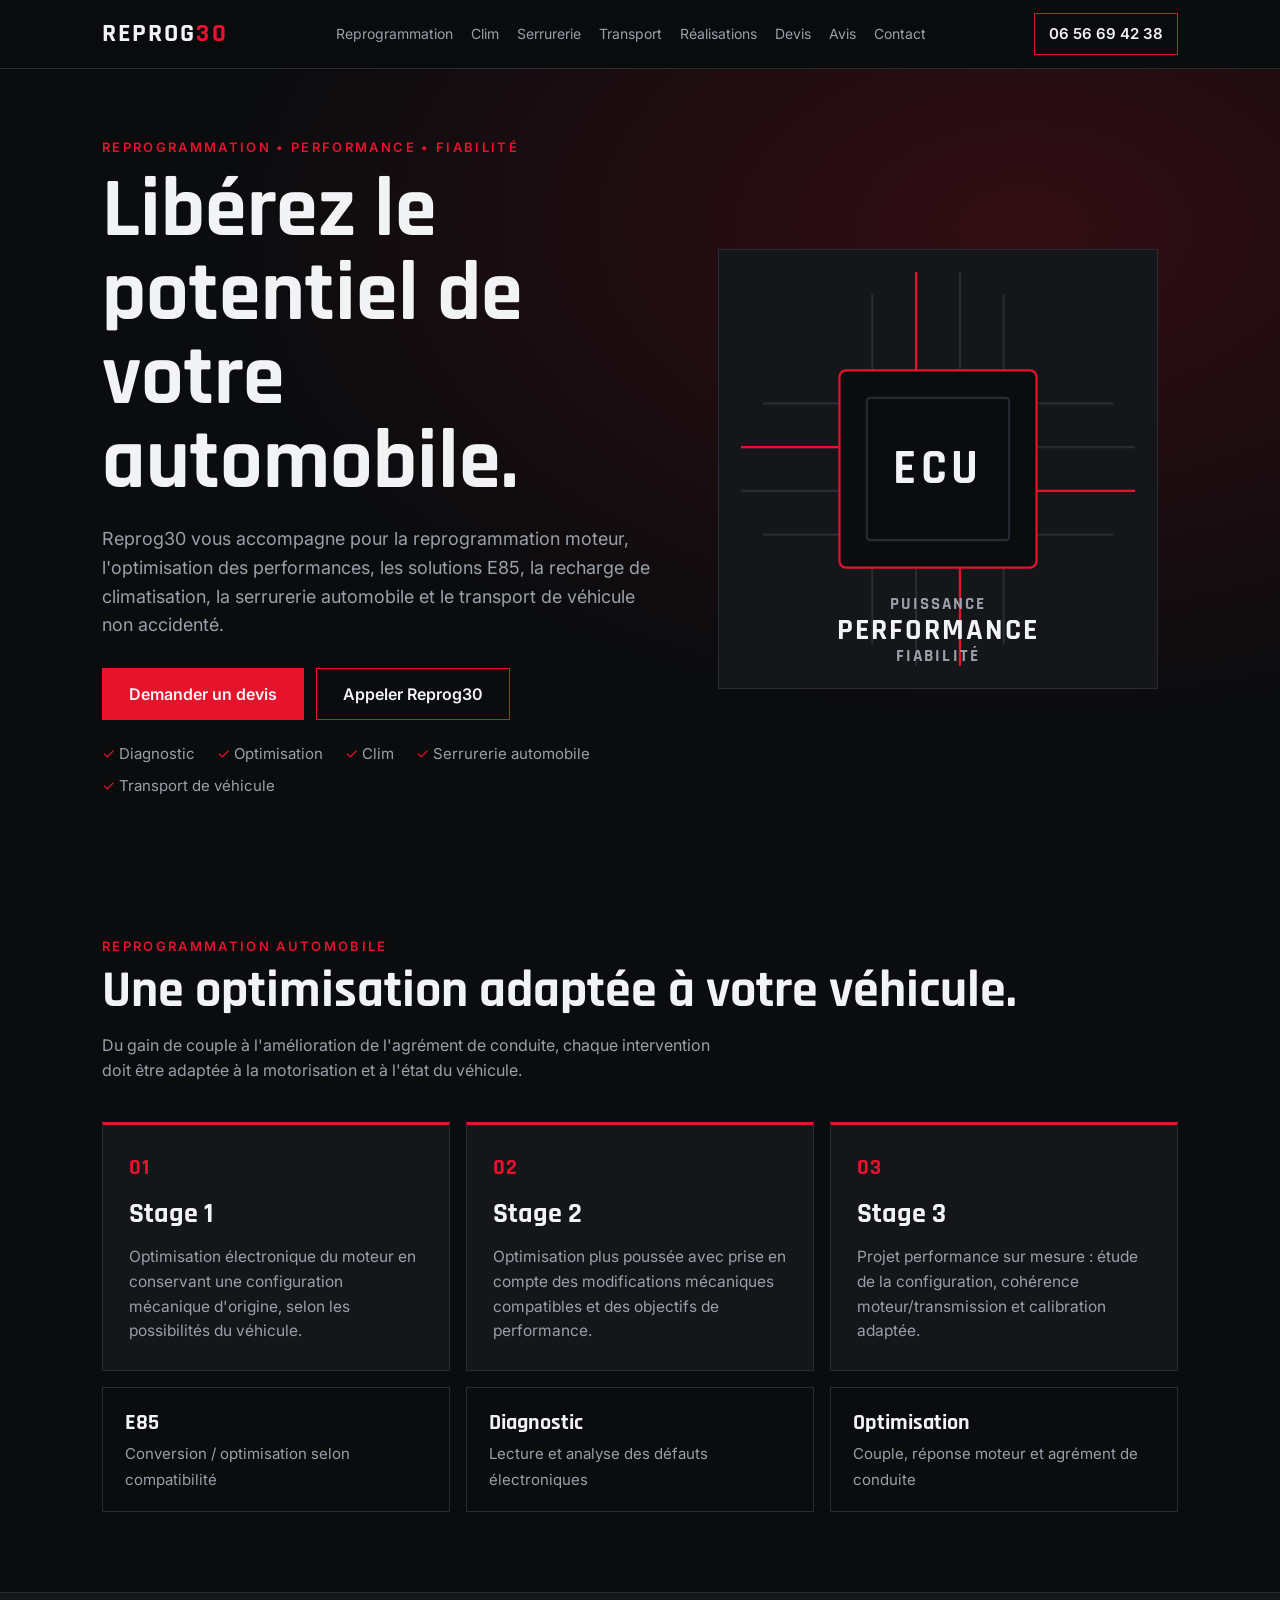
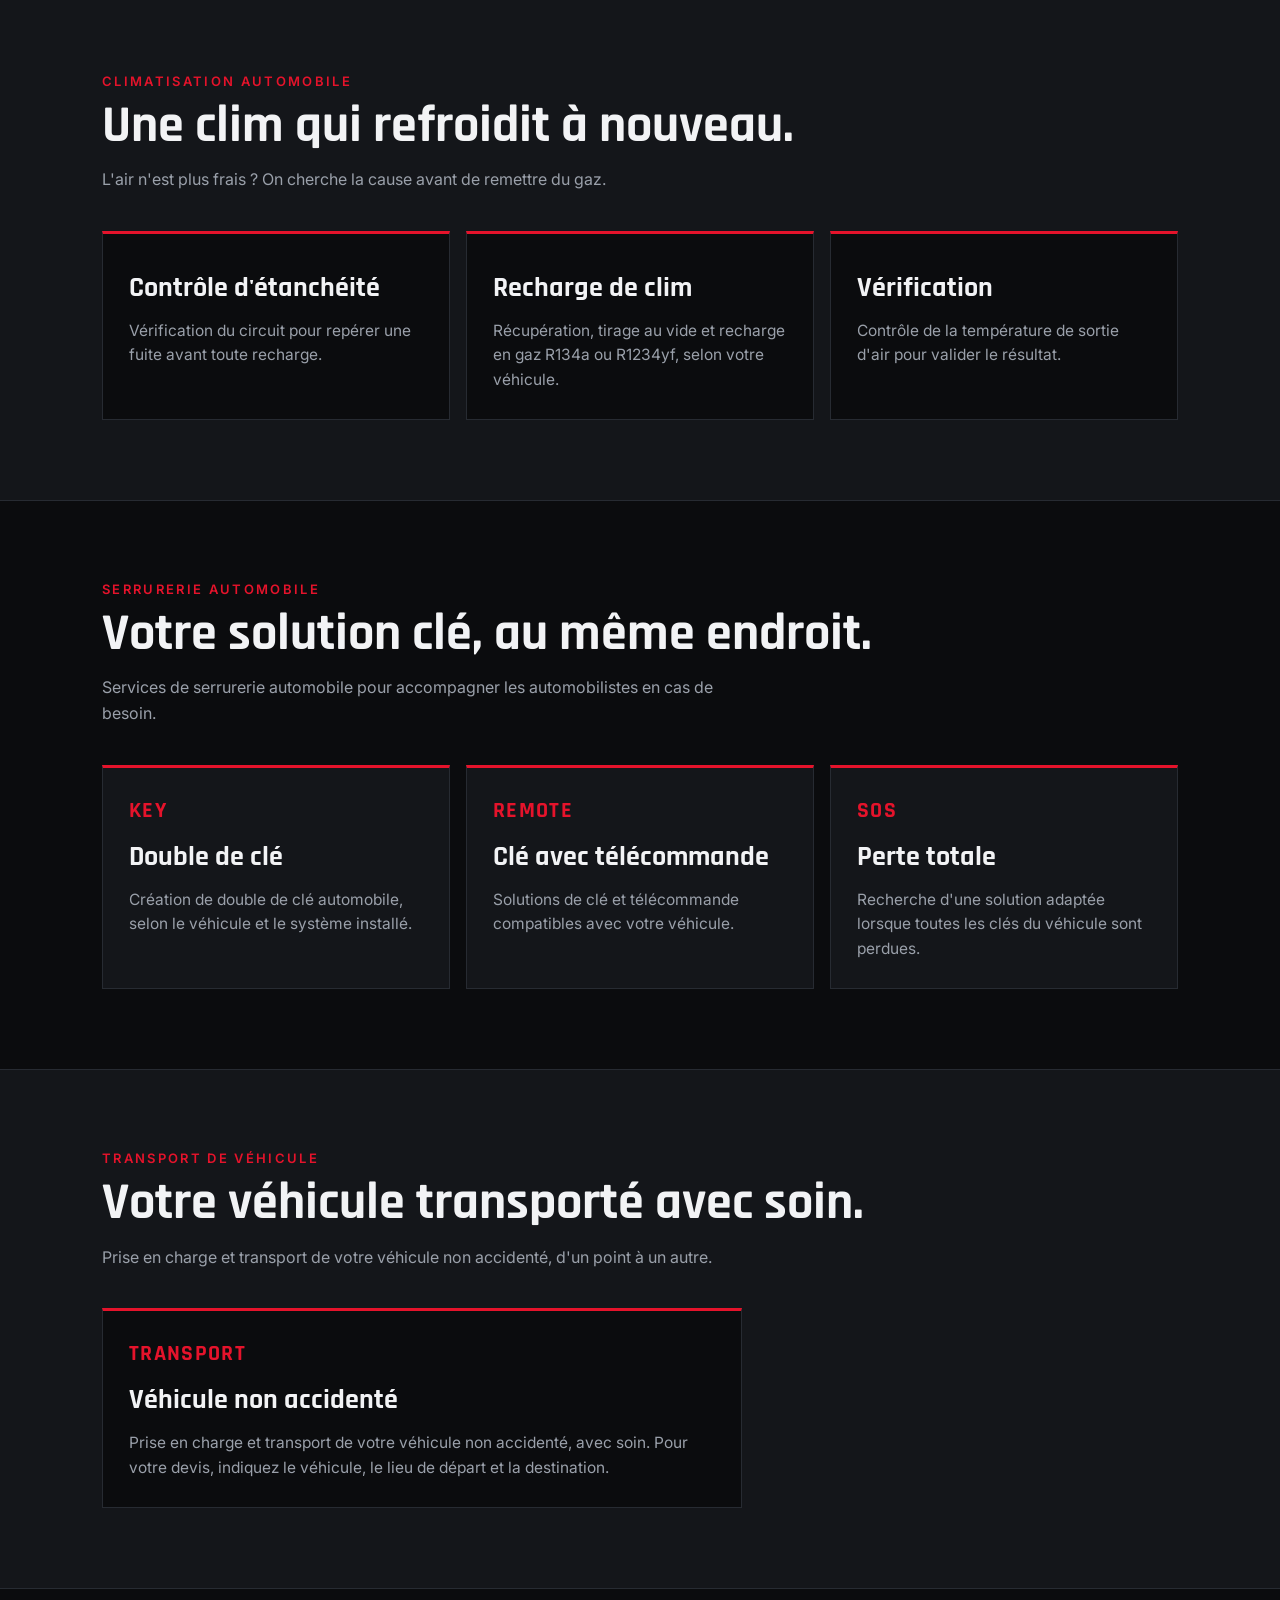
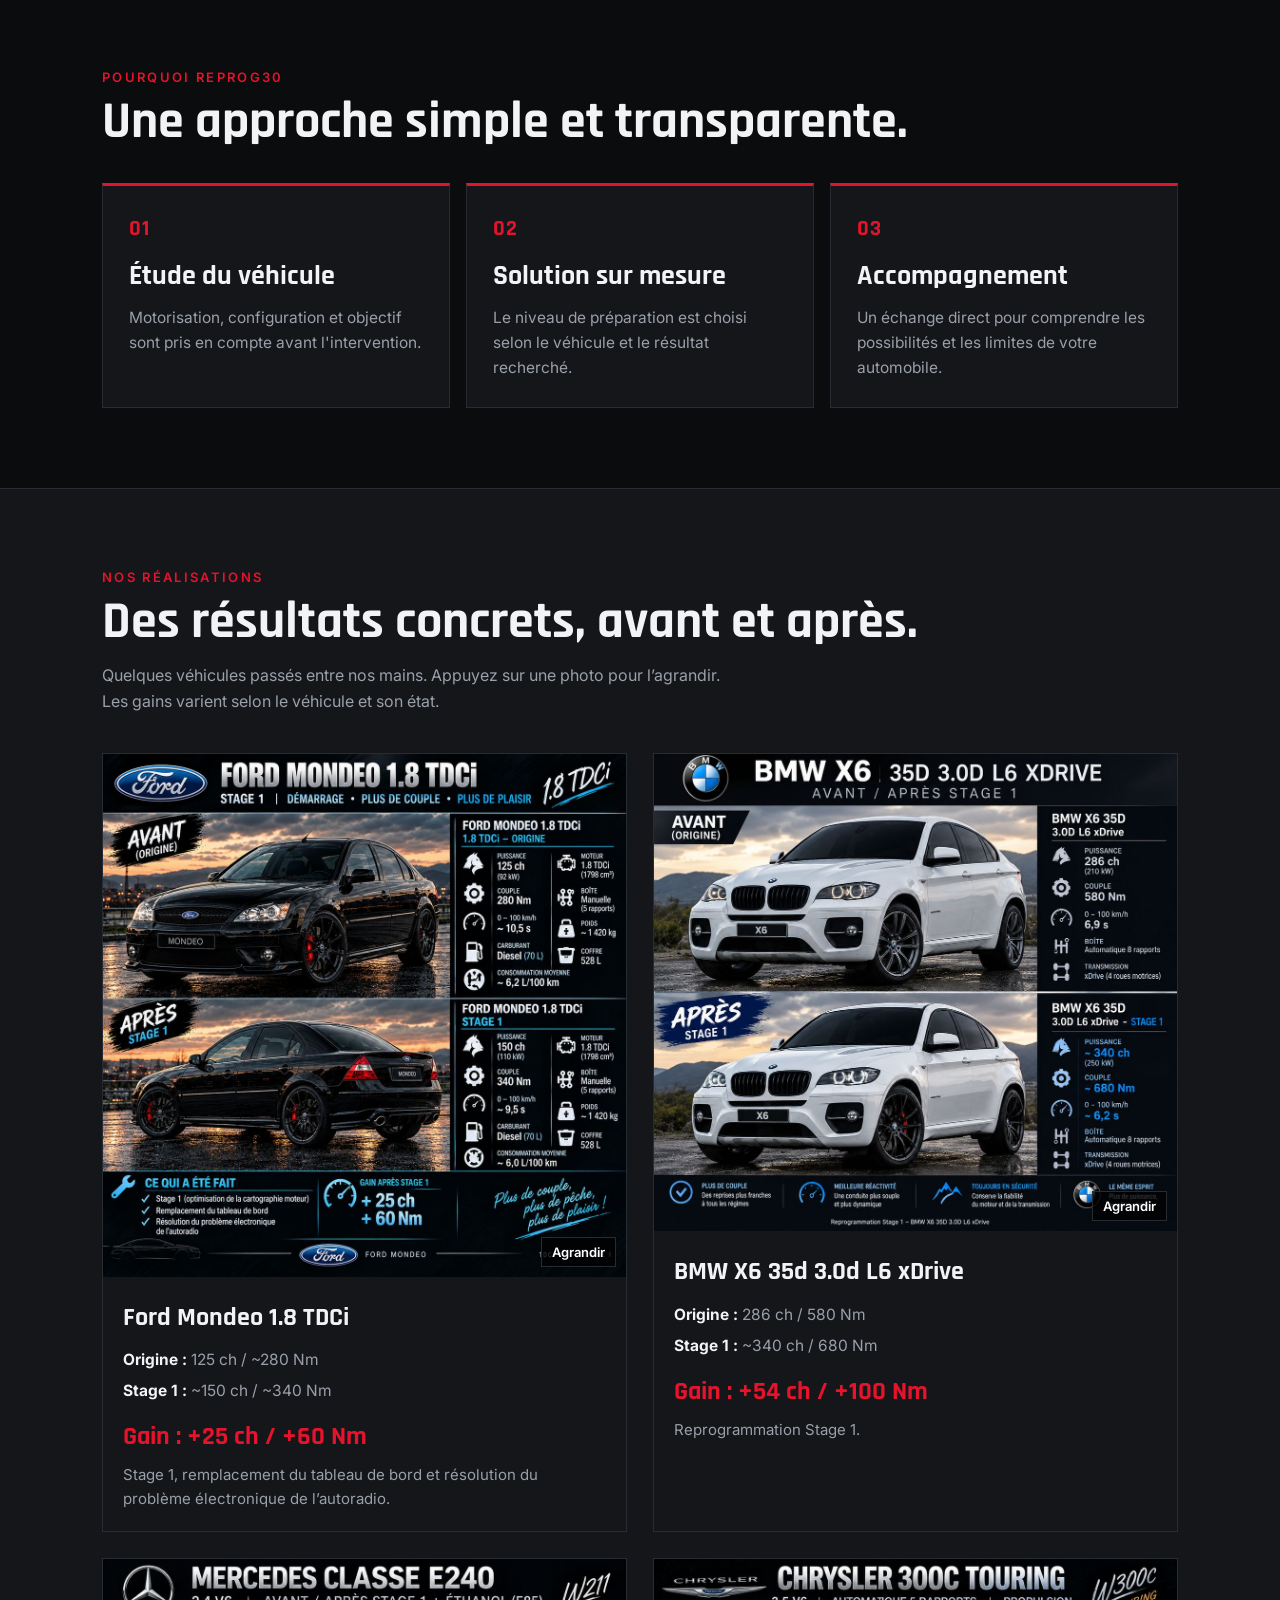
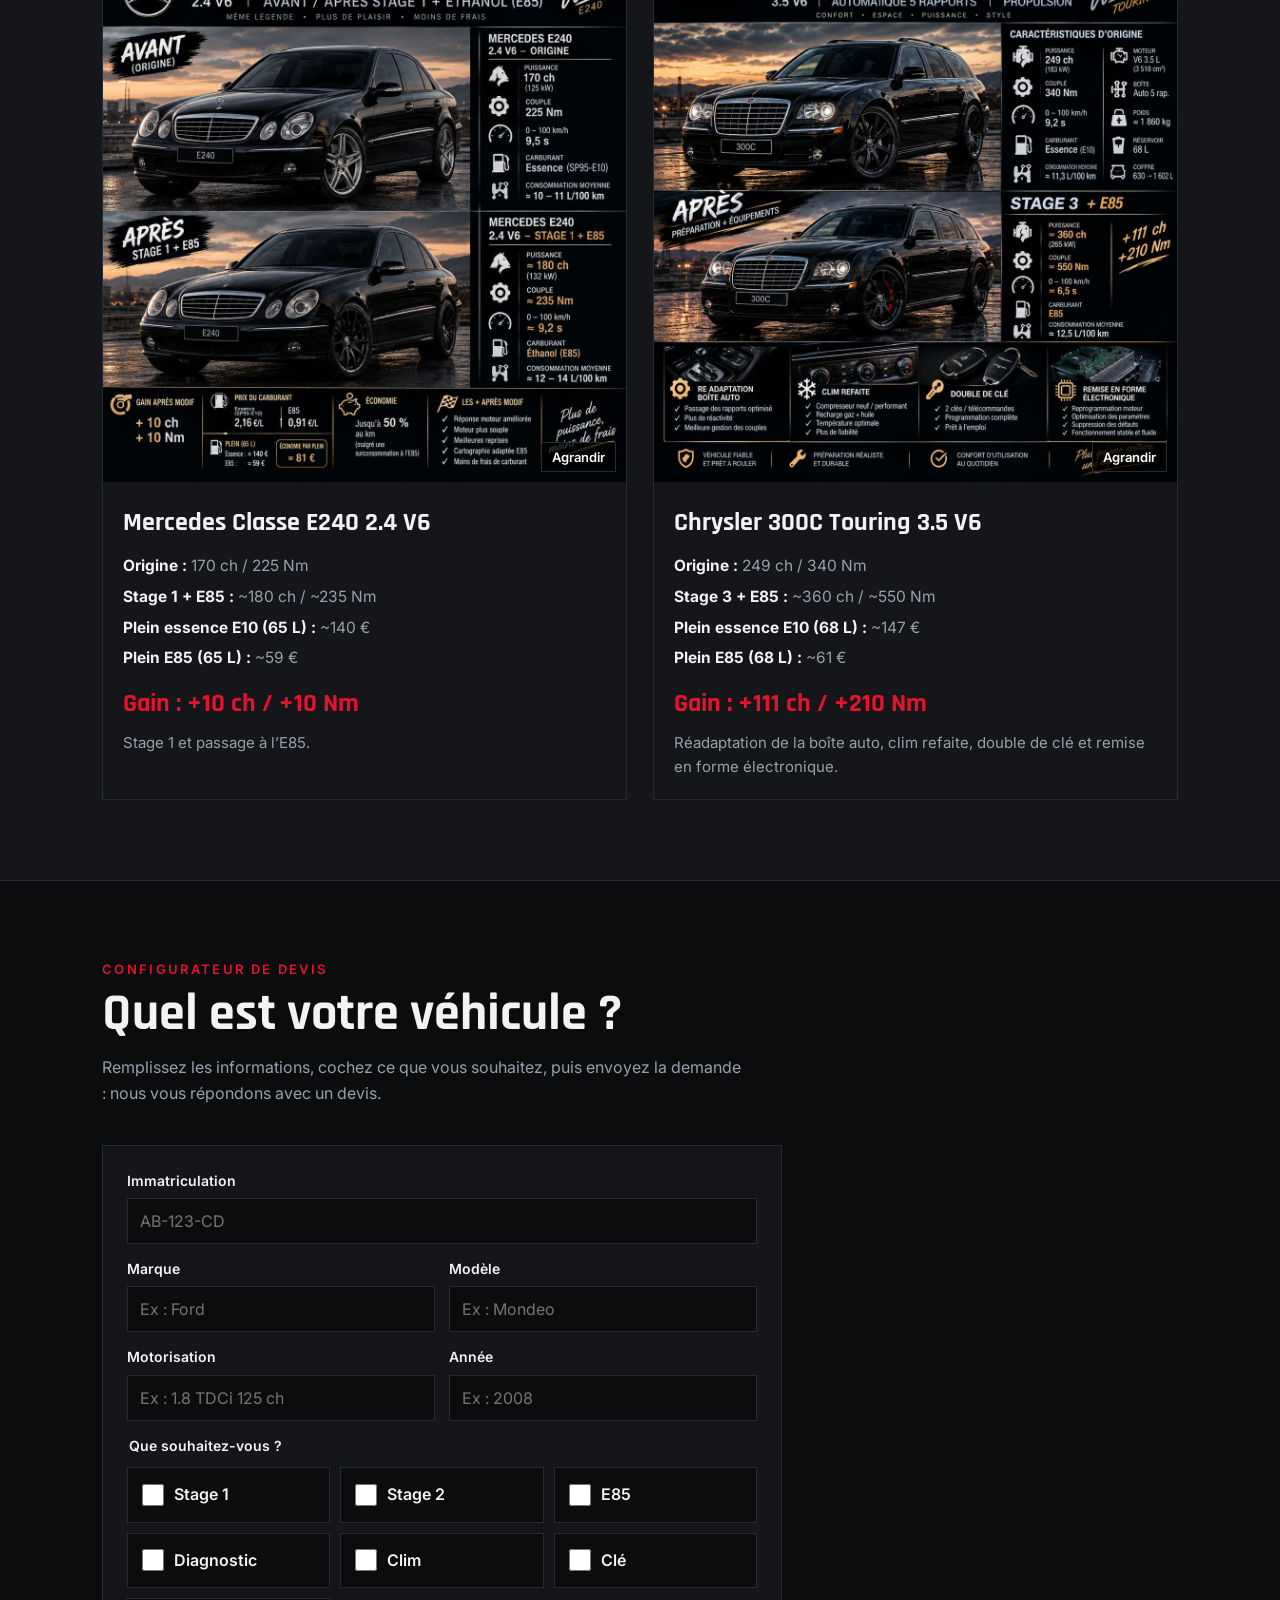
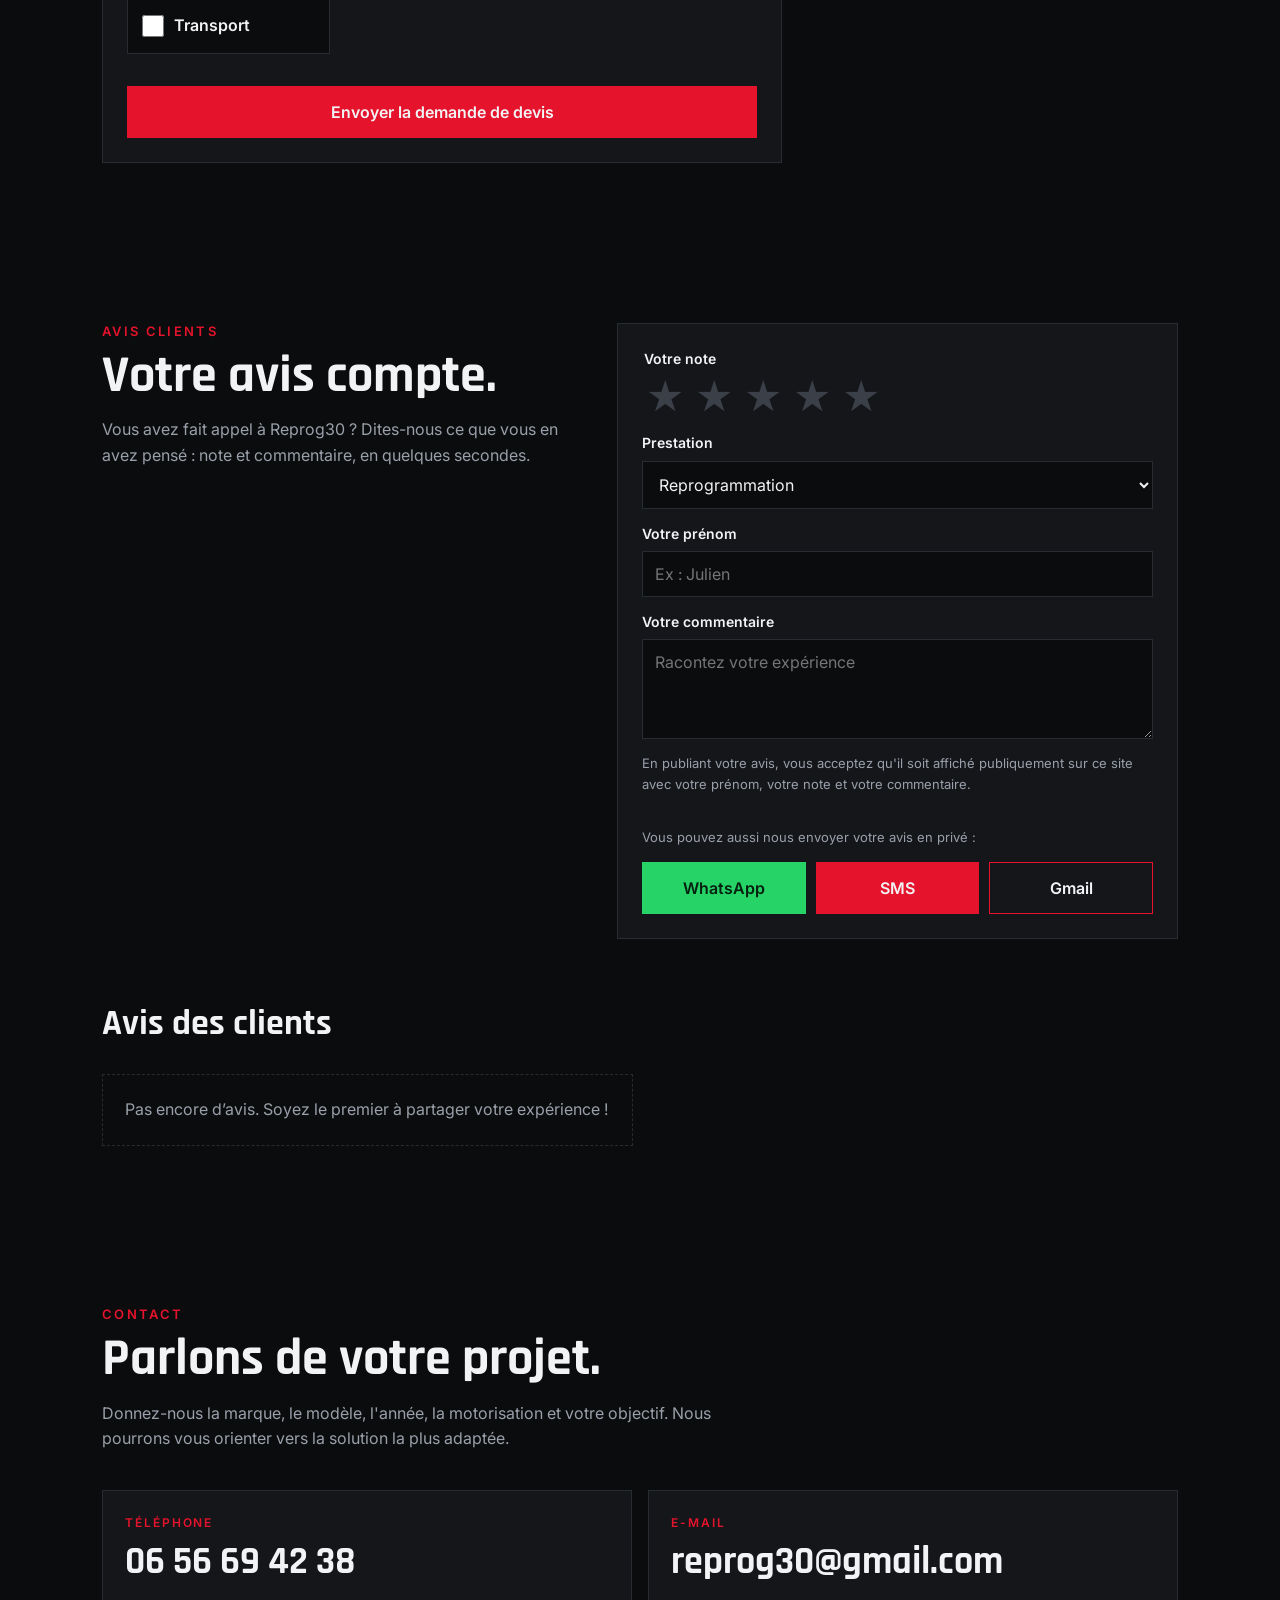
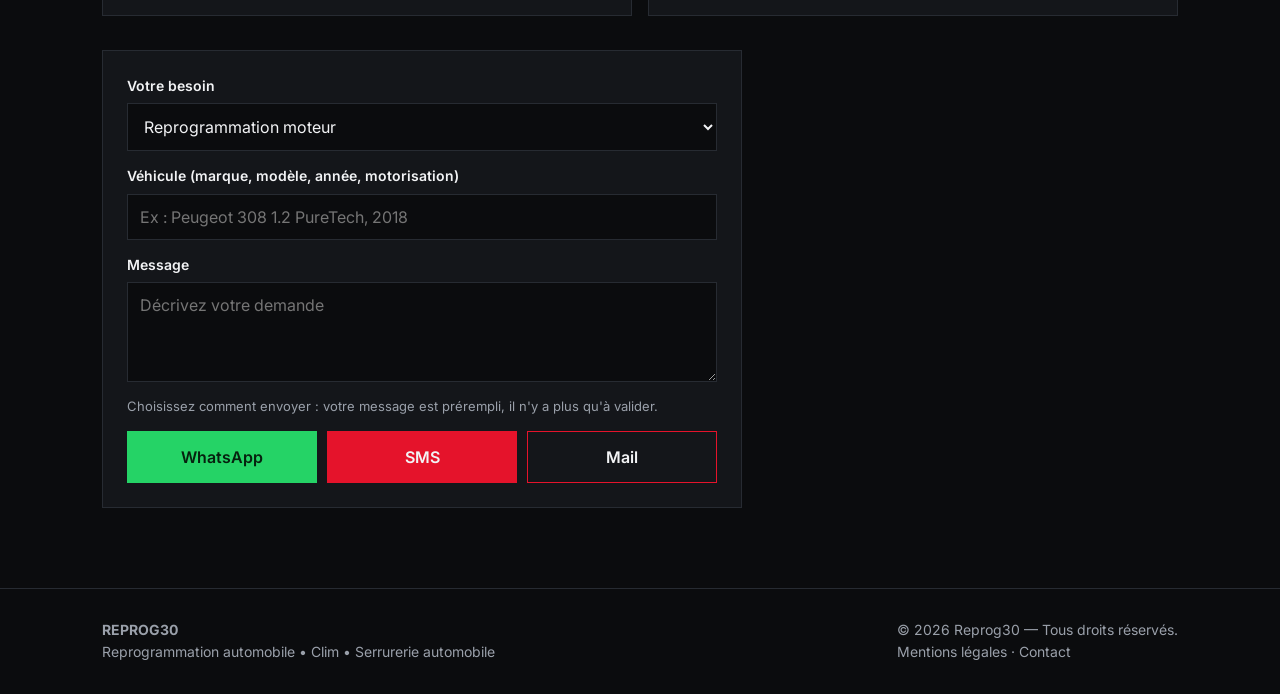
==== commit 3c7c3f23: "Rename index-1.html to index.html" ====
--- a/index.html
+++ b/index.html
@@ -3,8 +3,8 @@
 <head>
 <meta charset="utf-8">
 <meta name="viewport" content="width=device-width, initial-scale=1">
-<title>Reprog30 — Reprogrammation Automobile, Clim & Serrurerie</title>
-<meta name="description" content="Reprog30 — Reprogrammation automobile, optimisation moteur, E85, recharge de climatisation et serrurerie automobile.">
+<title>Reprog30 — Reprogrammation Automobile, Clim, Serrurerie & Transport</title>
+<meta name="description" content="Reprog30 — Reprogrammation automobile, optimisation moteur, E85, recharge de climatisation, serrurerie automobile et transport de véhicule non accidenté.">
 <link rel="preconnect" href="https://fonts.googleapis.com">
 <link rel="preconnect" href="https://fonts.gstatic.com" crossorigin>
 <link href="https://fonts.googleapis.com/css2?family=Inter:wght@400;500;600&family=Rajdhani:wght@600;700&display=swap" rel="stylesheet">
@@ -26,8 +26,8 @@
 nav.top .wrap{display:flex;align-items:center;justify-content:space-between;height:68px}
 .logo{font-family:var(--display);font-weight:700;font-size:26px;letter-spacing:.08em;text-decoration:none}
 .logo b{color:var(--accent)}
-nav.top ul{display:none;list-style:none;padding:0;gap:28px}
-nav.top ul a{text-decoration:none;color:var(--muted);font-size:15px}
+nav.top ul{display:none;list-style:none;padding:0;gap:18px;margin:0 16px}
+nav.top ul a{text-decoration:none;color:var(--muted);font-size:14px;white-space:nowrap}
 nav.top ul a:hover{color:var(--text)}
 .navtel{font-weight:600;text-decoration:none;font-size:15px;border:1px solid var(--accent);padding:8px 14px}
 @media(min-width:900px){nav.top ul{display:flex}}
@@ -173,6 +173,7 @@
       <li><a href="#reprogrammation">Reprogrammation</a></li>
       <li><a href="#clim">Clim</a></li>
       <li><a href="#serrurerie">Serrurerie</a></li>
+      <li><a href="#transport">Transport</a></li>
       <li><a href="#realisations">Réalisations</a></li>
       <li><a href="#configurateur">Devis</a></li>
       <li><a href="#avis">Avis</a></li>
@@ -188,12 +189,12 @@
       <div>
         <p class="eyebrow">REPROGRAMMATION • PERFORMANCE • FIABILITÉ</p>
         <h1>Libérez le potentiel de votre automobile.</h1>
-        <p class="lead">Reprog30 vous accompagne pour la reprogrammation moteur, l'optimisation des performances, les solutions E85, la recharge de climatisation et la serrurerie automobile.</p>
+        <p class="lead">Reprog30 vous accompagne pour la reprogrammation moteur, l'optimisation des performances, les solutions E85, la recharge de climatisation, la serrurerie automobile et le transport de véhicule non accidenté.</p>
         <div class="cta">
           <a class="btn primary" href="#configurateur">Demander un devis</a>
           <a class="btn ghost" href="tel:+33656694238">Appeler Reprog30</a>
         </div>
-        <div class="checks"><span>Diagnostic</span><span>Optimisation</span><span>Clim</span><span>Serrurerie automobile</span></div>
+        <div class="checks"><span>Diagnostic</span><span>Optimisation</span><span>Clim</span><span>Serrurerie automobile</span><span>Transport de véhicule</span></div>
       </div>
       <div class="ecu" aria-hidden="true">
         <svg viewBox="0 0 400 400" fill="none">
@@ -256,7 +257,18 @@
     </div>
   </section>
 
-  <section id="prestations" class="alt">
+  <section id="transport" class="alt">
+    <div class="wrap">
+      <p class="tag">TRANSPORT DE VÉHICULE</p>
+      <h2>Votre véhicule transporté avec soin.</h2>
+      <p class="intro">Prise en charge et transport de votre véhicule non accidenté, d'un point à un autre.</p>
+      <div class="cards" style="grid-template-columns:1fr;max-width:640px">
+        <article class="card"><span class="n">TRANSPORT</span><h3>Véhicule non accidenté</h3><p>Prise en charge et transport de votre véhicule non accidenté, avec soin. Pour votre devis, indiquez le véhicule, le lieu de départ et la destination.</p></article>
+      </div>
+    </div>
+  </section>
+
+  <section id="prestations">
     <div class="wrap">
       <p class="tag">POURQUOI REPROG30</p>
       <h2>Une approche simple et transparente.</h2>
@@ -348,6 +360,7 @@
             <label class="opt"><input type="checkbox" name="presta" value="Diagnostic">Diagnostic</label>
             <label class="opt"><input type="checkbox" name="presta" value="Clim">Clim</label>
             <label class="opt"><input type="checkbox" name="presta" value="Clé">Clé</label>
+            <label class="opt"><input type="checkbox" name="presta" value="Transport de véhicule">Transport</label>
           </div>
         </fieldset>
         <p class="retour" id="cfgRetour" role="status"></p>
@@ -388,6 +401,7 @@
               <option>E85</option>
               <option>Recharge de clim</option>
               <option>Serrurerie automobile</option>
+              <option>Transport de véhicule</option>
               <option>Autre</option>
             </select>
           </label>
@@ -434,6 +448,7 @@
             <option>E85</option>
             <option>Recharge de climatisation</option>
             <option>Serrurerie automobile</option>
+            <option>Transport de véhicule non accidenté</option>
             <option>Autre demande</option>
           </select>
         </label>
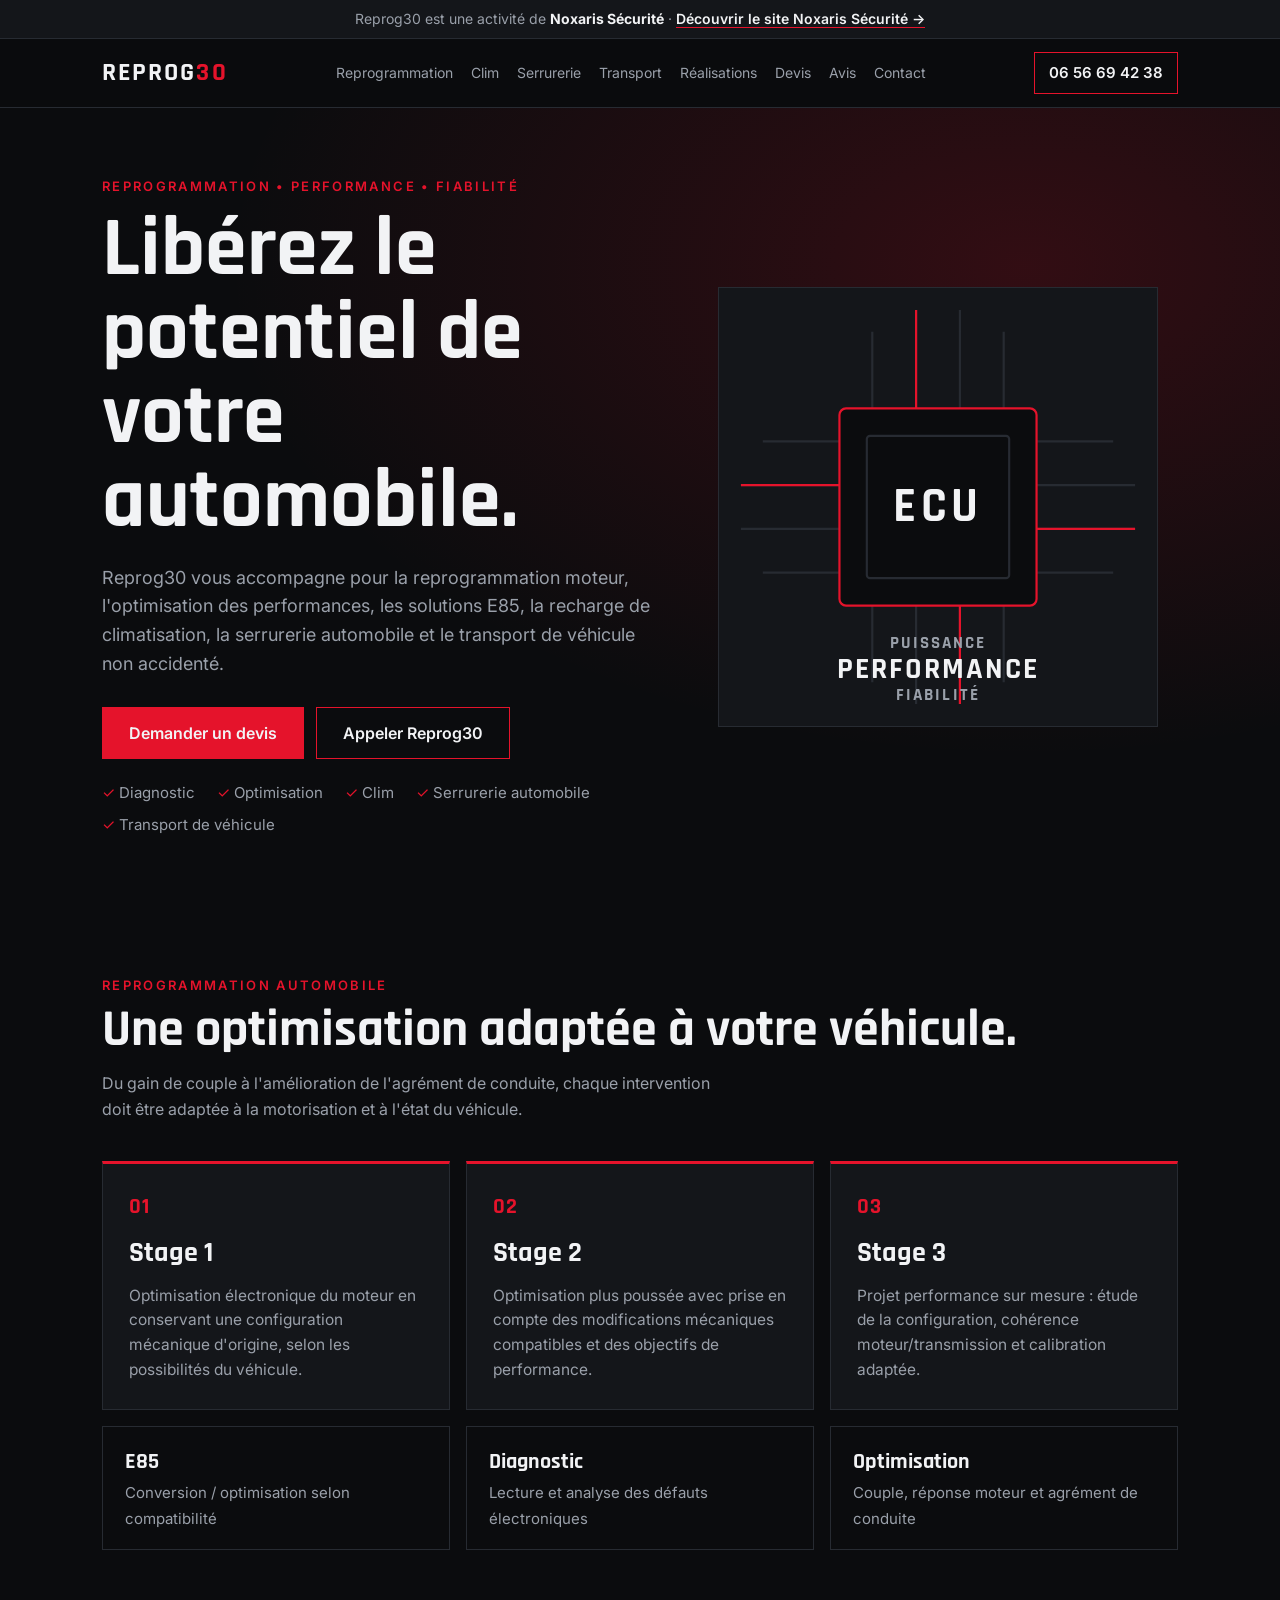
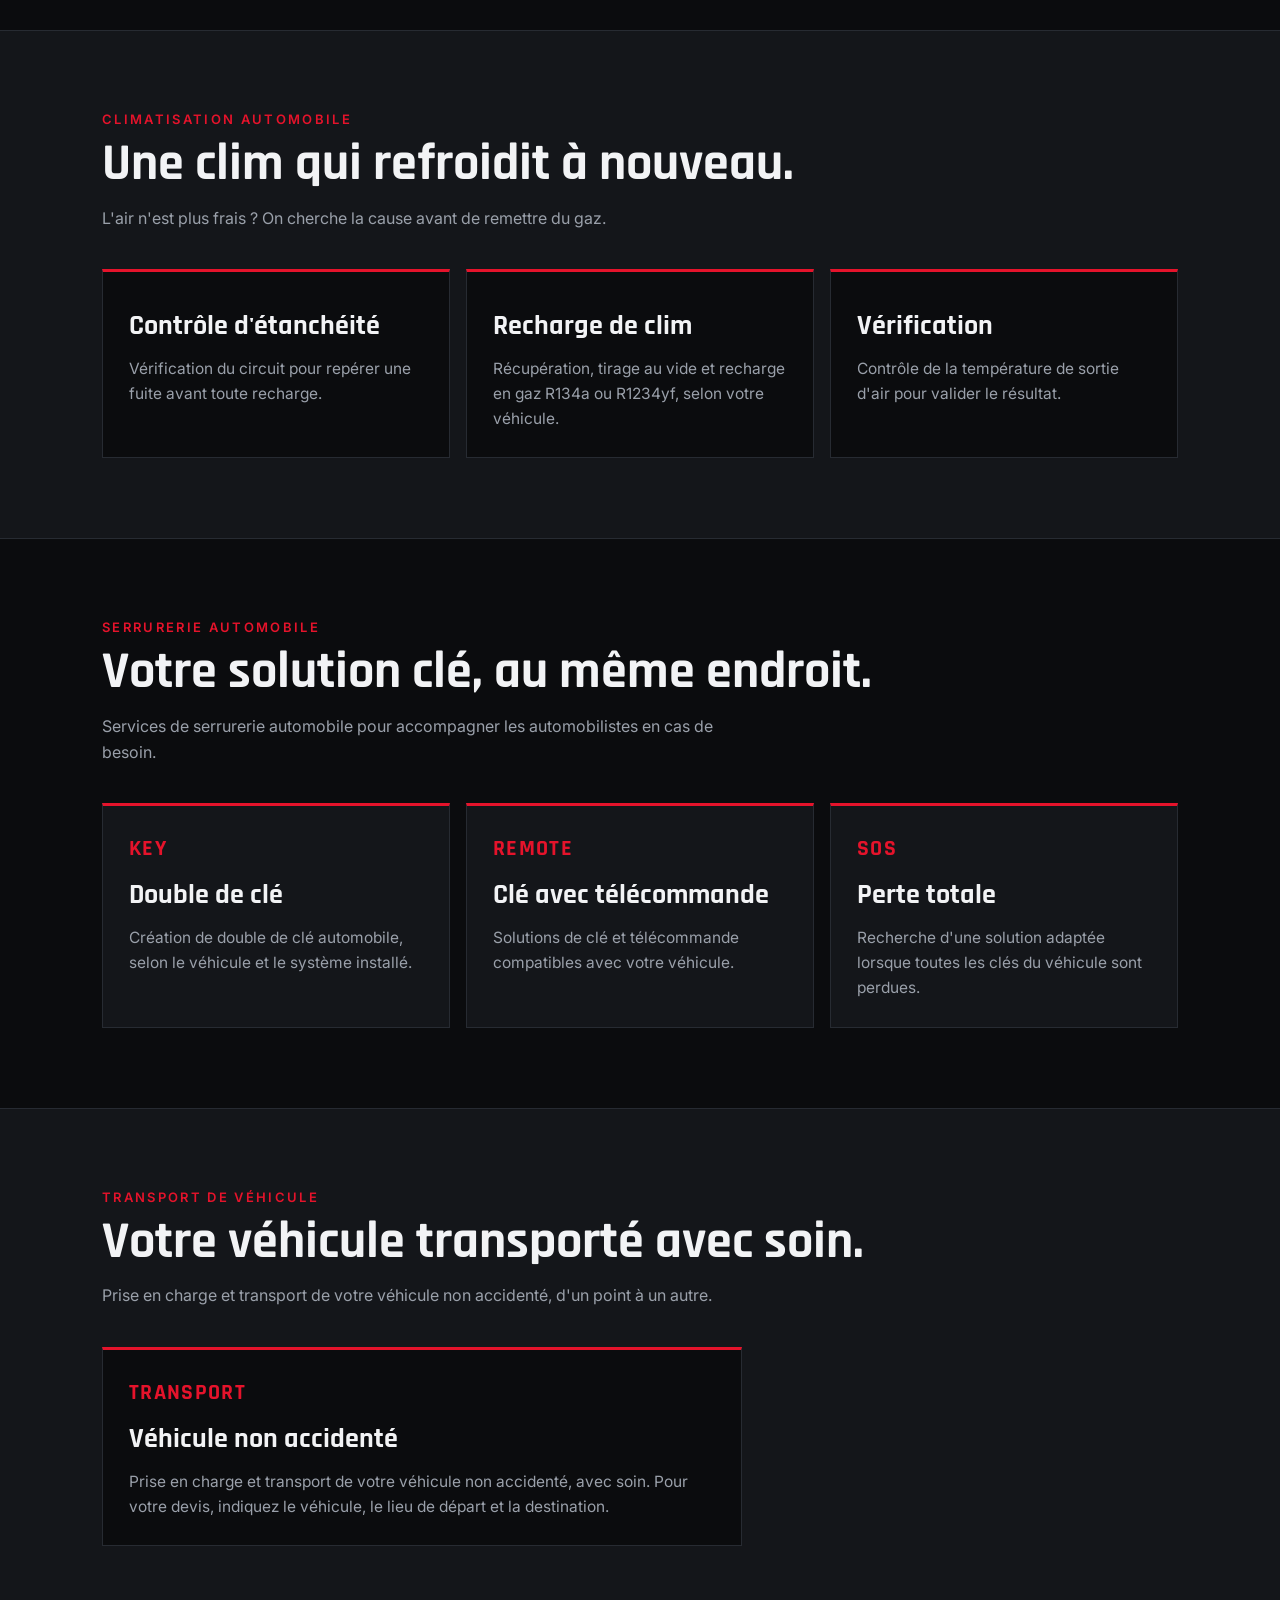
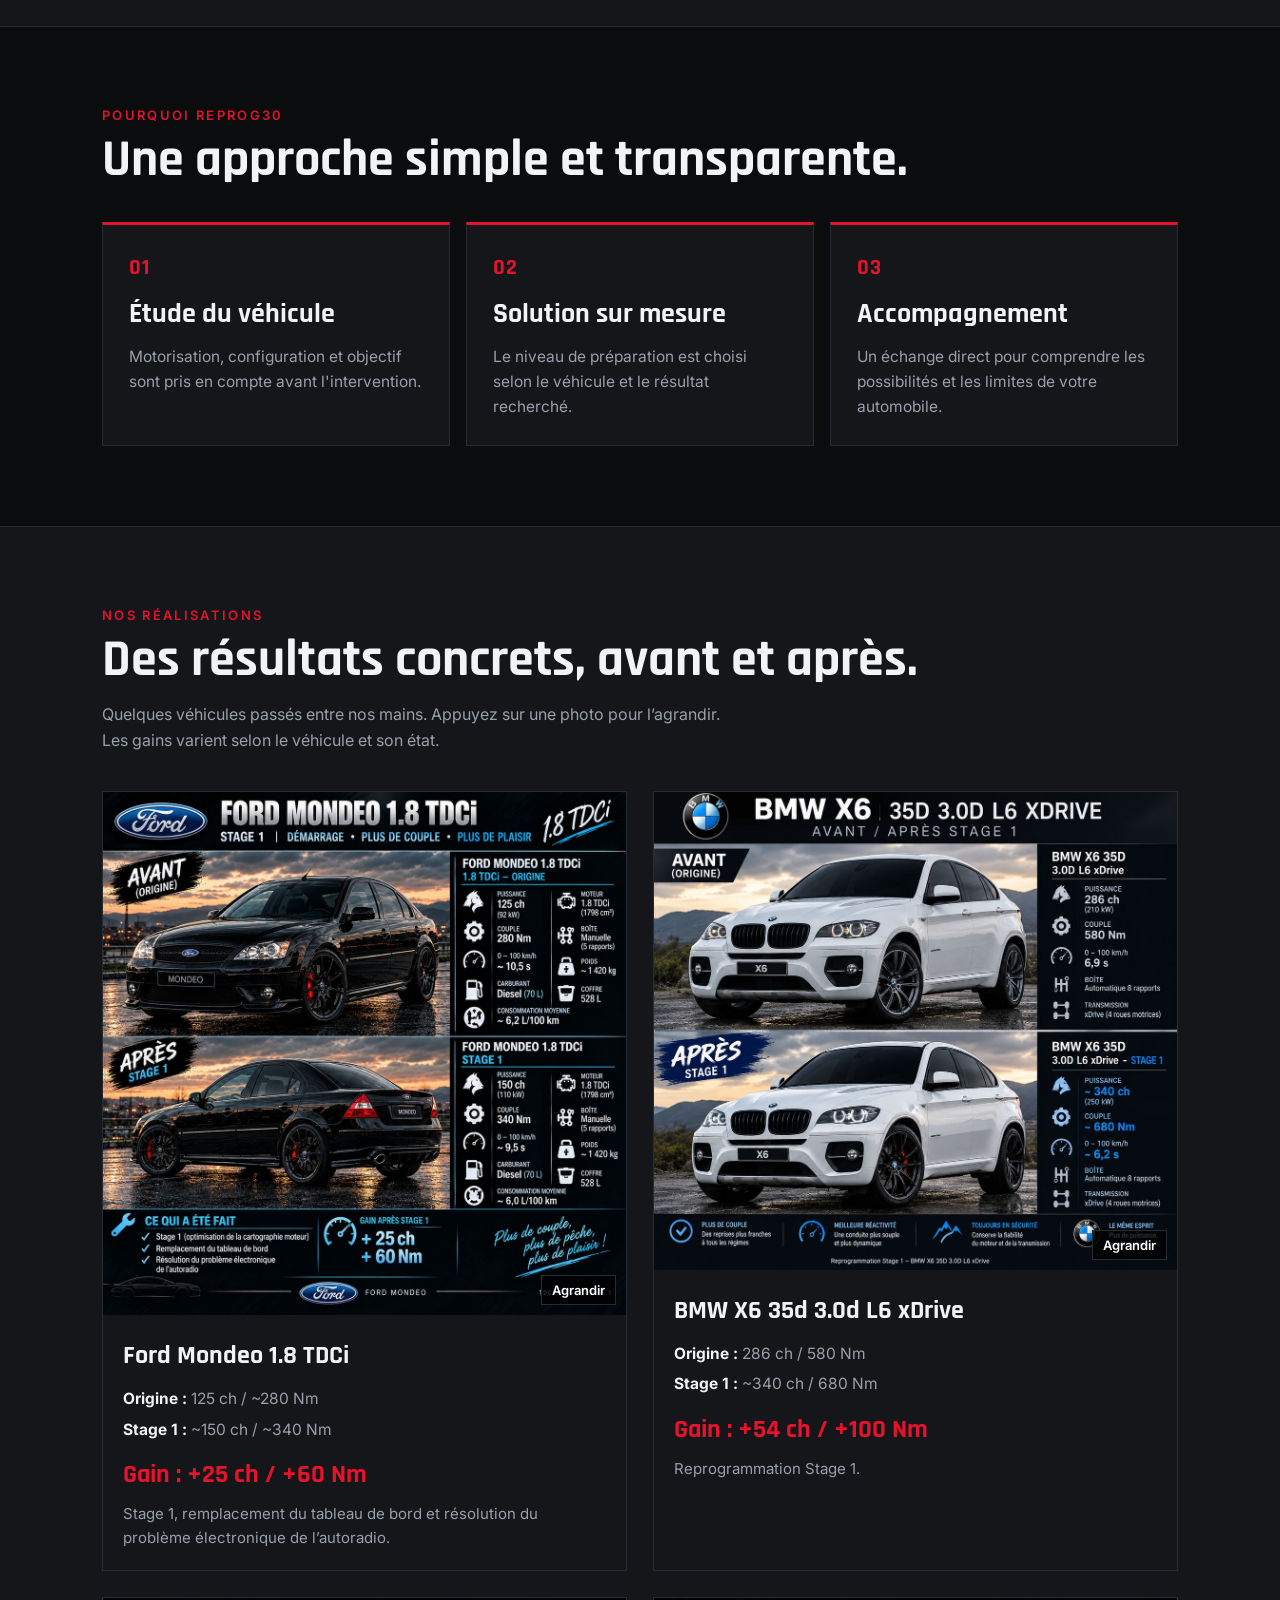
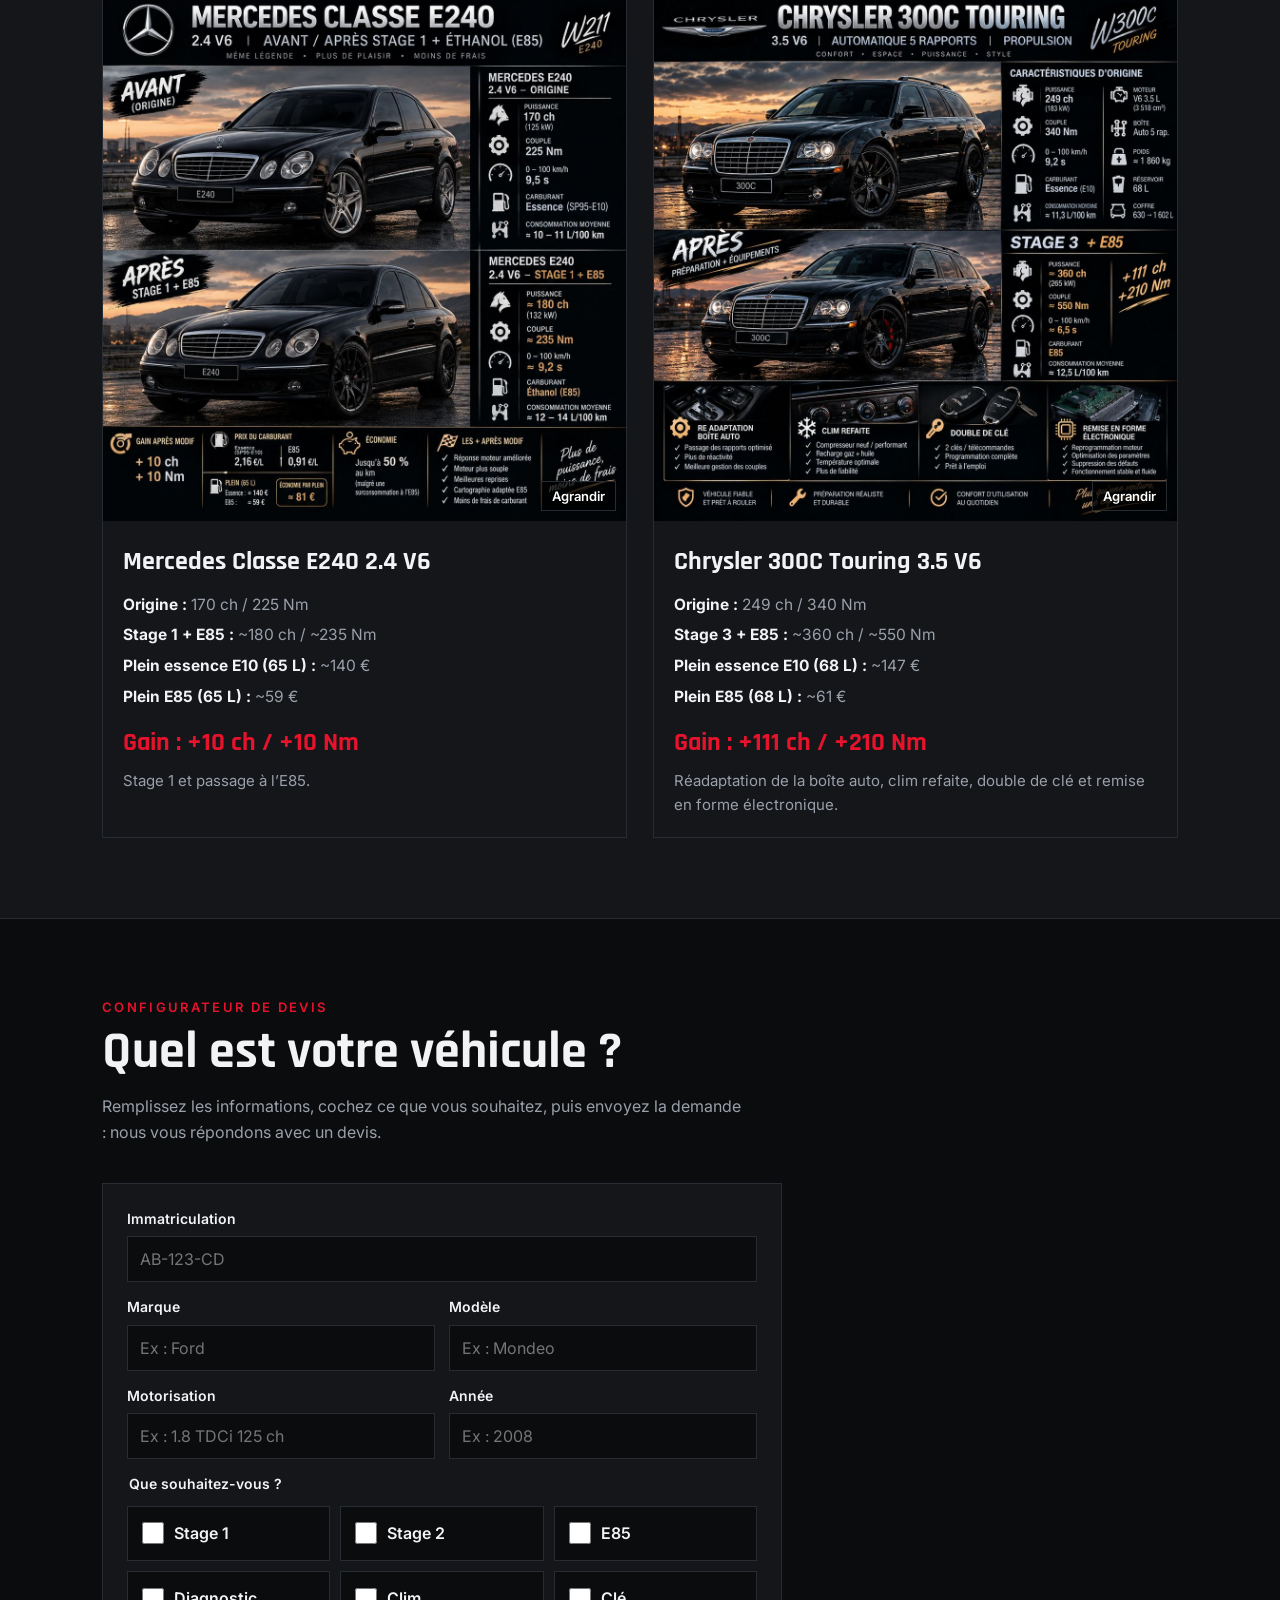
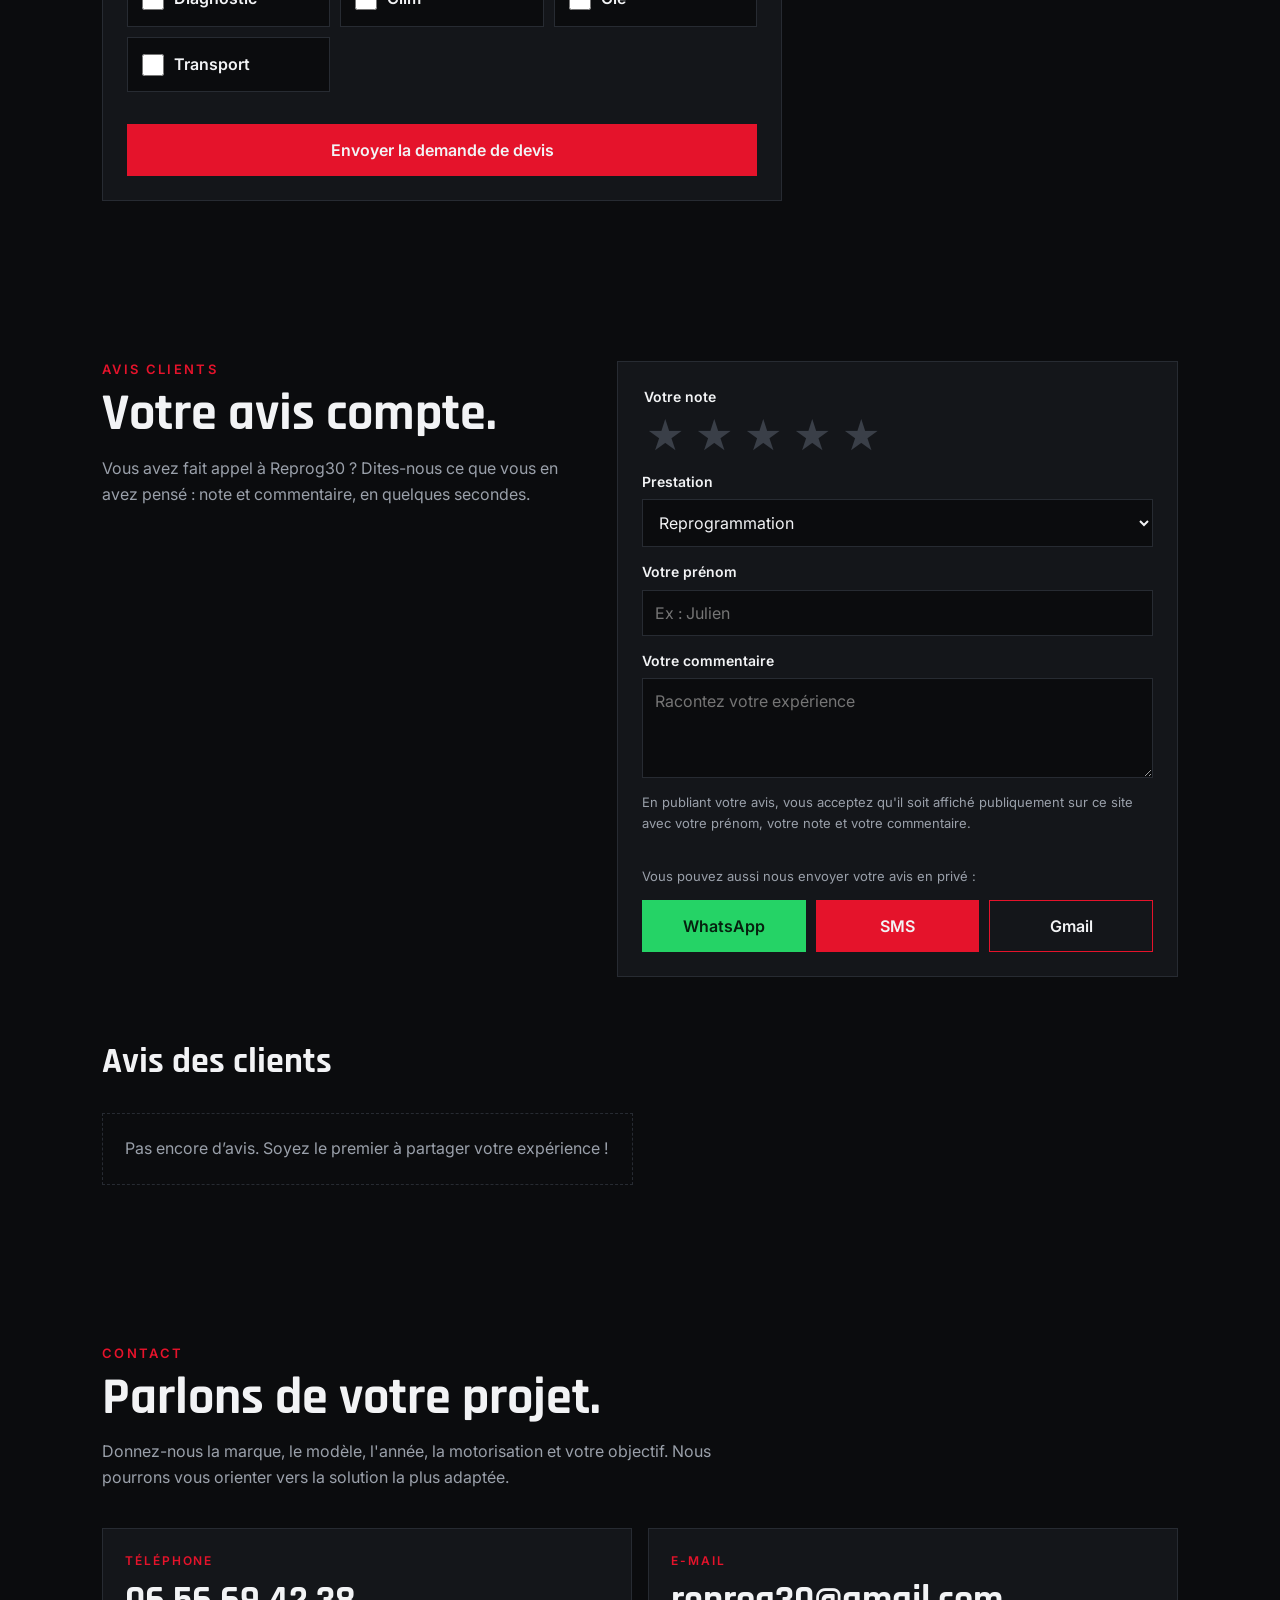
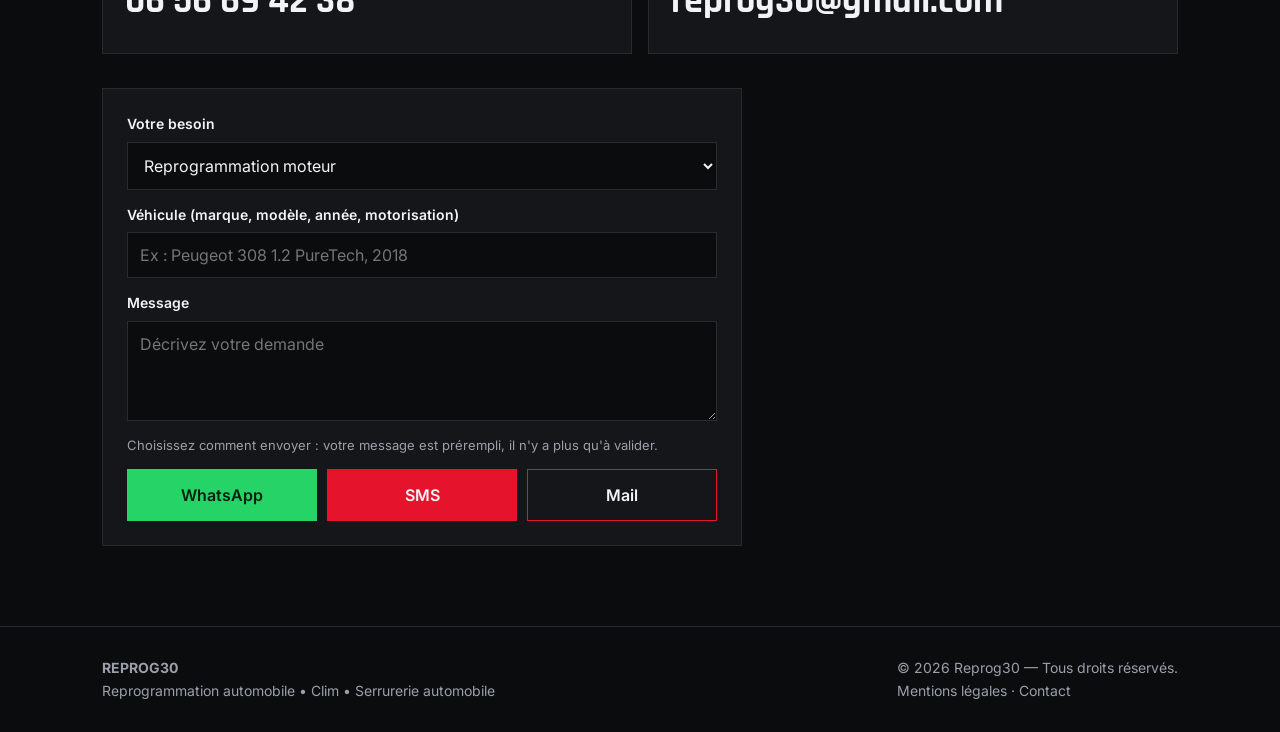
==== commit 2fa3f033: "Rename index-3.html to index.html" ====
--- a/index.html
+++ b/index.html
@@ -117,6 +117,11 @@
 @media(prefers-reduced-motion:reduce){.pulse{animation:none}}
 
 
+.topbar{background:#14161A;border-bottom:1px solid var(--line);text-align:center;padding:9px 16px;font-size:14px;color:var(--muted);line-height:1.4}
+.topbar a{color:var(--text);font-weight:600;text-decoration:none;border-bottom:1px solid var(--accent);white-space:nowrap}
+.topbar a:hover{color:var(--accent)}
+.topbar b{color:var(--text)}
+@media(max-width:600px){.topbar .sep{display:none}.topbar a{display:inline-block;margin-top:3px}}
 /* Nos réalisations */
 .rea-grid{display:grid;gap:26px}
 @media(min-width:900px){.rea-grid{grid-template-columns:1fr 1fr}}
@@ -166,6 +171,7 @@
 </head>
 <body>
 
+<div class="topbar">Reprog30 est une activité de <b>Noxaris Sécurité</b><span class="sep"> · </span><a href="https://noxarissecurite.vercel.app/" target="_blank" rel="noopener">Découvrir le site Noxaris Sécurité &rarr;</a></div>
 <nav class="top" aria-label="Navigation principale">
   <div class="wrap">
     <a class="logo" href="#accueil">REPROG<b>30</b></a>
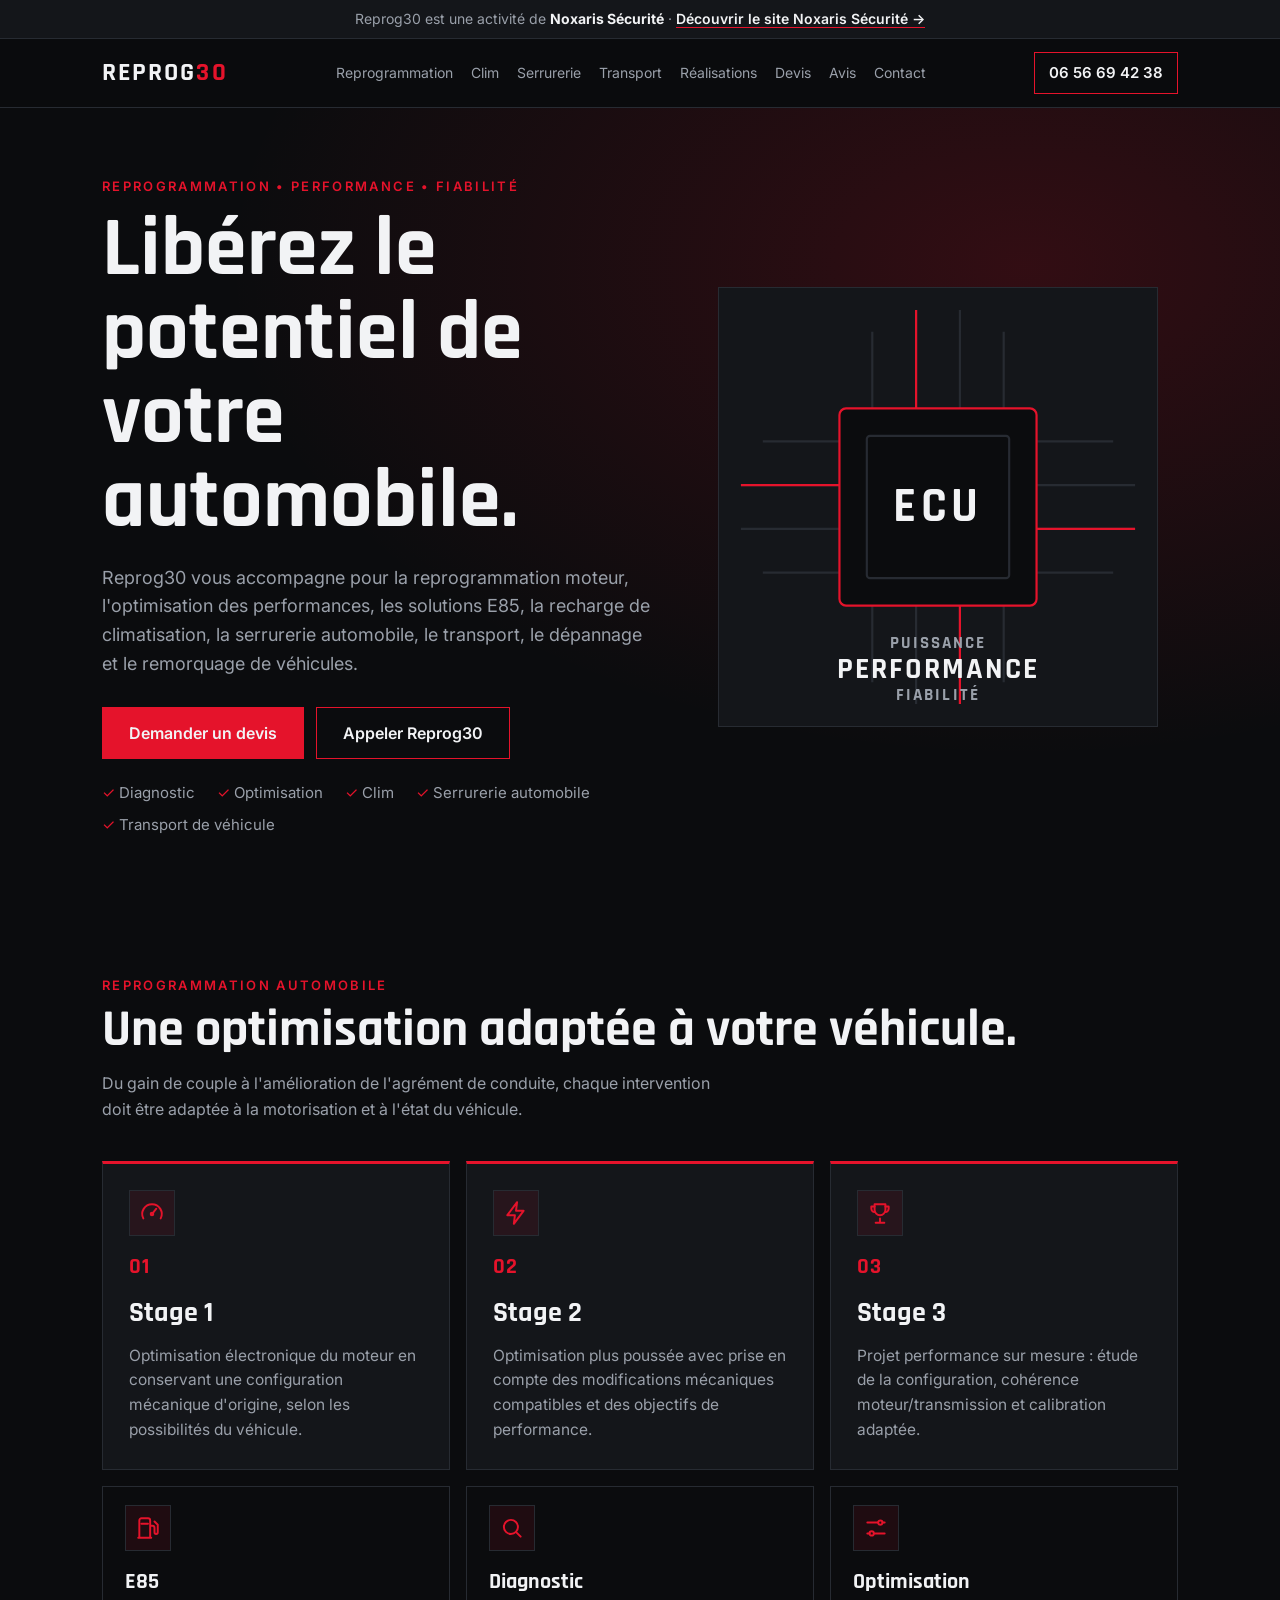
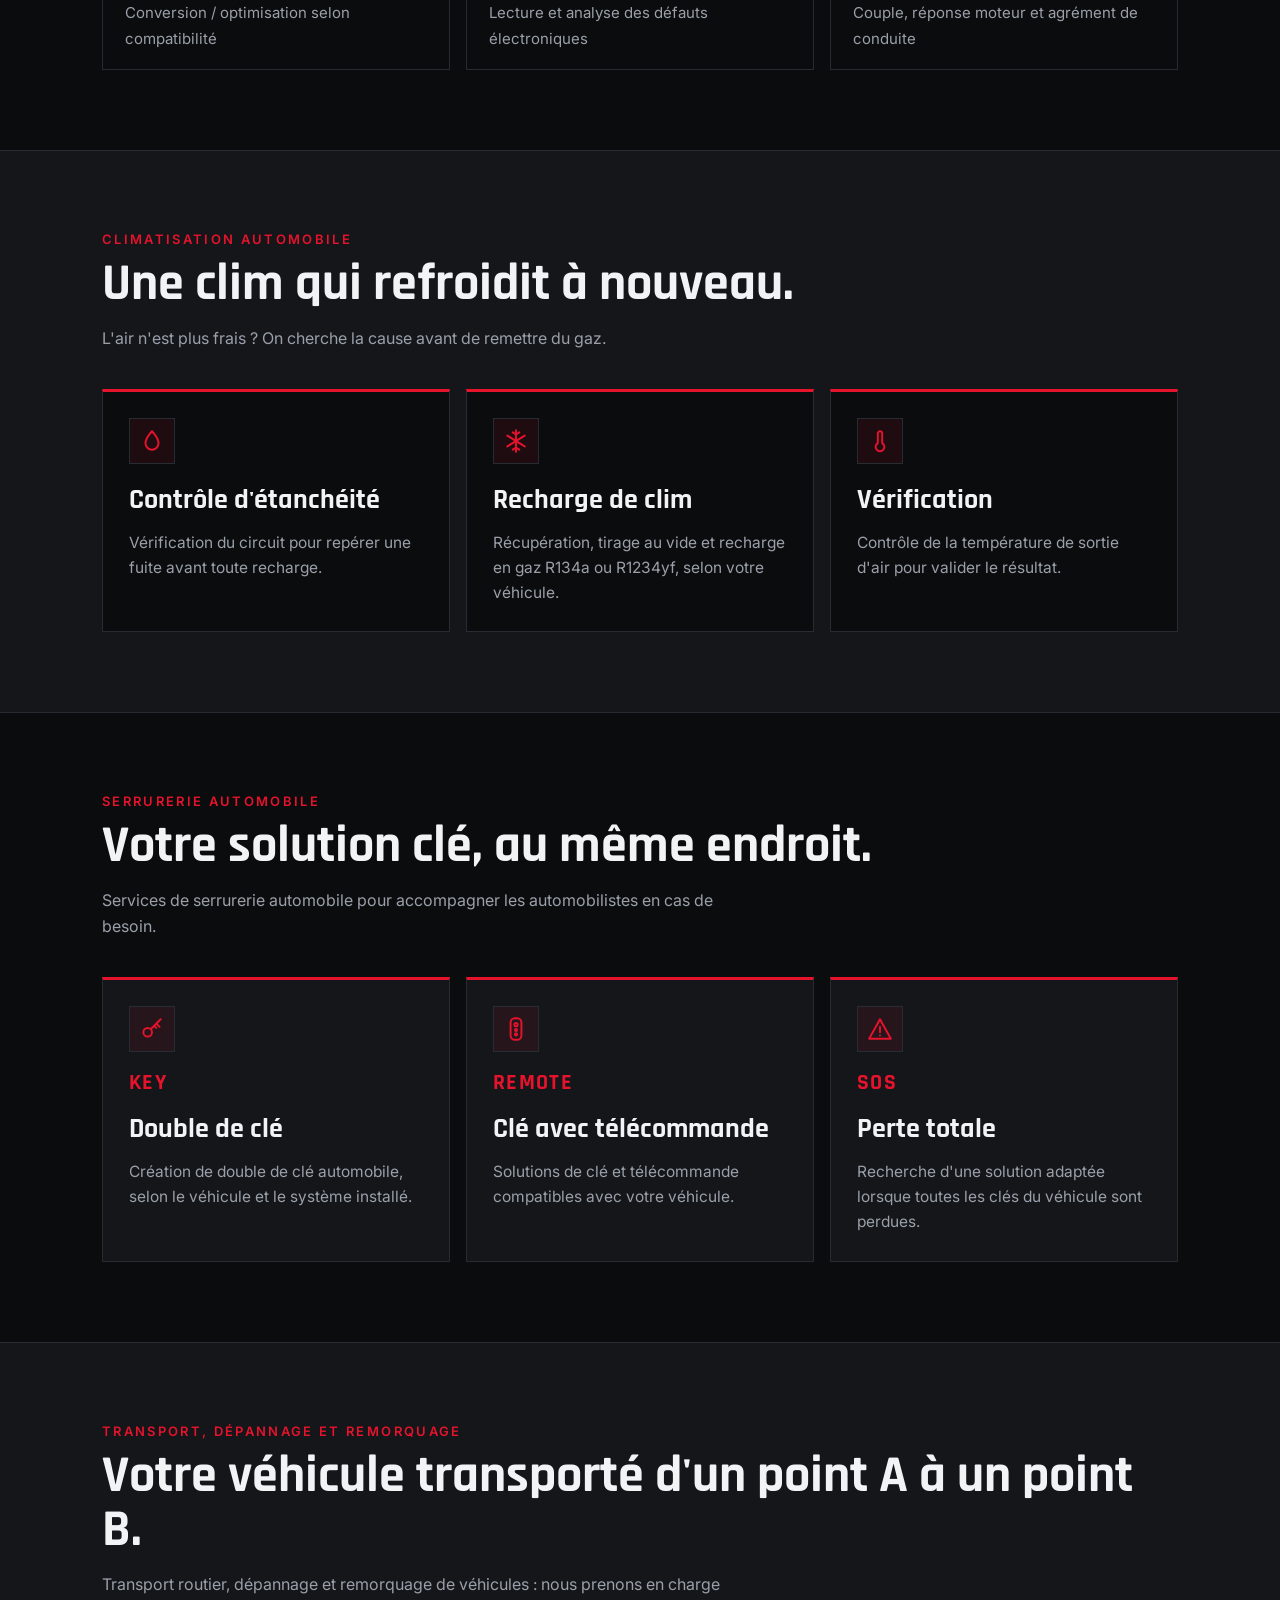
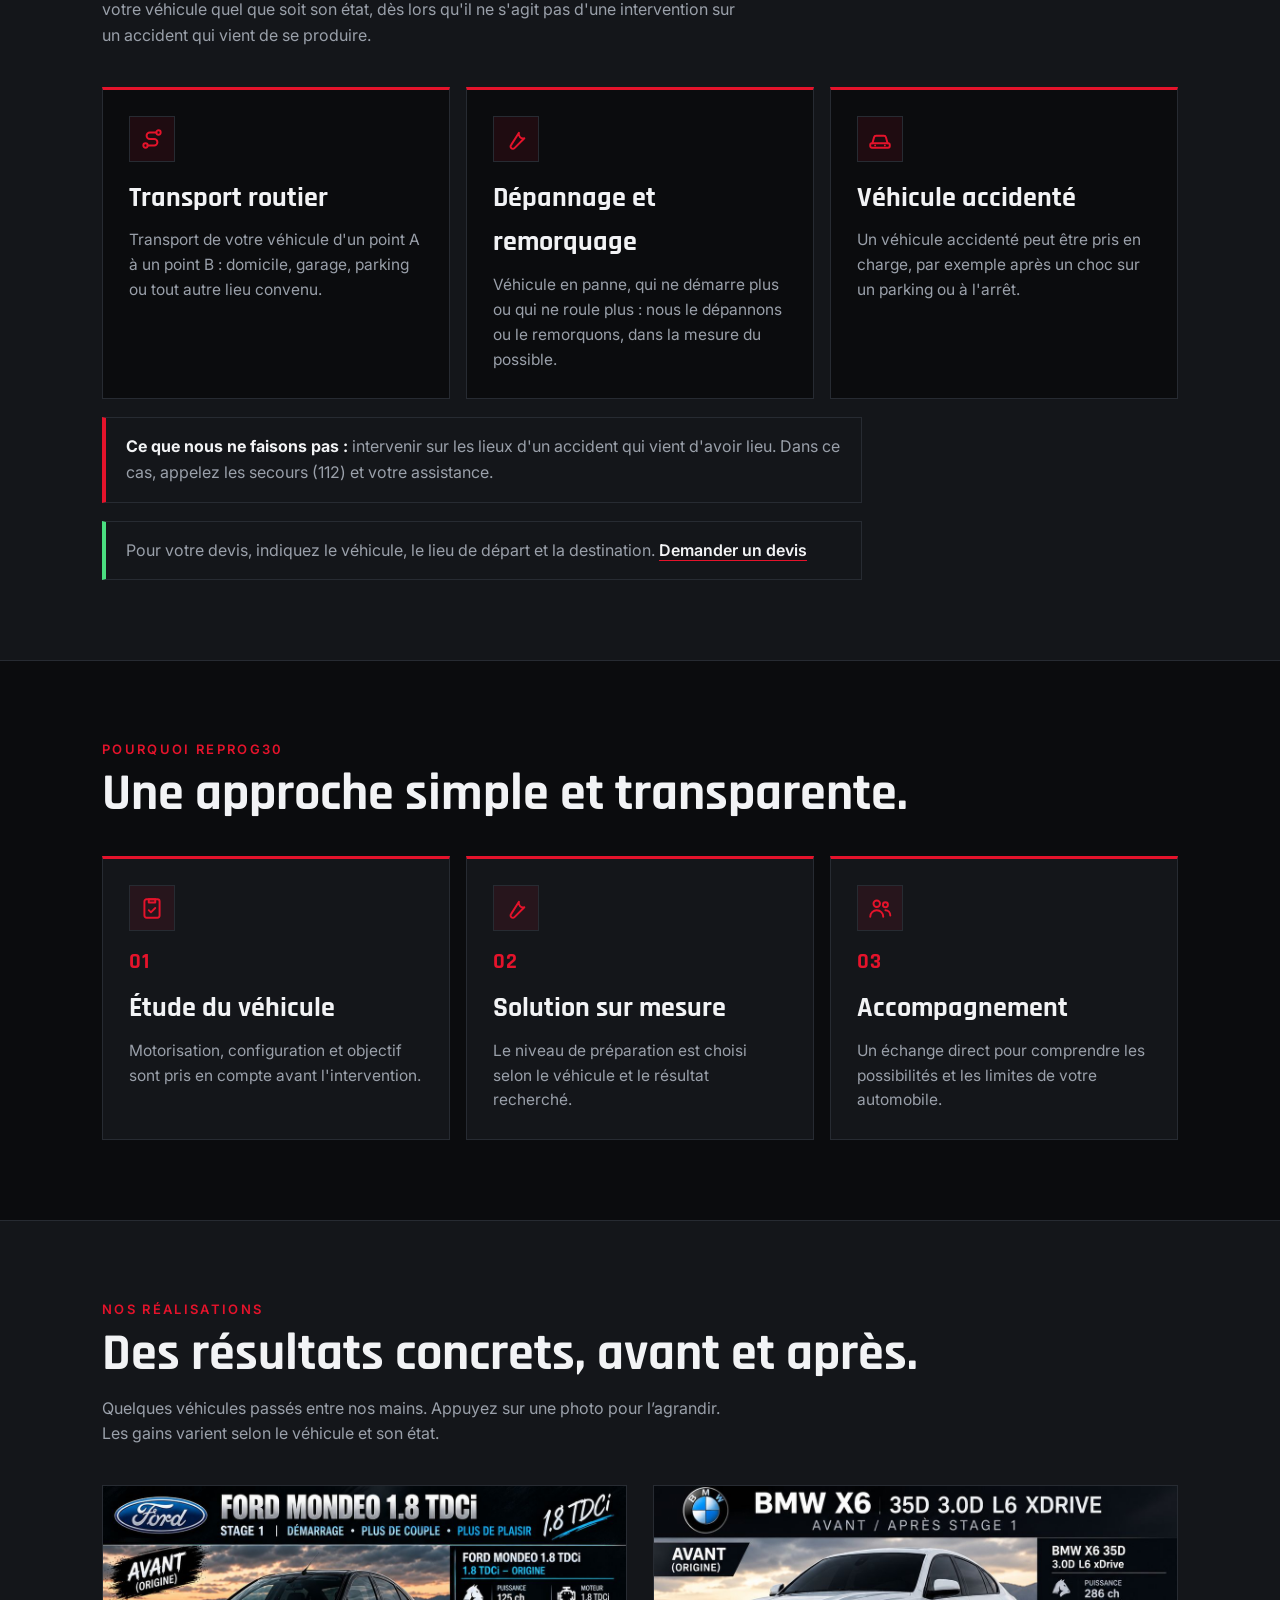
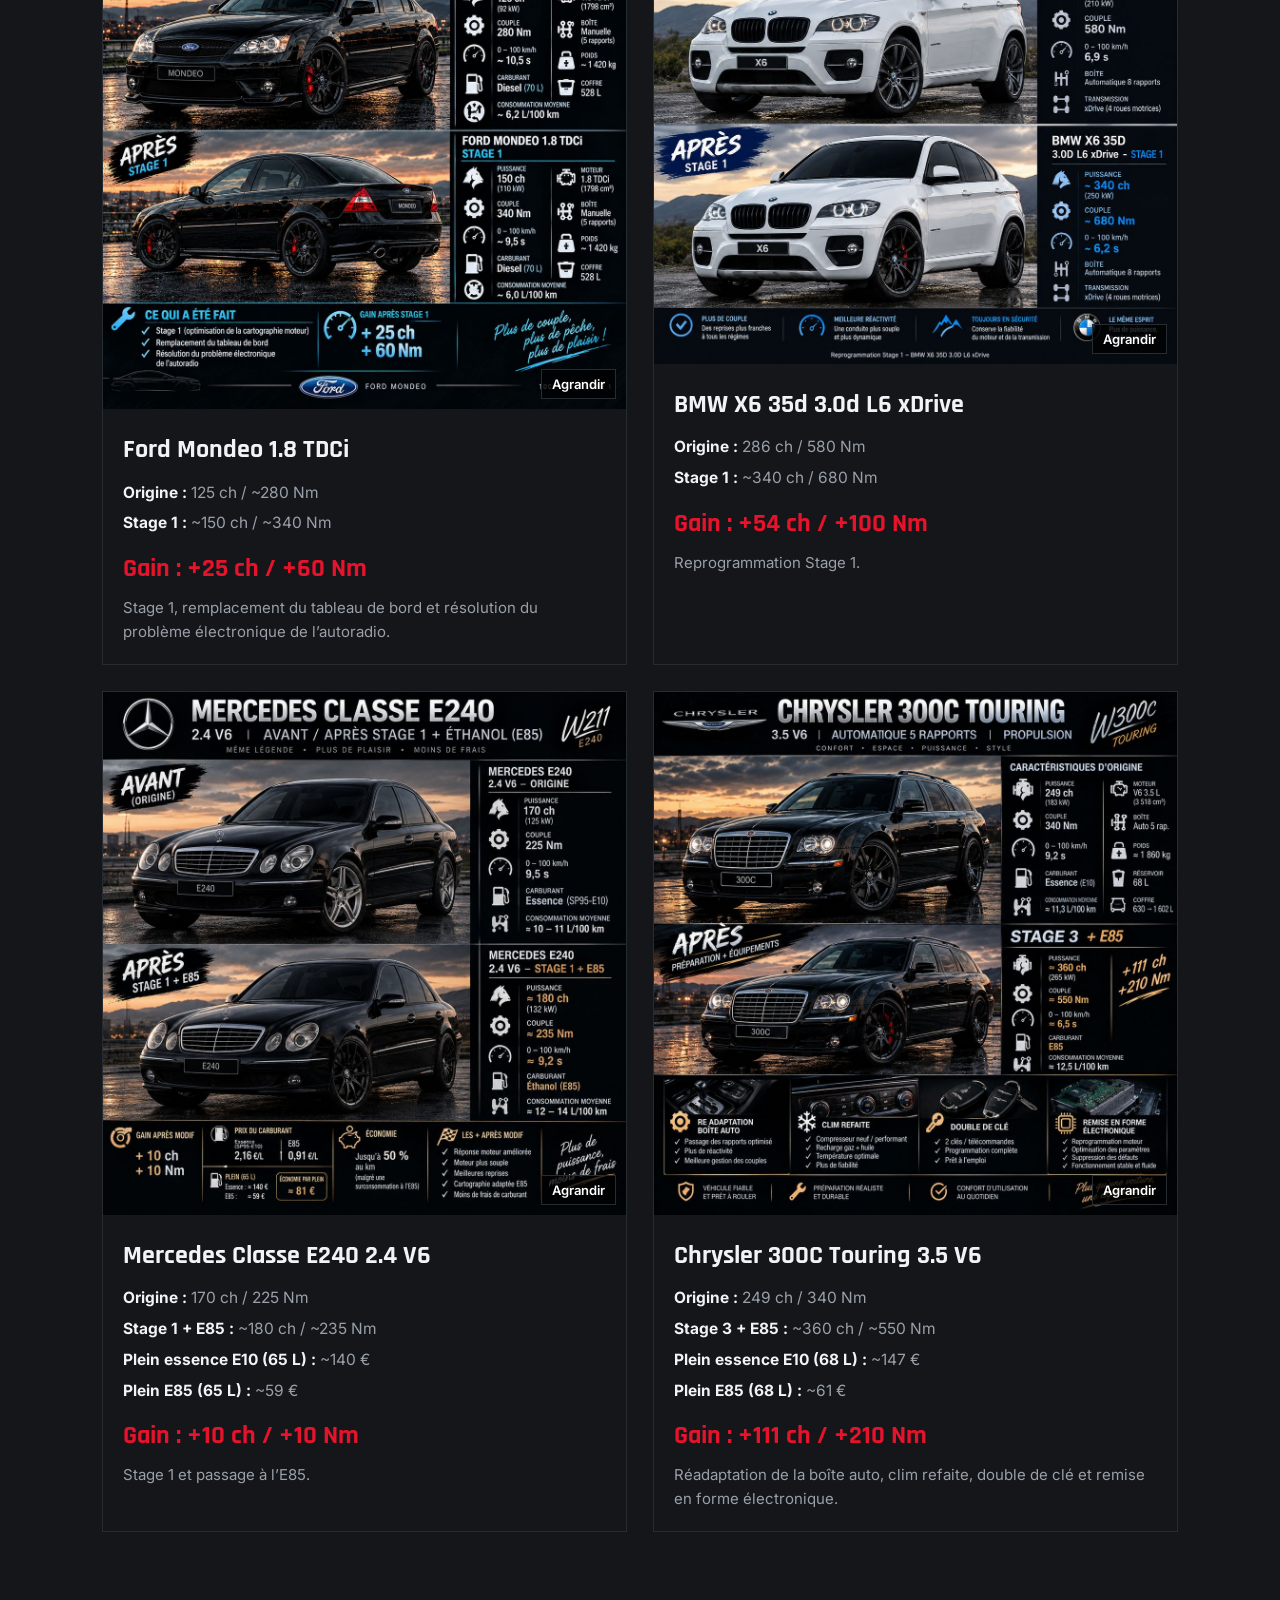
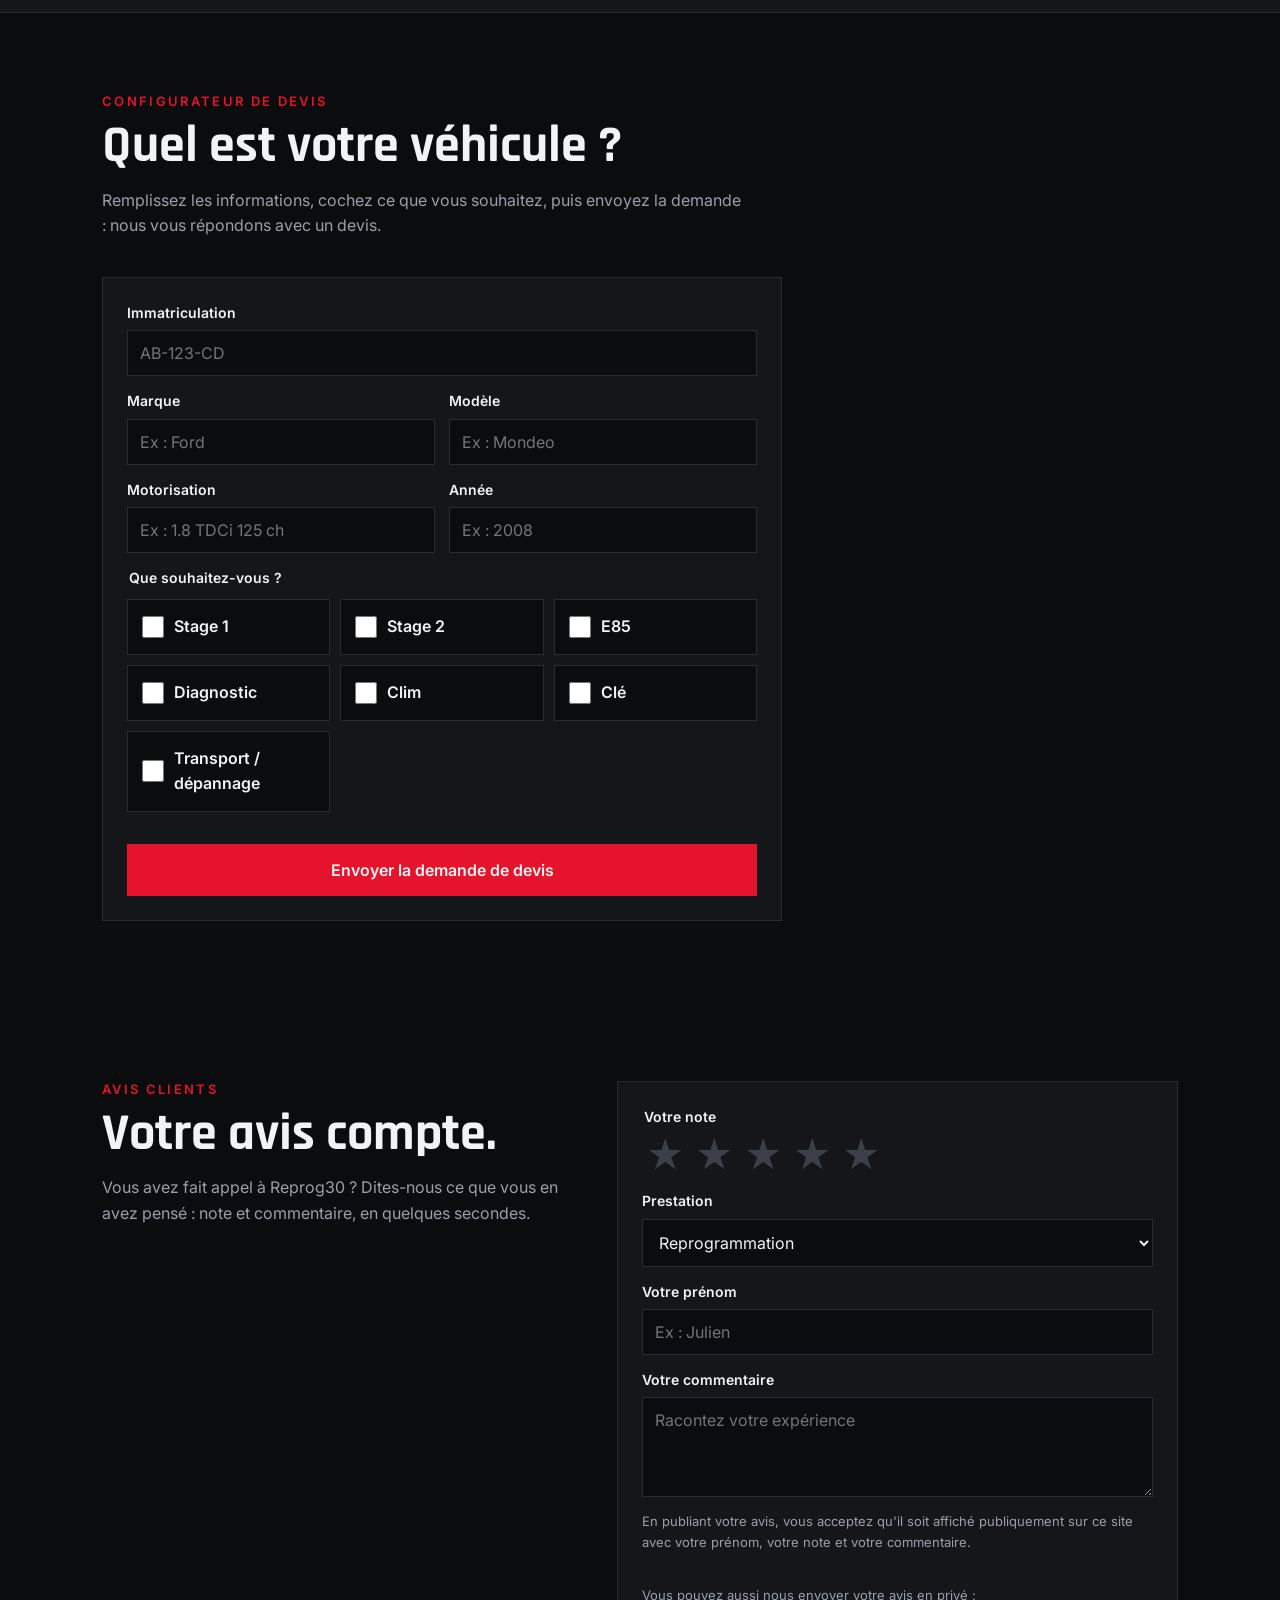
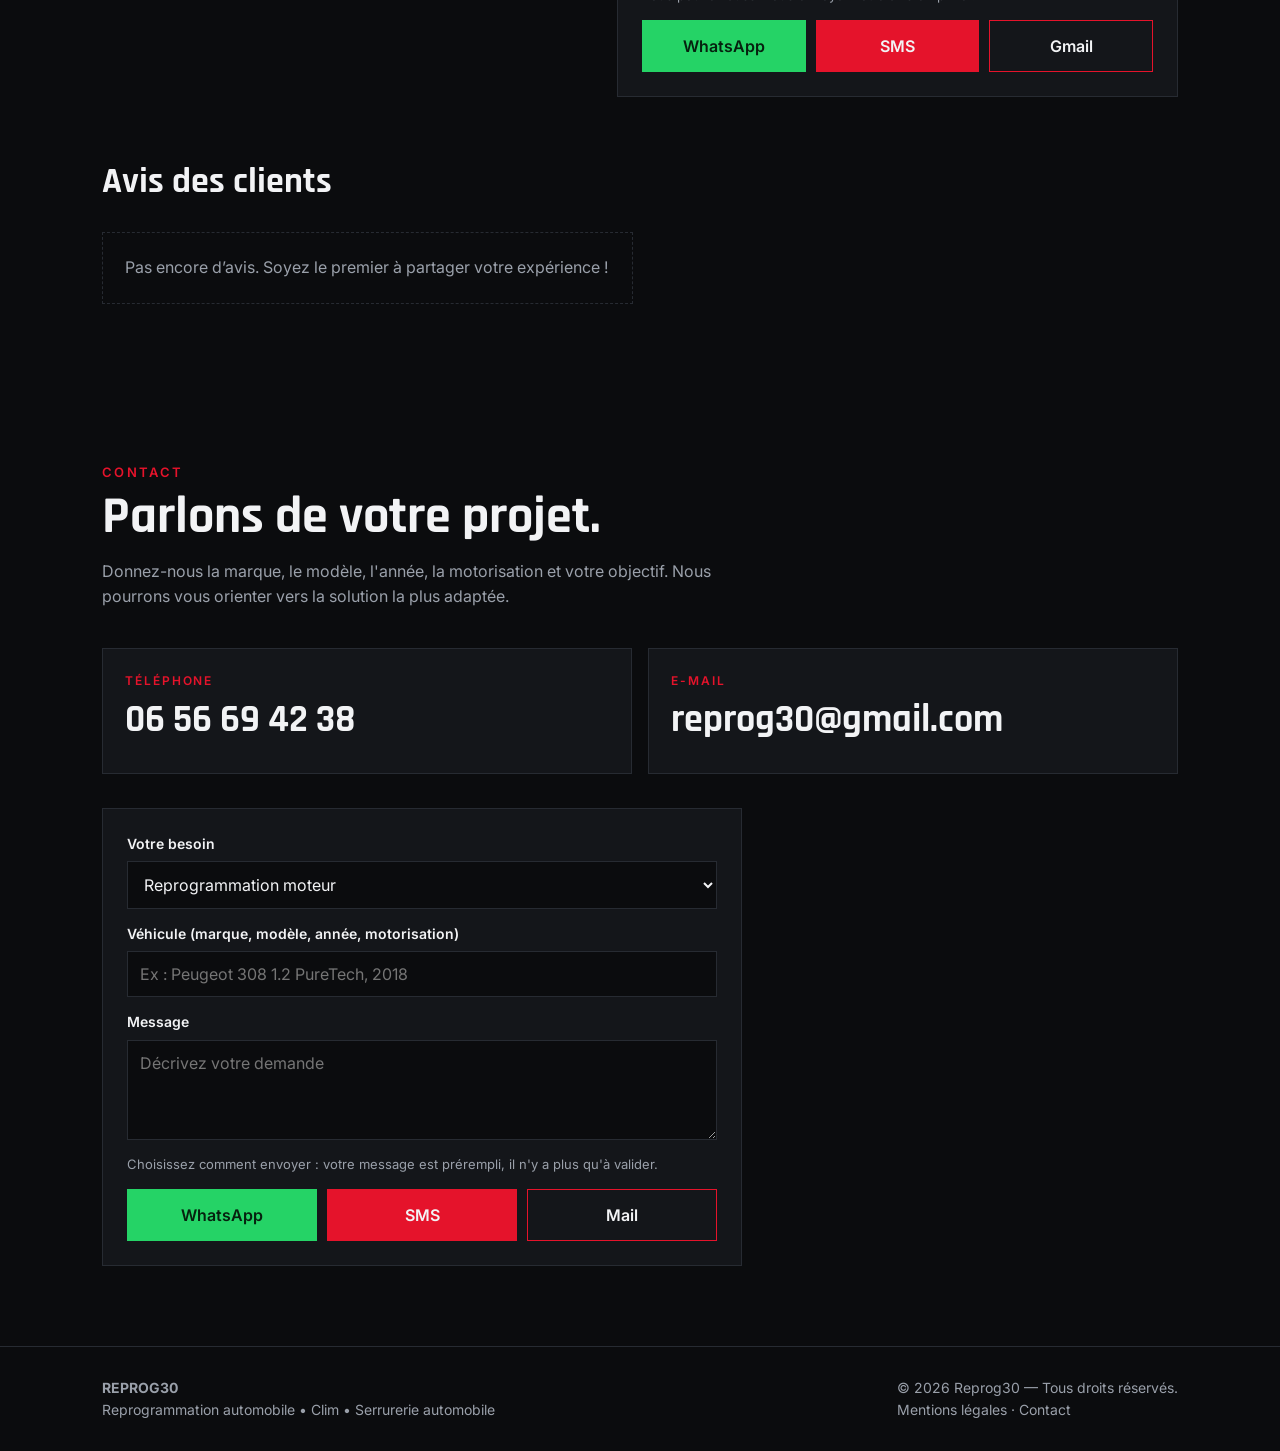
==== commit dc2538f0: "Rename index (2).html to index.html" ====
--- a/index.html
+++ b/index.html
@@ -4,7 +4,20 @@
 <meta charset="utf-8">
 <meta name="viewport" content="width=device-width, initial-scale=1">
 <title>Reprog30 — Reprogrammation Automobile, Clim, Serrurerie & Transport</title>
-<meta name="description" content="Reprog30 — Reprogrammation automobile, optimisation moteur, E85, recharge de climatisation, serrurerie automobile et transport de véhicule non accidenté.">
+<meta name="description" content="Reprog30 — Reprogrammation automobile, optimisation moteur, E85, recharge de climatisation, serrurerie automobile, transport, dépannage et remorquage de véhicules.">
+<meta property="og:type" content="website">
+<meta property="og:locale" content="fr_FR">
+<meta property="og:url" content="https://www.reprog30.com/">
+<meta property="og:title" content="Reprog30 — Reprogrammation, clim, serrurerie et transport auto">
+<meta property="og:description" content="Reprogrammation moteur, E85, recharge de clim, serrurerie automobile, transport, dépannage et remorquage. Devis rapide : 06 56 69 42 38.">
+<meta property="og:image" content="https://www.reprog30.com/og-reprog30.jpg">
+<meta property="og:image:width" content="1200">
+<meta property="og:image:height" content="630">
+<meta name="twitter:card" content="summary_large_image">
+<meta name="twitter:title" content="Reprog30 — Reprogrammation, clim, serrurerie et transport auto">
+<meta name="twitter:description" content="Reprogrammation moteur, E85, recharge de clim, serrurerie automobile, transport, dépannage et remorquage. Devis rapide : 06 56 69 42 38.">
+<meta name="twitter:image" content="https://www.reprog30.com/og-reprog30.jpg">
+<meta name="theme-color" content="#0B0C0E">
 <link rel="preconnect" href="https://fonts.googleapis.com">
 <link rel="preconnect" href="https://fonts.gstatic.com" crossorigin>
 <link href="https://fonts.googleapis.com/css2?family=Inter:wght@400;500;600&family=Rajdhani:wght@600;700&display=swap" rel="stylesheet">
@@ -63,6 +76,8 @@
 /* Cartes */
 .cards{display:grid;gap:16px}
 .card{background:var(--panel);border:1px solid var(--line);padding:26px;border-top:3px solid var(--accent)}
+.ic{display:flex;width:46px;height:46px;align-items:center;justify-content:center;border:1px solid var(--line);background:rgba(229,19,43,.09);margin-bottom:14px}
+.ic svg{width:26px;height:26px;fill:none;stroke:var(--accent);stroke-width:1.8;stroke-linecap:round;stroke-linejoin:round}
 .card .n{font-family:var(--display);font-weight:700;font-size:22px;color:var(--accent);letter-spacing:.06em}
 .card h3{font-family:var(--display);font-weight:700;font-size:28px;margin:6px 0 8px}
 .card p{color:var(--muted);font-size:15.5px}
@@ -122,6 +137,10 @@
 .topbar a:hover{color:var(--accent)}
 .topbar b{color:var(--text)}
 @media(max-width:600px){.topbar .sep{display:none}.topbar a{display:inline-block;margin-top:3px}}
+.nota{margin-top:18px;border:1px solid var(--line);border-left:4px solid var(--accent);background:var(--panel);padding:16px 20px;color:var(--muted);font-size:16px;max-width:760px}
+.nota b{color:var(--text)}
+.nota.ok{border-left-color:#4ADE80}
+.nota a{color:var(--text);font-weight:600;border-bottom:1px solid var(--accent);text-decoration:none}
 /* Nos réalisations */
 .rea-grid{display:grid;gap:26px}
 @media(min-width:900px){.rea-grid{grid-template-columns:1fr 1fr}}
@@ -195,7 +214,7 @@
       <div>
         <p class="eyebrow">REPROGRAMMATION • PERFORMANCE • FIABILITÉ</p>
         <h1>Libérez le potentiel de votre automobile.</h1>
-        <p class="lead">Reprog30 vous accompagne pour la reprogrammation moteur, l'optimisation des performances, les solutions E85, la recharge de climatisation, la serrurerie automobile et le transport de véhicule non accidenté.</p>
+        <p class="lead">Reprog30 vous accompagne pour la reprogrammation moteur, l'optimisation des performances, les solutions E85, la recharge de climatisation, la serrurerie automobile, le transport, le dépannage et le remorquage de véhicules.</p>
         <div class="cta">
           <a class="btn primary" href="#configurateur">Demander un devis</a>
           <a class="btn ghost" href="tel:+33656694238">Appeler Reprog30</a>
@@ -225,14 +244,14 @@
       <h2>Une optimisation adaptée à votre véhicule.</h2>
       <p class="intro">Du gain de couple à l'amélioration de l'agrément de conduite, chaque intervention doit être adaptée à la motorisation et à l'état du véhicule.</p>
       <div class="cards">
-        <article class="card"><span class="n">01</span><h3>Stage 1</h3><p>Optimisation électronique du moteur en conservant une configuration mécanique d'origine, selon les possibilités du véhicule.</p></article>
-        <article class="card"><span class="n">02</span><h3>Stage 2</h3><p>Optimisation plus poussée avec prise en compte des modifications mécaniques compatibles et des objectifs de performance.</p></article>
-        <article class="card"><span class="n">03</span><h3>Stage 3</h3><p>Projet performance sur mesure : étude de la configuration, cohérence moteur/transmission et calibration adaptée.</p></article>
+        <article class="card"><span class="ic" aria-hidden="true"><svg viewBox="0 0 24 24"><path d="M4 17a9 9 0 1 1 16 0"/><path d="M12 13l4-5"/><circle cx="12" cy="13" r="1.2"/></svg></span><span class="n">01</span><h3>Stage 1</h3><p>Optimisation électronique du moteur en conservant une configuration mécanique d'origine, selon les possibilités du véhicule.</p></article>
+        <article class="card"><span class="ic" aria-hidden="true"><svg viewBox="0 0 24 24"><path d="M13 2L4 14h7l-1 8 9-12h-7z"/></svg></span><span class="n">02</span><h3>Stage 2</h3><p>Optimisation plus poussée avec prise en compte des modifications mécaniques compatibles et des objectifs de performance.</p></article>
+        <article class="card"><span class="ic" aria-hidden="true"><svg viewBox="0 0 24 24"><path d="M8 21h8M12 17v4M7 4h10v5a5 5 0 0 1-10 0z"/><path d="M7 6H4v2a3 3 0 0 0 3 3M17 6h3v2a3 3 0 0 1-3 3"/></svg></span><span class="n">03</span><h3>Stage 3</h3><p>Projet performance sur mesure : étude de la configuration, cohérence moteur/transmission et calibration adaptée.</p></article>
       </div>
       <div class="facts">
-        <div class="fact"><strong>E85</strong><span>Conversion / optimisation selon compatibilité</span></div>
-        <div class="fact"><strong>Diagnostic</strong><span>Lecture et analyse des défauts électroniques</span></div>
-        <div class="fact"><strong>Optimisation</strong><span>Couple, réponse moteur et agrément de conduite</span></div>
+        <div class="fact"><span class="ic" aria-hidden="true"><svg viewBox="0 0 24 24"><path d="M4 21V5a2 2 0 0 1 2-2h6a2 2 0 0 1 2 2v16M3 21h12M14 10h2a2 2 0 0 1 2 2v4a1.5 1.5 0 0 0 3 0V9l-3-3M6 8h6"/></svg></span><strong>E85</strong><span>Conversion / optimisation selon compatibilité</span></div>
+        <div class="fact"><span class="ic" aria-hidden="true"><svg viewBox="0 0 24 24"><circle cx="11" cy="11" r="6.5"/><path d="M20 20l-4.2-4.2"/></svg></span><strong>Diagnostic</strong><span>Lecture et analyse des défauts électroniques</span></div>
+        <div class="fact"><span class="ic" aria-hidden="true"><svg viewBox="0 0 24 24"><path d="M4 7h10M18 7h2M4 17h2M10 17h10"/><circle cx="16" cy="7" r="2"/><circle cx="8" cy="17" r="2"/></svg></span><strong>Optimisation</strong><span>Couple, réponse moteur et agrément de conduite</span></div>
       </div>
     </div>
   </section>
@@ -243,9 +262,9 @@
       <h2>Une clim qui refroidit à nouveau.</h2>
       <p class="intro">L'air n'est plus frais ? On cherche la cause avant de remettre du gaz.</p>
       <div class="cards">
-        <article class="card"><h3>Contrôle d'étanchéité</h3><p>Vérification du circuit pour repérer une fuite avant toute recharge.</p></article>
-        <article class="card"><h3>Recharge de clim</h3><p>Récupération, tirage au vide et recharge en gaz R134a ou R1234yf, selon votre véhicule.</p></article>
-        <article class="card"><h3>Vérification</h3><p>Contrôle de la température de sortie d'air pour valider le résultat.</p></article>
+        <article class="card"><span class="ic" aria-hidden="true"><svg viewBox="0 0 24 24"><path d="M12 3s6 6.5 6 11a6 6 0 0 1-12 0c0-4.5 6-11 6-11z"/></svg></span><h3>Contrôle d'étanchéité</h3><p>Vérification du circuit pour repérer une fuite avant toute recharge.</p></article>
+        <article class="card"><span class="ic" aria-hidden="true"><svg viewBox="0 0 24 24"><path d="M12 2v20M4 7l16 10M20 7L4 17"/><path d="M9 4l3 2 3-2M9 20l3-2 3 2"/></svg></span><h3>Recharge de clim</h3><p>Récupération, tirage au vide et recharge en gaz R134a ou R1234yf, selon votre véhicule.</p></article>
+        <article class="card"><span class="ic" aria-hidden="true"><svg viewBox="0 0 24 24"><path d="M10 14V5a2 2 0 0 1 4 0v9a4 4 0 1 1-4 0z"/></svg></span><h3>Vérification</h3><p>Contrôle de la température de sortie d'air pour valider le résultat.</p></article>
       </div>
     </div>
   </section>
@@ -256,21 +275,25 @@
       <h2>Votre solution clé, au même endroit.</h2>
       <p class="intro">Services de serrurerie automobile pour accompagner les automobilistes en cas de besoin.</p>
       <div class="cards">
-        <article class="card"><span class="n">KEY</span><h3>Double de clé</h3><p>Création de double de clé automobile, selon le véhicule et le système installé.</p></article>
-        <article class="card"><span class="n">REMOTE</span><h3>Clé avec télécommande</h3><p>Solutions de clé et télécommande compatibles avec votre véhicule.</p></article>
-        <article class="card"><span class="n">SOS</span><h3>Perte totale</h3><p>Recherche d'une solution adaptée lorsque toutes les clés du véhicule sont perdues.</p></article>
+        <article class="card"><span class="ic" aria-hidden="true"><svg viewBox="0 0 24 24"><circle cx="8" cy="15" r="4"/><path d="M11 12l9-9M16 7l3 3M14 9l2 2"/></svg></span><span class="n">KEY</span><h3>Double de clé</h3><p>Création de double de clé automobile, selon le véhicule et le système installé.</p></article>
+        <article class="card"><span class="ic" aria-hidden="true"><svg viewBox="0 0 24 24"><rect x="7" y="2" width="10" height="20" rx="4"/><circle cx="12" cy="8" r="1.5"/><circle cx="12" cy="13" r="1"/><circle cx="12" cy="17" r="1"/></svg></span><span class="n">REMOTE</span><h3>Clé avec télécommande</h3><p>Solutions de clé et télécommande compatibles avec votre véhicule.</p></article>
+        <article class="card"><span class="ic" aria-hidden="true"><svg viewBox="0 0 24 24"><path d="M12 3l10 18H2z"/><path d="M12 10v5M12 18v.01"/></svg></span><span class="n">SOS</span><h3>Perte totale</h3><p>Recherche d'une solution adaptée lorsque toutes les clés du véhicule sont perdues.</p></article>
       </div>
     </div>
   </section>
 
   <section id="transport" class="alt">
     <div class="wrap">
-      <p class="tag">TRANSPORT DE VÉHICULE</p>
-      <h2>Votre véhicule transporté avec soin.</h2>
-      <p class="intro">Prise en charge et transport de votre véhicule non accidenté, d'un point à un autre.</p>
-      <div class="cards" style="grid-template-columns:1fr;max-width:640px">
-        <article class="card"><span class="n">TRANSPORT</span><h3>Véhicule non accidenté</h3><p>Prise en charge et transport de votre véhicule non accidenté, avec soin. Pour votre devis, indiquez le véhicule, le lieu de départ et la destination.</p></article>
-      </div>
+      <p class="tag">TRANSPORT, DÉPANNAGE ET REMORQUAGE</p>
+      <h2>Votre véhicule transporté d'un point A à un point B.</h2>
+      <p class="intro">Transport routier, dépannage et remorquage de véhicules : nous prenons en charge votre véhicule quel que soit son état, dès lors qu'il ne s'agit pas d'une intervention sur un accident qui vient de se produire.</p>
+      <div class="cards">
+        <article class="card"><span class="ic" aria-hidden="true"><svg viewBox="0 0 24 24"><circle cx="6" cy="18" r="2"/><circle cx="18" cy="6" r="2"/><path d="M8 18h6a3 3 0 0 0 0-6h-4a3 3 0 0 1 0-6h6"/></svg></span><h3>Transport routier</h3><p>Transport de votre véhicule d'un point A à un point B : domicile, garage, parking ou tout autre lieu convenu.</p></article>
+        <article class="card"><span class="ic" aria-hidden="true"><svg viewBox="0 0 24 24"><path d="M14.7 6.3a4 4 0 0 0 5 5l-9.1 9.1a2.1 2.1 0 0 1-3-3z"/></svg></span><h3>Dépannage et remorquage</h3><p>Véhicule en panne, qui ne démarre plus ou qui ne roule plus : nous le dépannons ou le remorquons, dans la mesure du possible.</p></article>
+        <article class="card"><span class="ic" aria-hidden="true"><svg viewBox="0 0 24 24"><path d="M5 16l1.5-5.5A2 2 0 0 1 8.4 9h7.2a2 2 0 0 1 1.9 1.5L19 16"/><rect x="3" y="16" width="18" height="4" rx="1.5"/><path d="M7.5 18h.01M16.5 18h.01"/></svg></span><h3>Véhicule accidenté</h3><p>Un véhicule accidenté peut être pris en charge, par exemple après un choc sur un parking ou à l'arrêt.</p></article>
+      </div>
+      <p class="nota"><b>Ce que nous ne faisons pas :</b> intervenir sur les lieux d'un accident qui vient d'avoir lieu. Dans ce cas, appelez les secours (112) et votre assistance.</p>
+      <p class="nota ok">Pour votre devis, indiquez le véhicule, le lieu de départ et la destination. <a href="#configurateur">Demander un devis</a></p>
     </div>
   </section>
 
@@ -279,9 +302,9 @@
       <p class="tag">POURQUOI REPROG30</p>
       <h2>Une approche simple et transparente.</h2>
       <div class="cards" style="margin-top:34px">
-        <article class="card"><span class="n">01</span><h3>Étude du véhicule</h3><p>Motorisation, configuration et objectif sont pris en compte avant l'intervention.</p></article>
-        <article class="card"><span class="n">02</span><h3>Solution sur mesure</h3><p>Le niveau de préparation est choisi selon le véhicule et le résultat recherché.</p></article>
-        <article class="card"><span class="n">03</span><h3>Accompagnement</h3><p>Un échange direct pour comprendre les possibilités et les limites de votre automobile.</p></article>
+        <article class="card"><span class="ic" aria-hidden="true"><svg viewBox="0 0 24 24"><rect x="5" y="4" width="14" height="17" rx="2"/><path d="M9 4h6v3H9zM9 14l2 2 4-4"/></svg></span><span class="n">01</span><h3>Étude du véhicule</h3><p>Motorisation, configuration et objectif sont pris en compte avant l'intervention.</p></article>
+        <article class="card"><span class="ic" aria-hidden="true"><svg viewBox="0 0 24 24"><path d="M14.7 6.3a4 4 0 0 0 5 5l-9.1 9.1a2.1 2.1 0 0 1-3-3z"/></svg></span><span class="n">02</span><h3>Solution sur mesure</h3><p>Le niveau de préparation est choisi selon le véhicule et le résultat recherché.</p></article>
+        <article class="card"><span class="ic" aria-hidden="true"><svg viewBox="0 0 24 24"><circle cx="9" cy="8" r="3"/><path d="M3 20c0-3.3 2.7-6 6-6s6 2.7 6 6"/><circle cx="17" cy="9" r="2.3"/><path d="M17 14c2.5 0 4.5 2 4.5 5"/></svg></span><span class="n">03</span><h3>Accompagnement</h3><p>Un échange direct pour comprendre les possibilités et les limites de votre automobile.</p></article>
       </div>
     </div>
   </section>
@@ -366,7 +389,7 @@
             <label class="opt"><input type="checkbox" name="presta" value="Diagnostic">Diagnostic</label>
             <label class="opt"><input type="checkbox" name="presta" value="Clim">Clim</label>
             <label class="opt"><input type="checkbox" name="presta" value="Clé">Clé</label>
-            <label class="opt"><input type="checkbox" name="presta" value="Transport de véhicule">Transport</label>
+            <label class="opt"><input type="checkbox" name="presta" value="Transport, dépannage ou remorquage">Transport / dépannage</label>
           </div>
         </fieldset>
         <p class="retour" id="cfgRetour" role="status"></p>
@@ -454,7 +477,7 @@
             <option>E85</option>
             <option>Recharge de climatisation</option>
             <option>Serrurerie automobile</option>
-            <option>Transport de véhicule non accidenté</option>
+            <option>Transport, dépannage ou remorquage</option>
             <option>Autre demande</option>
           </select>
         </label>
